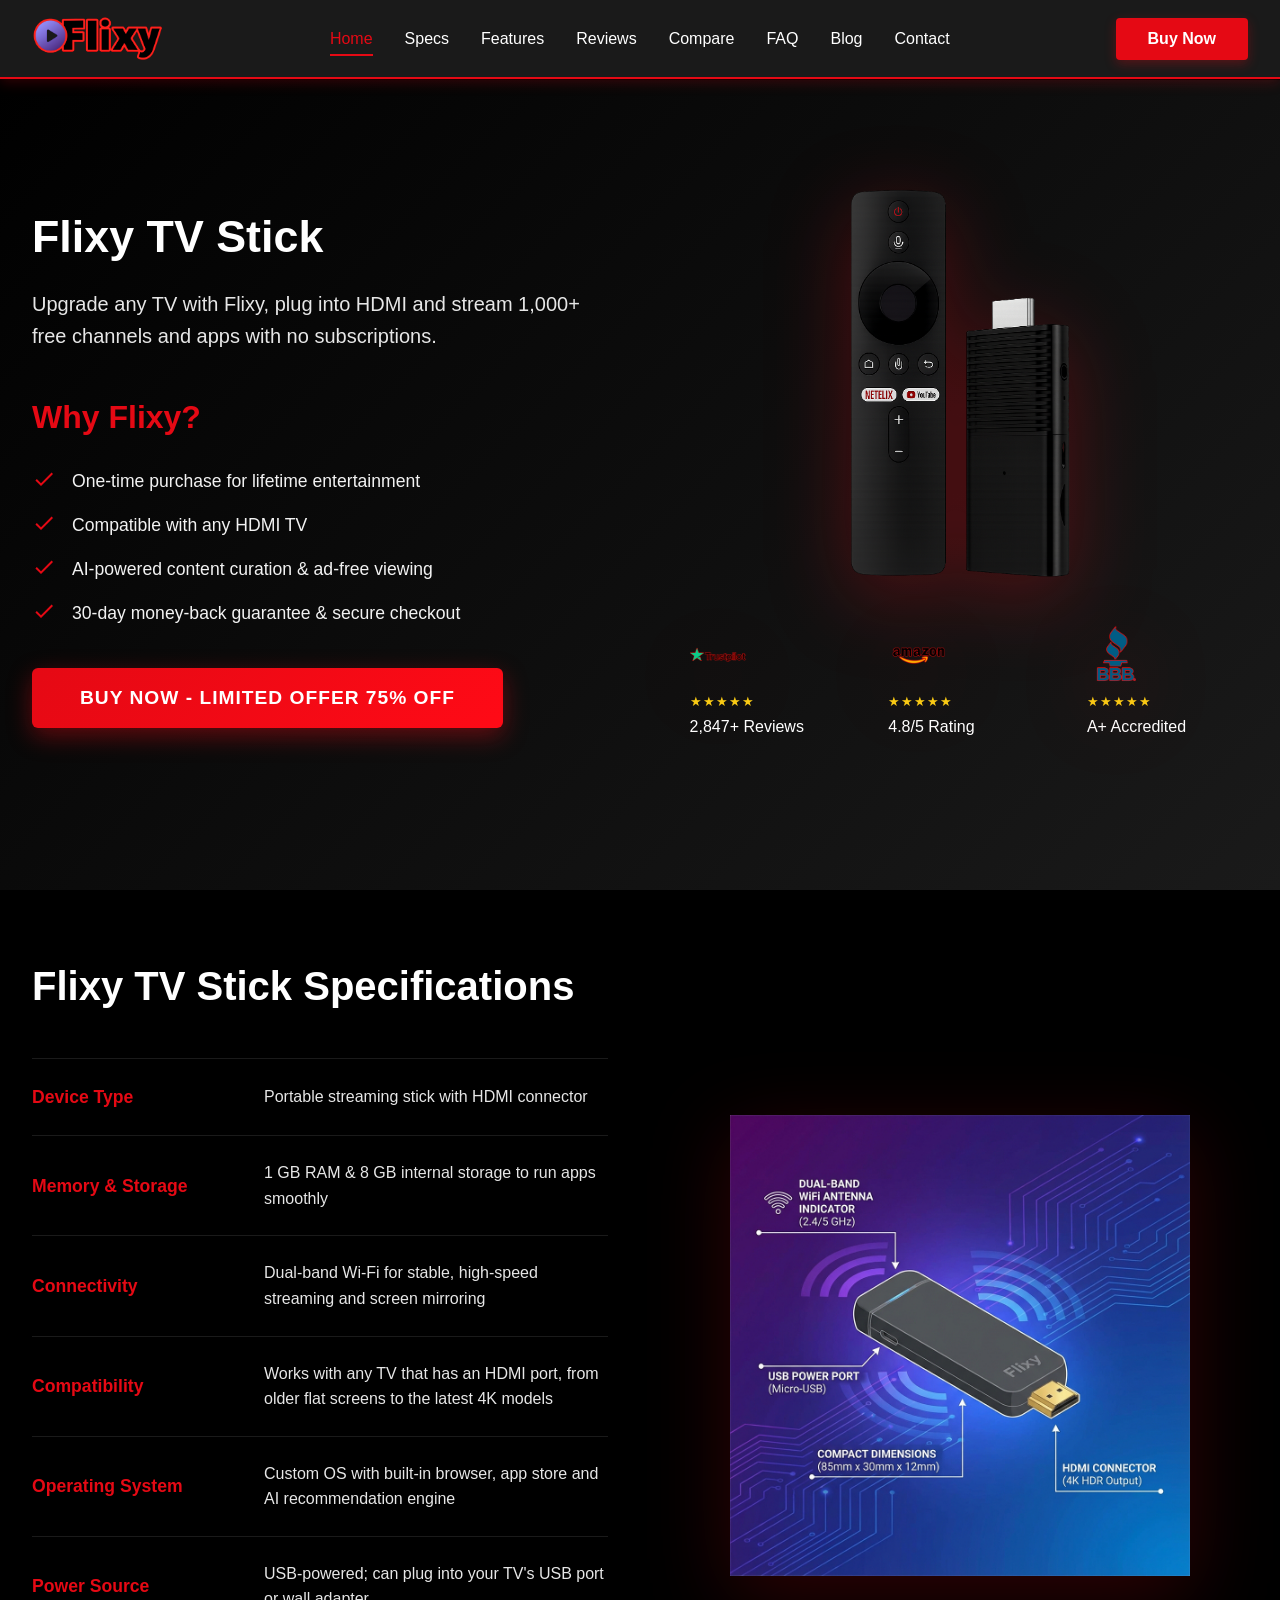
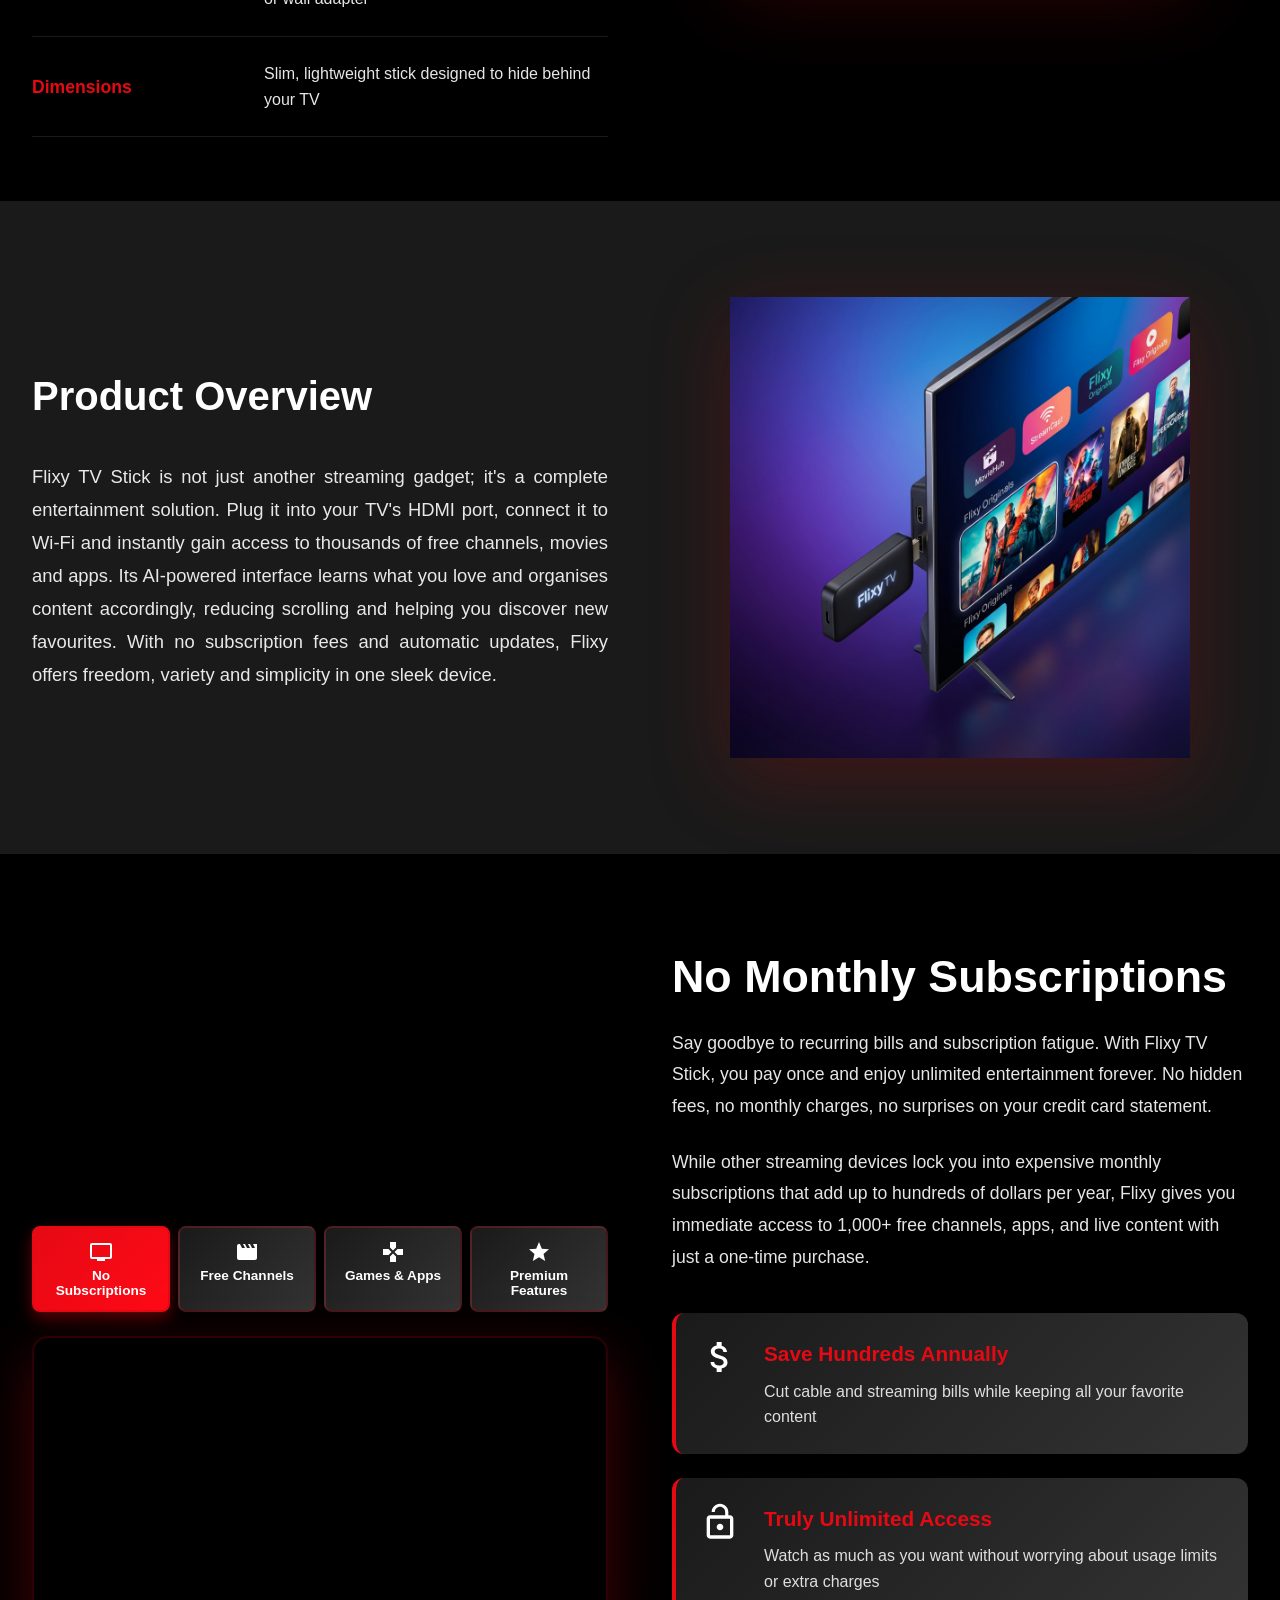
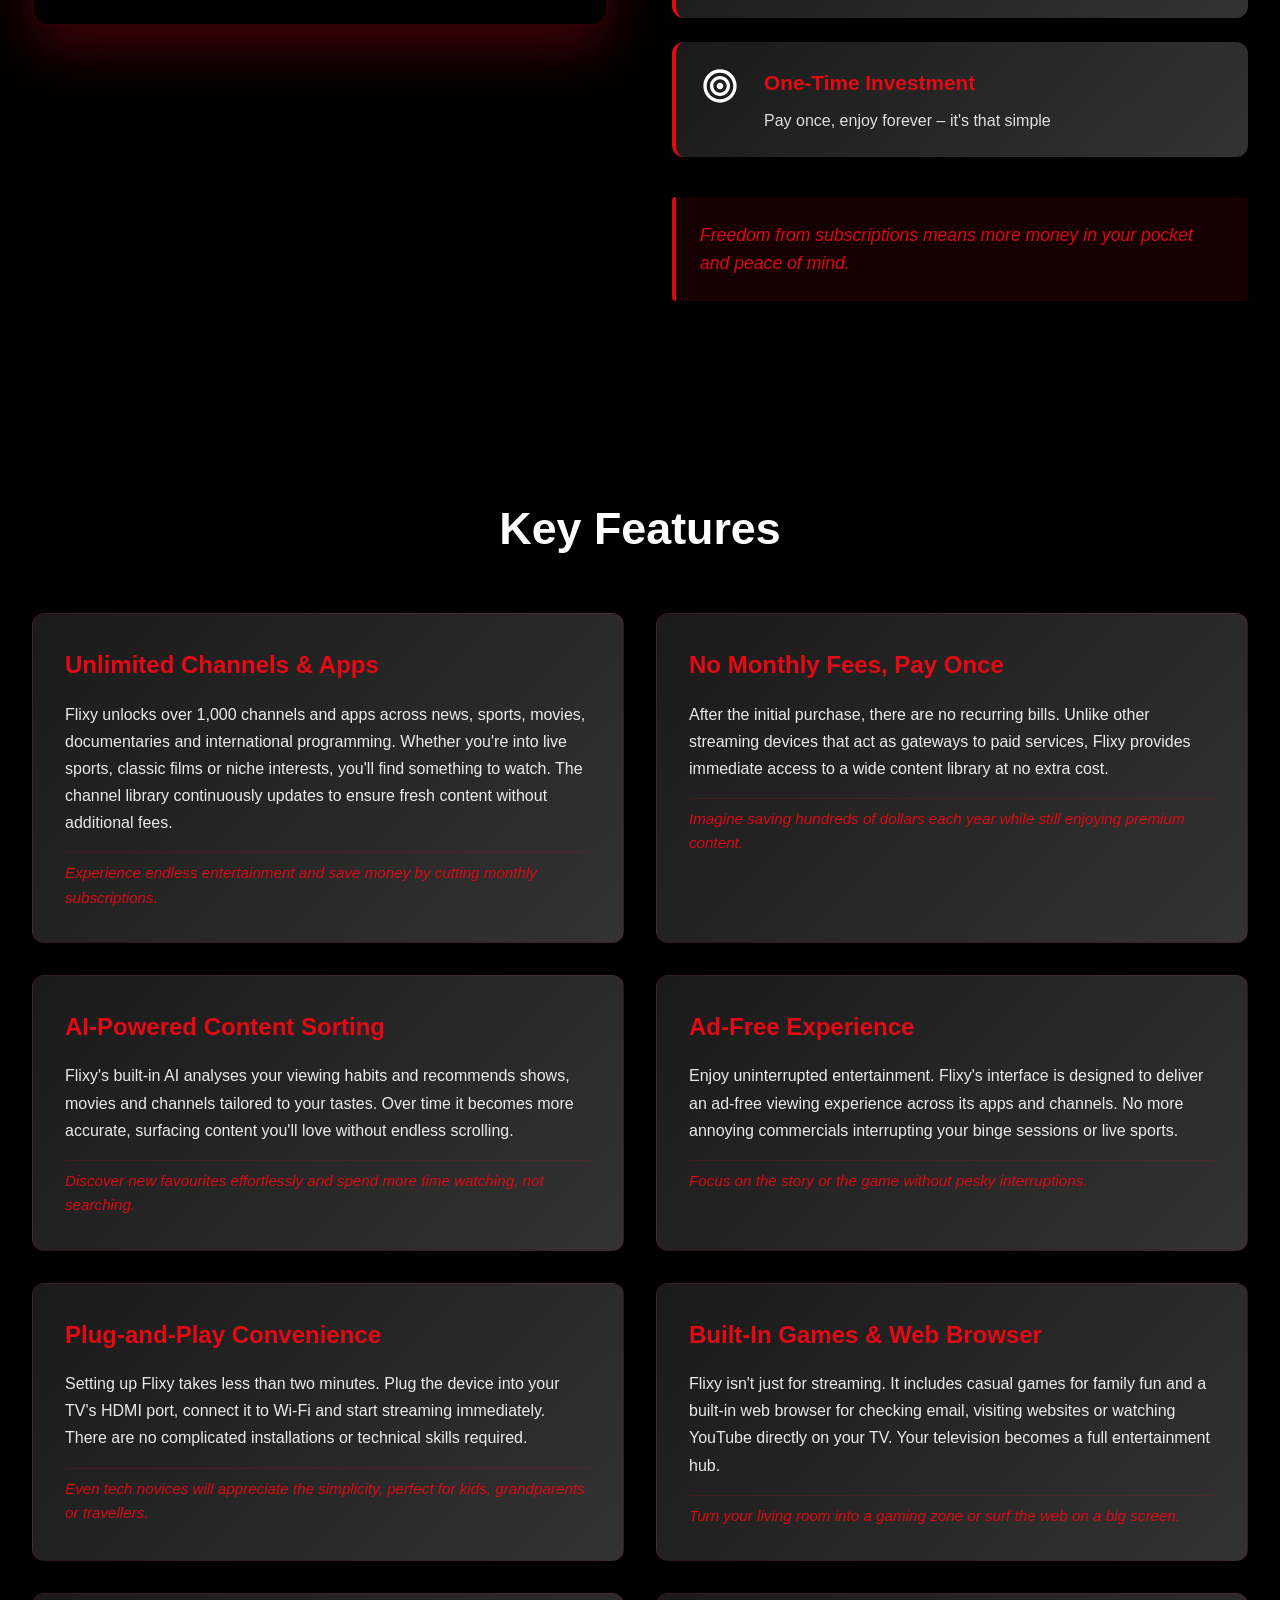
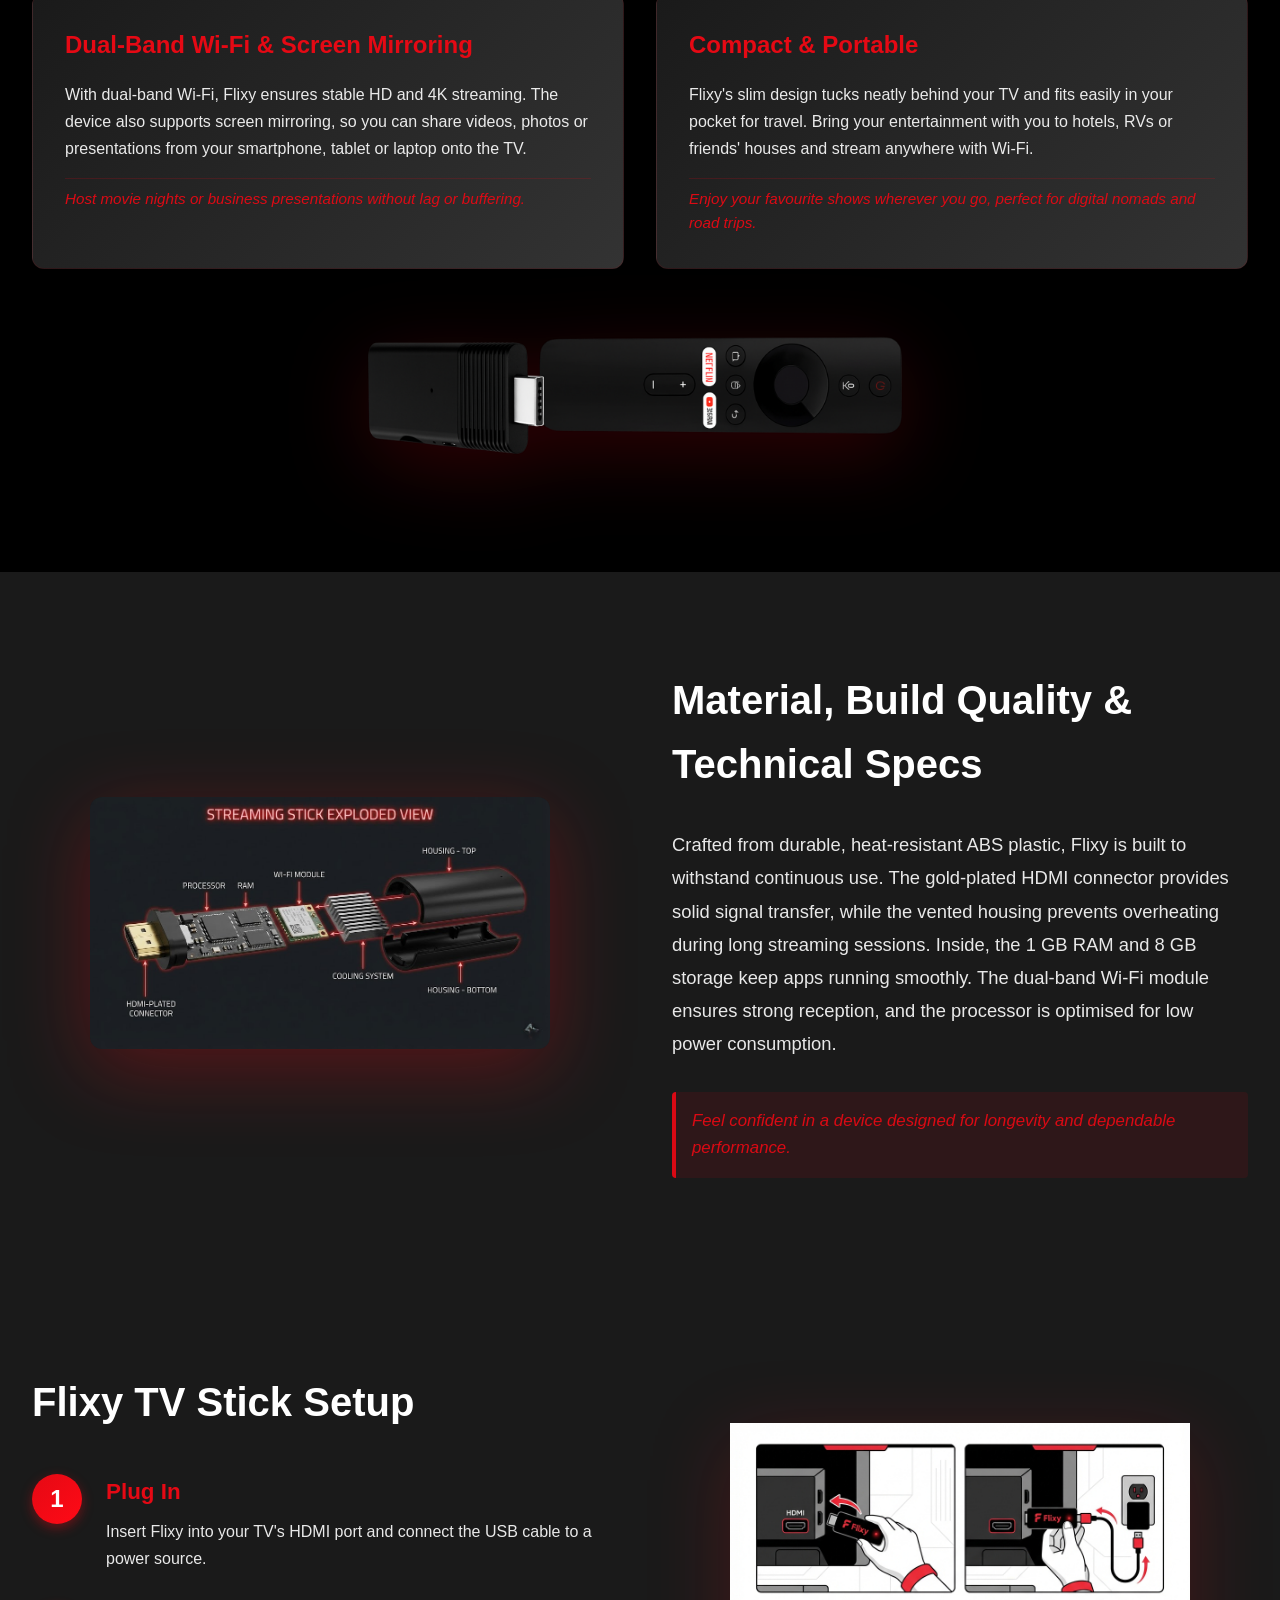
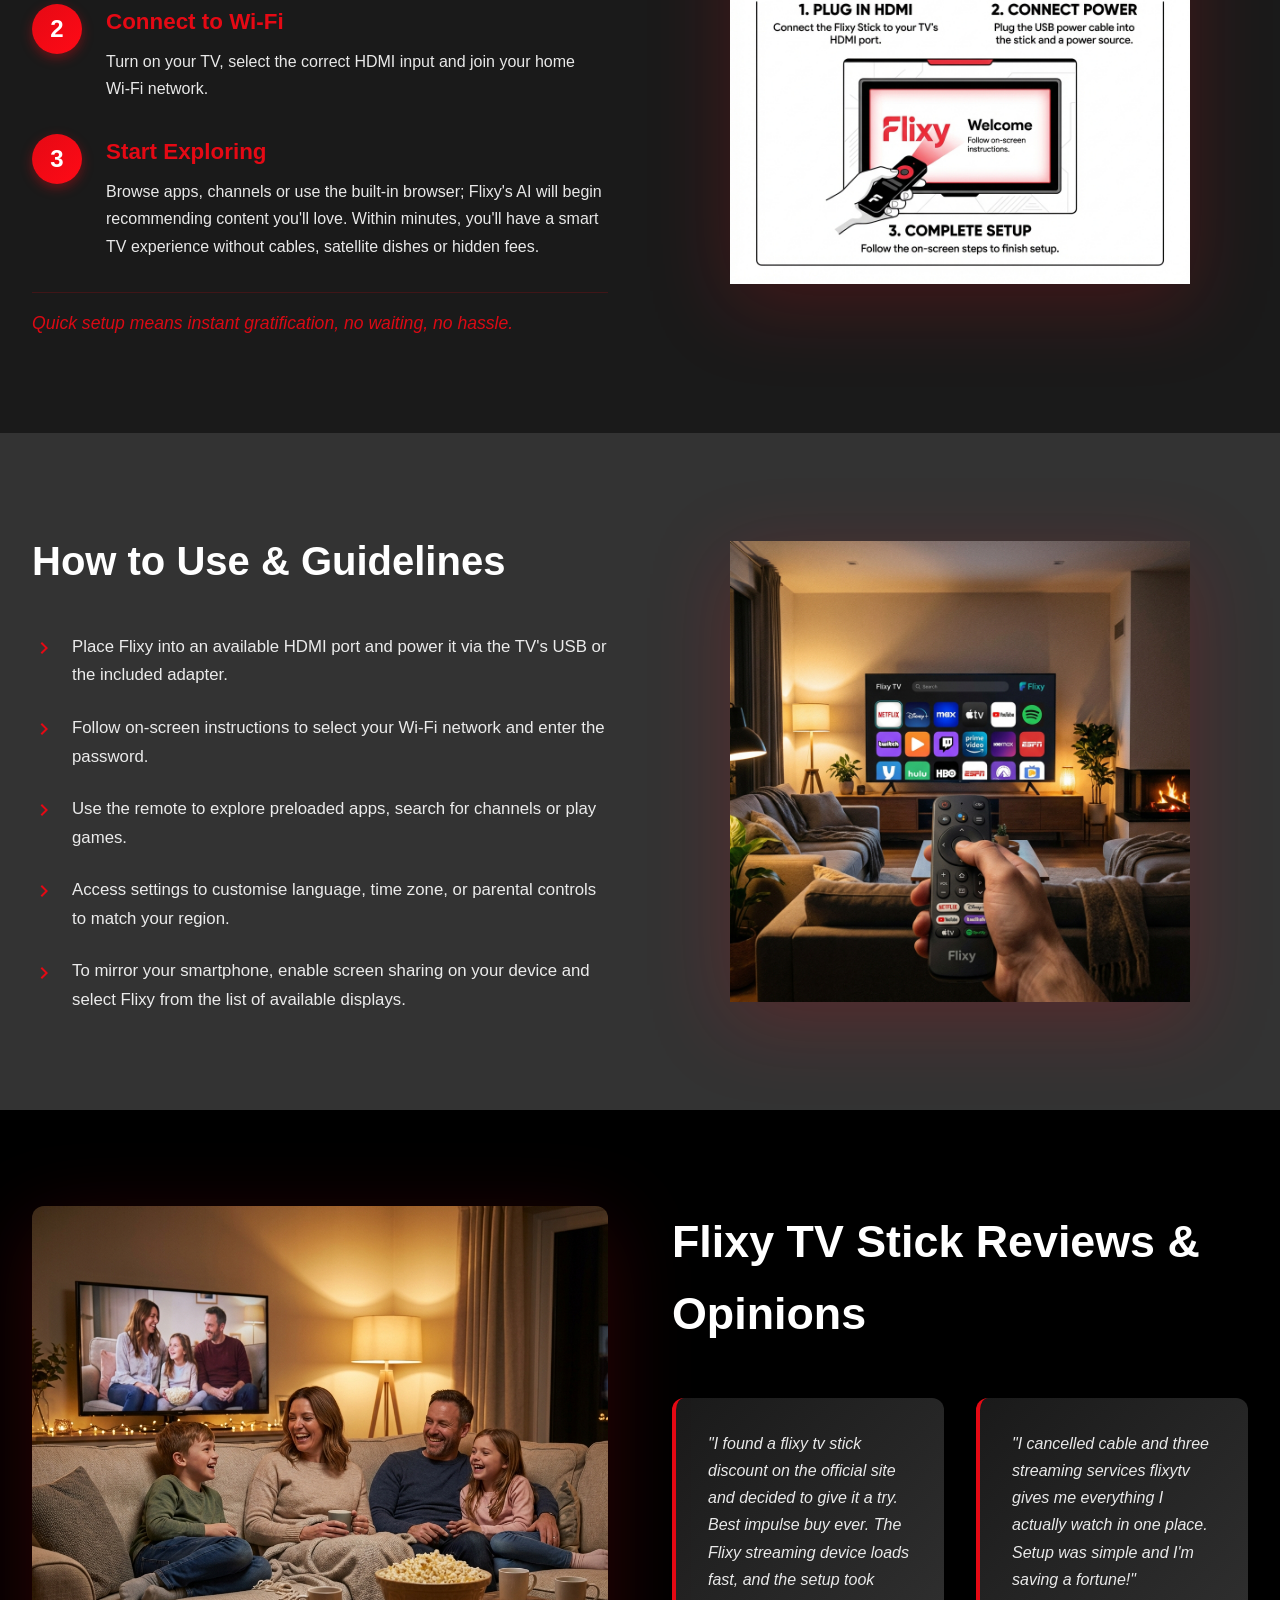
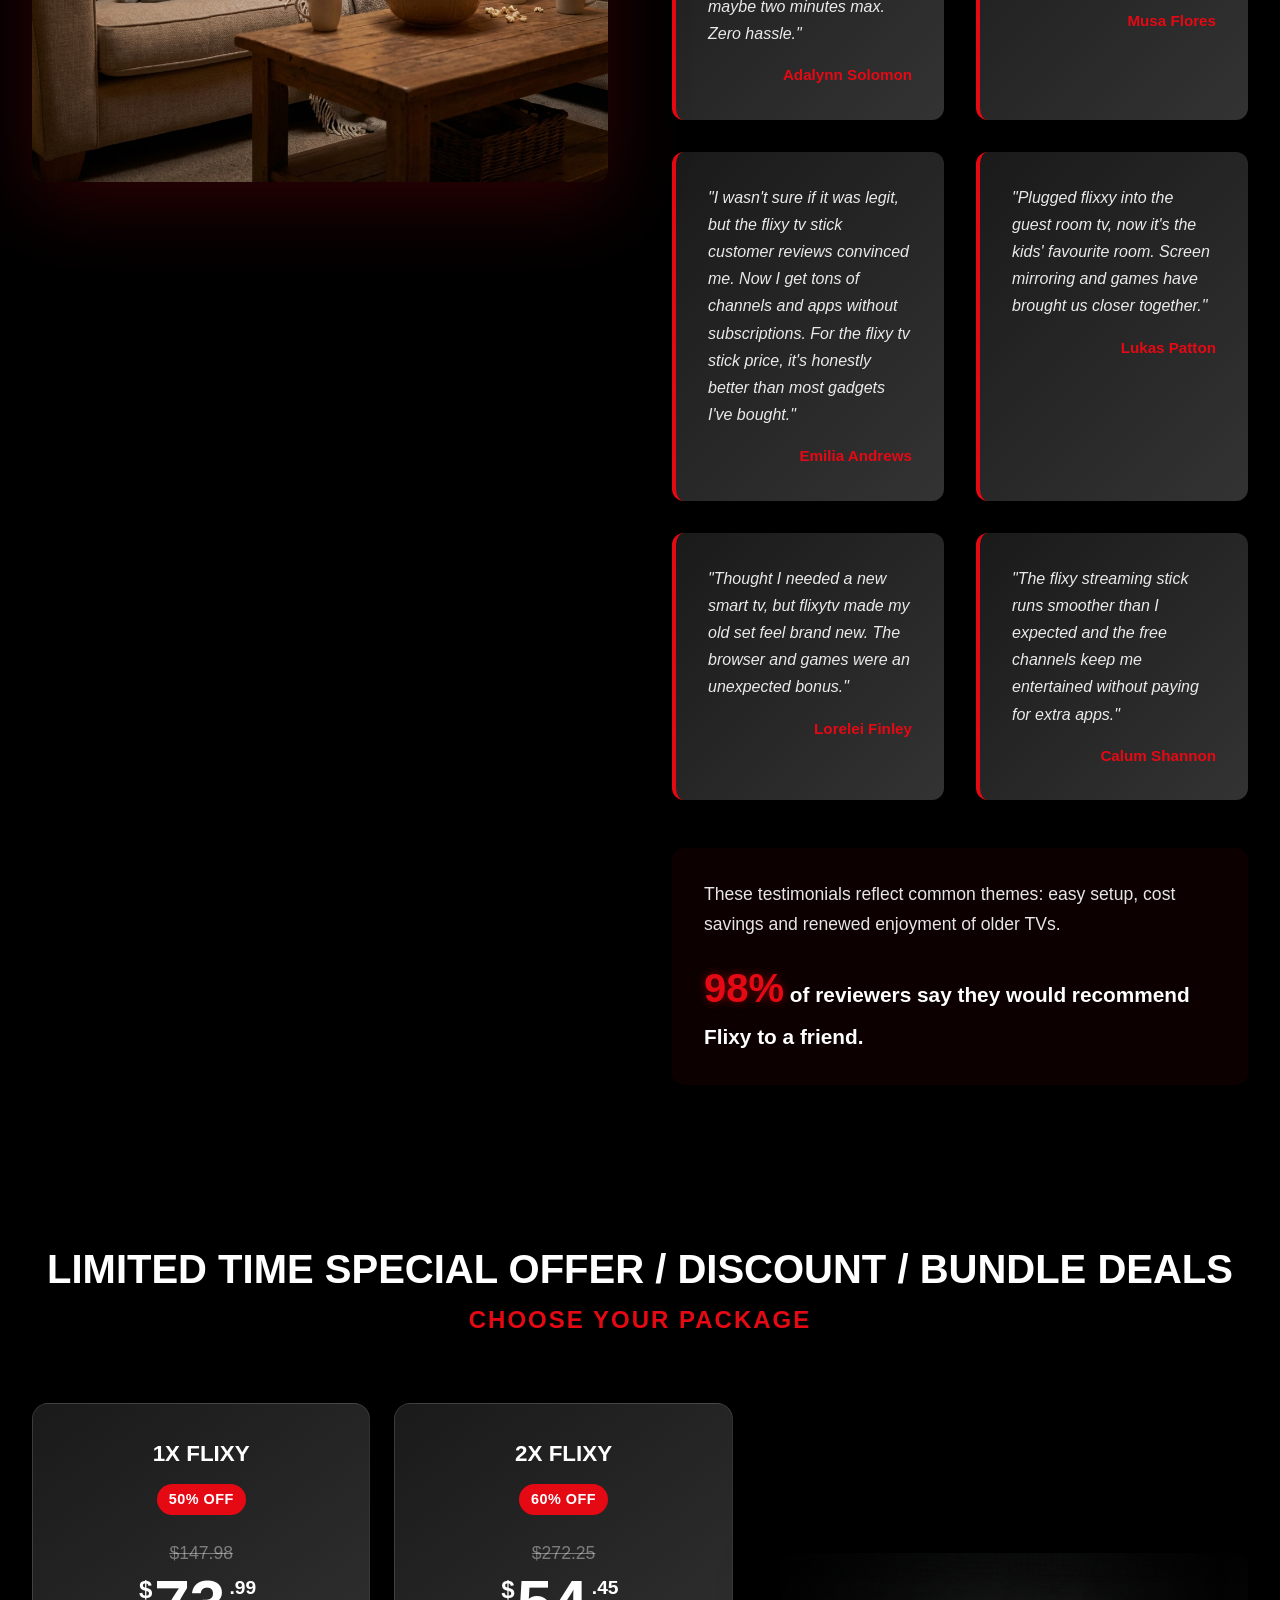
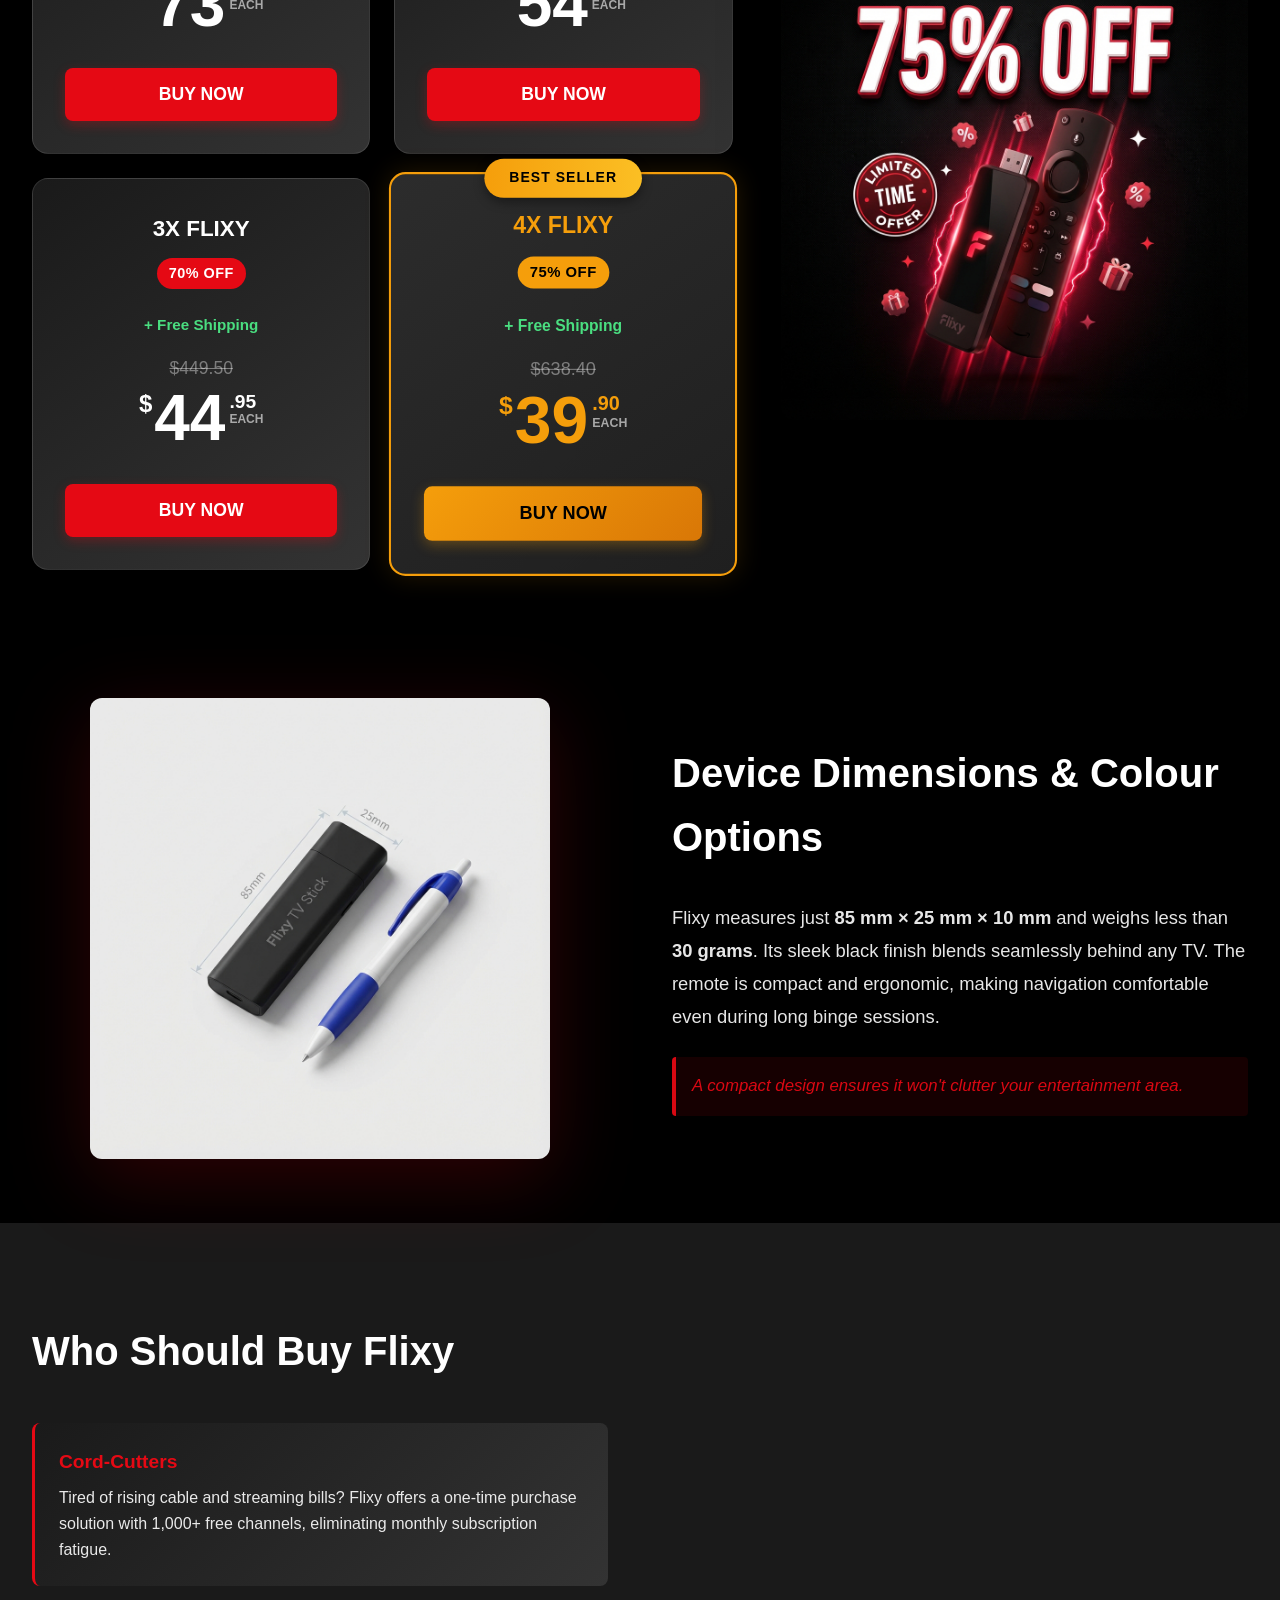
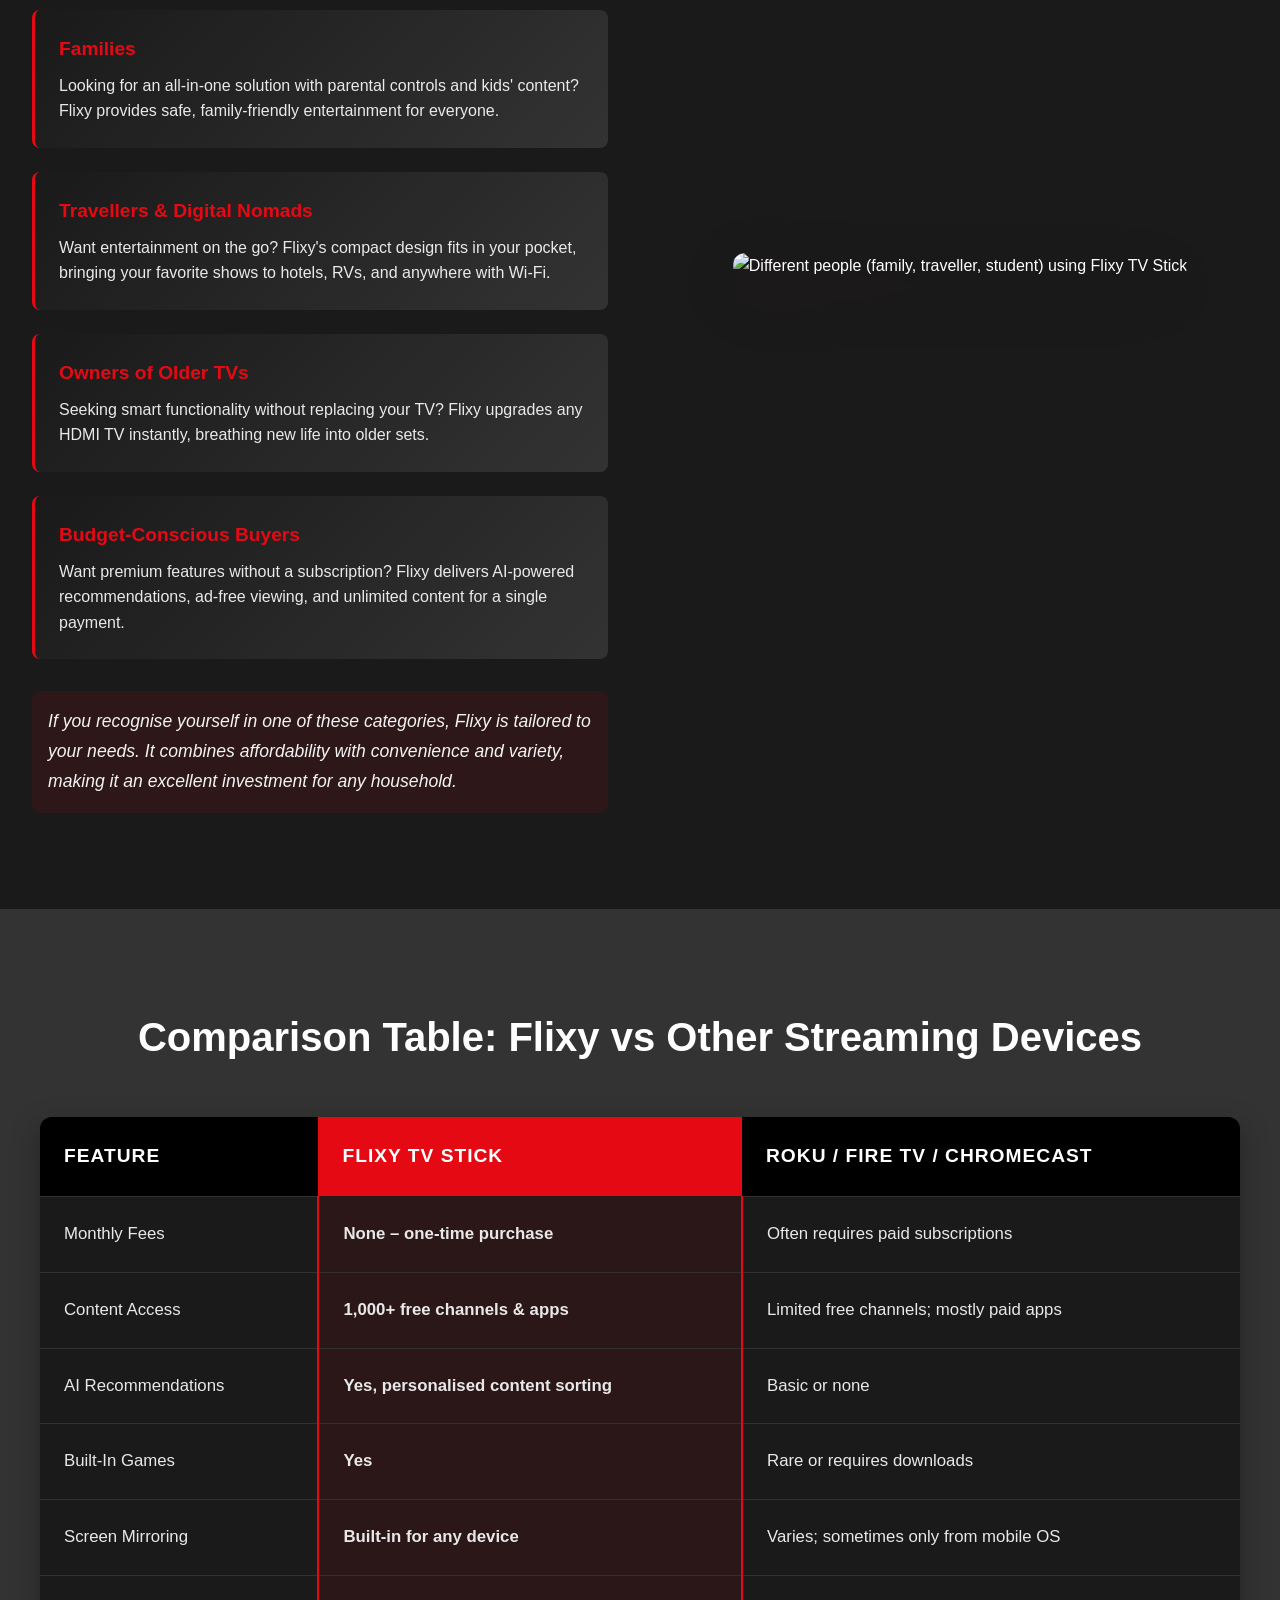
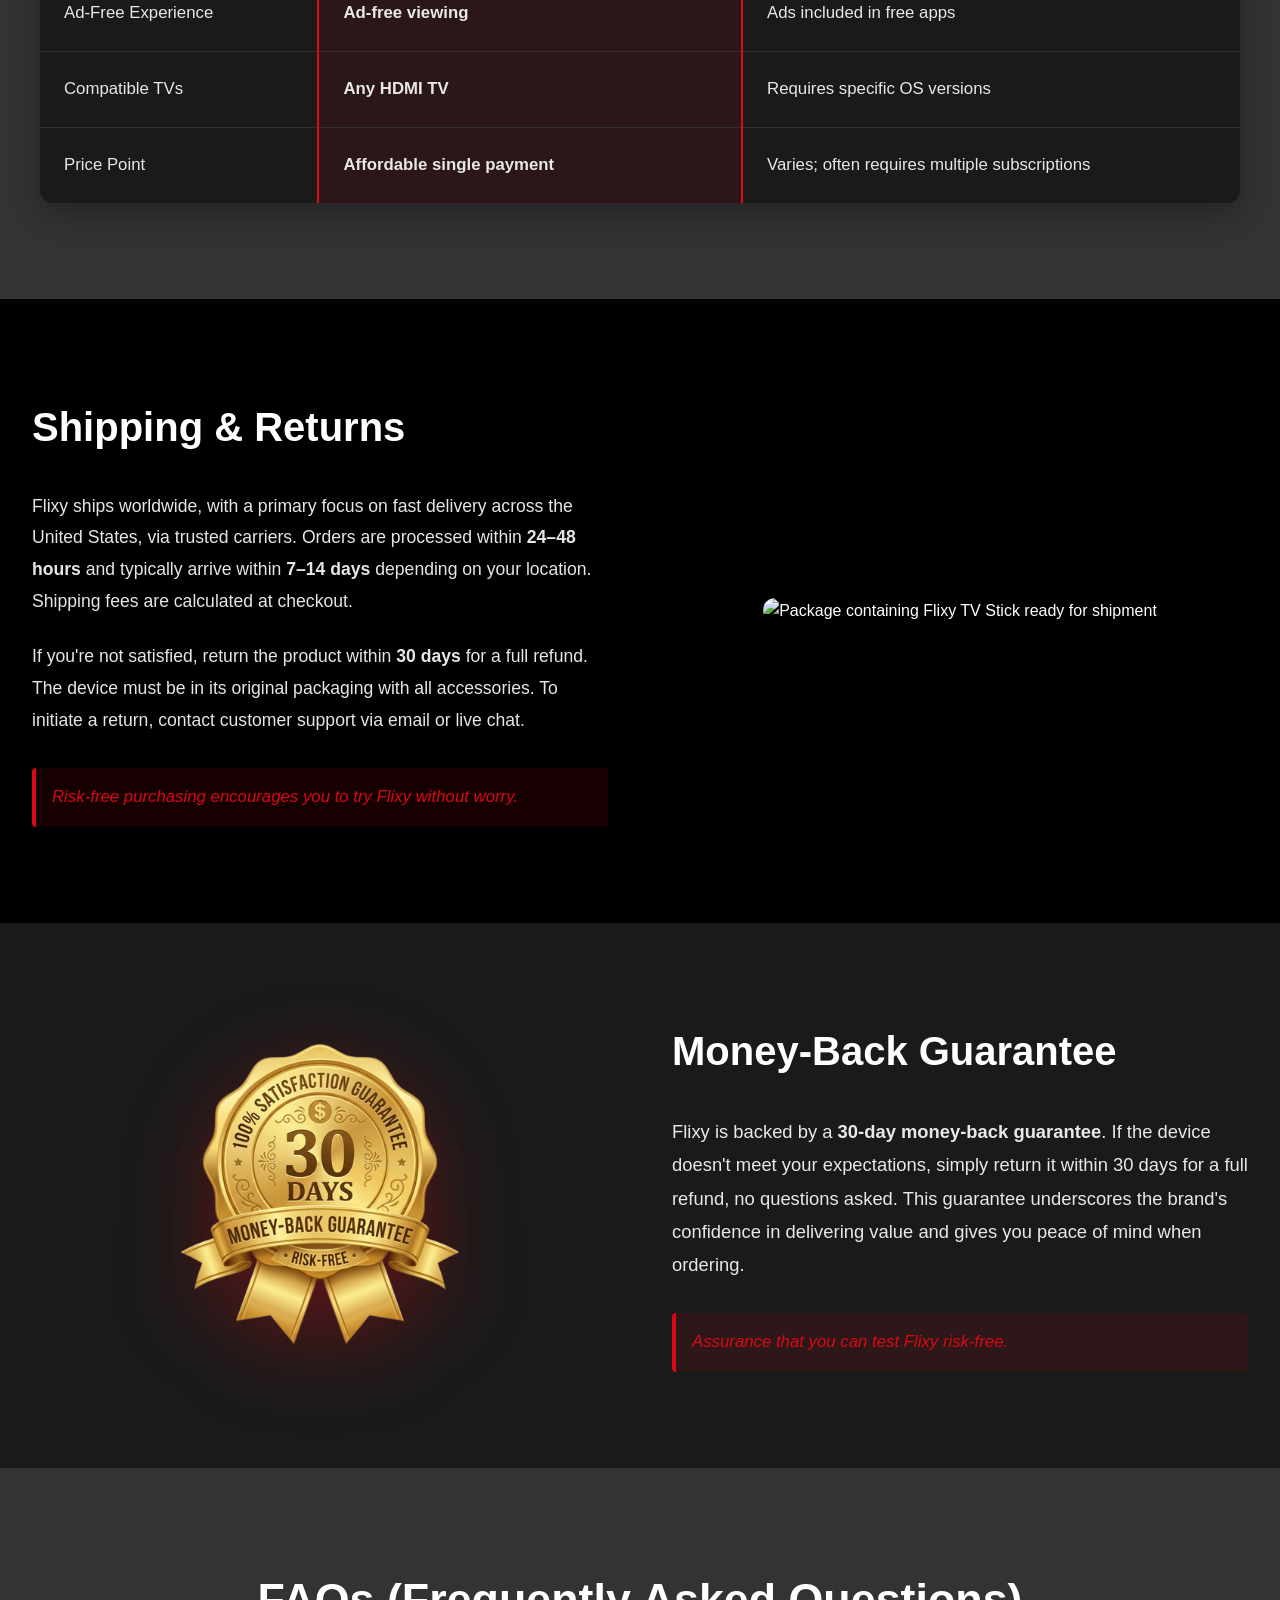
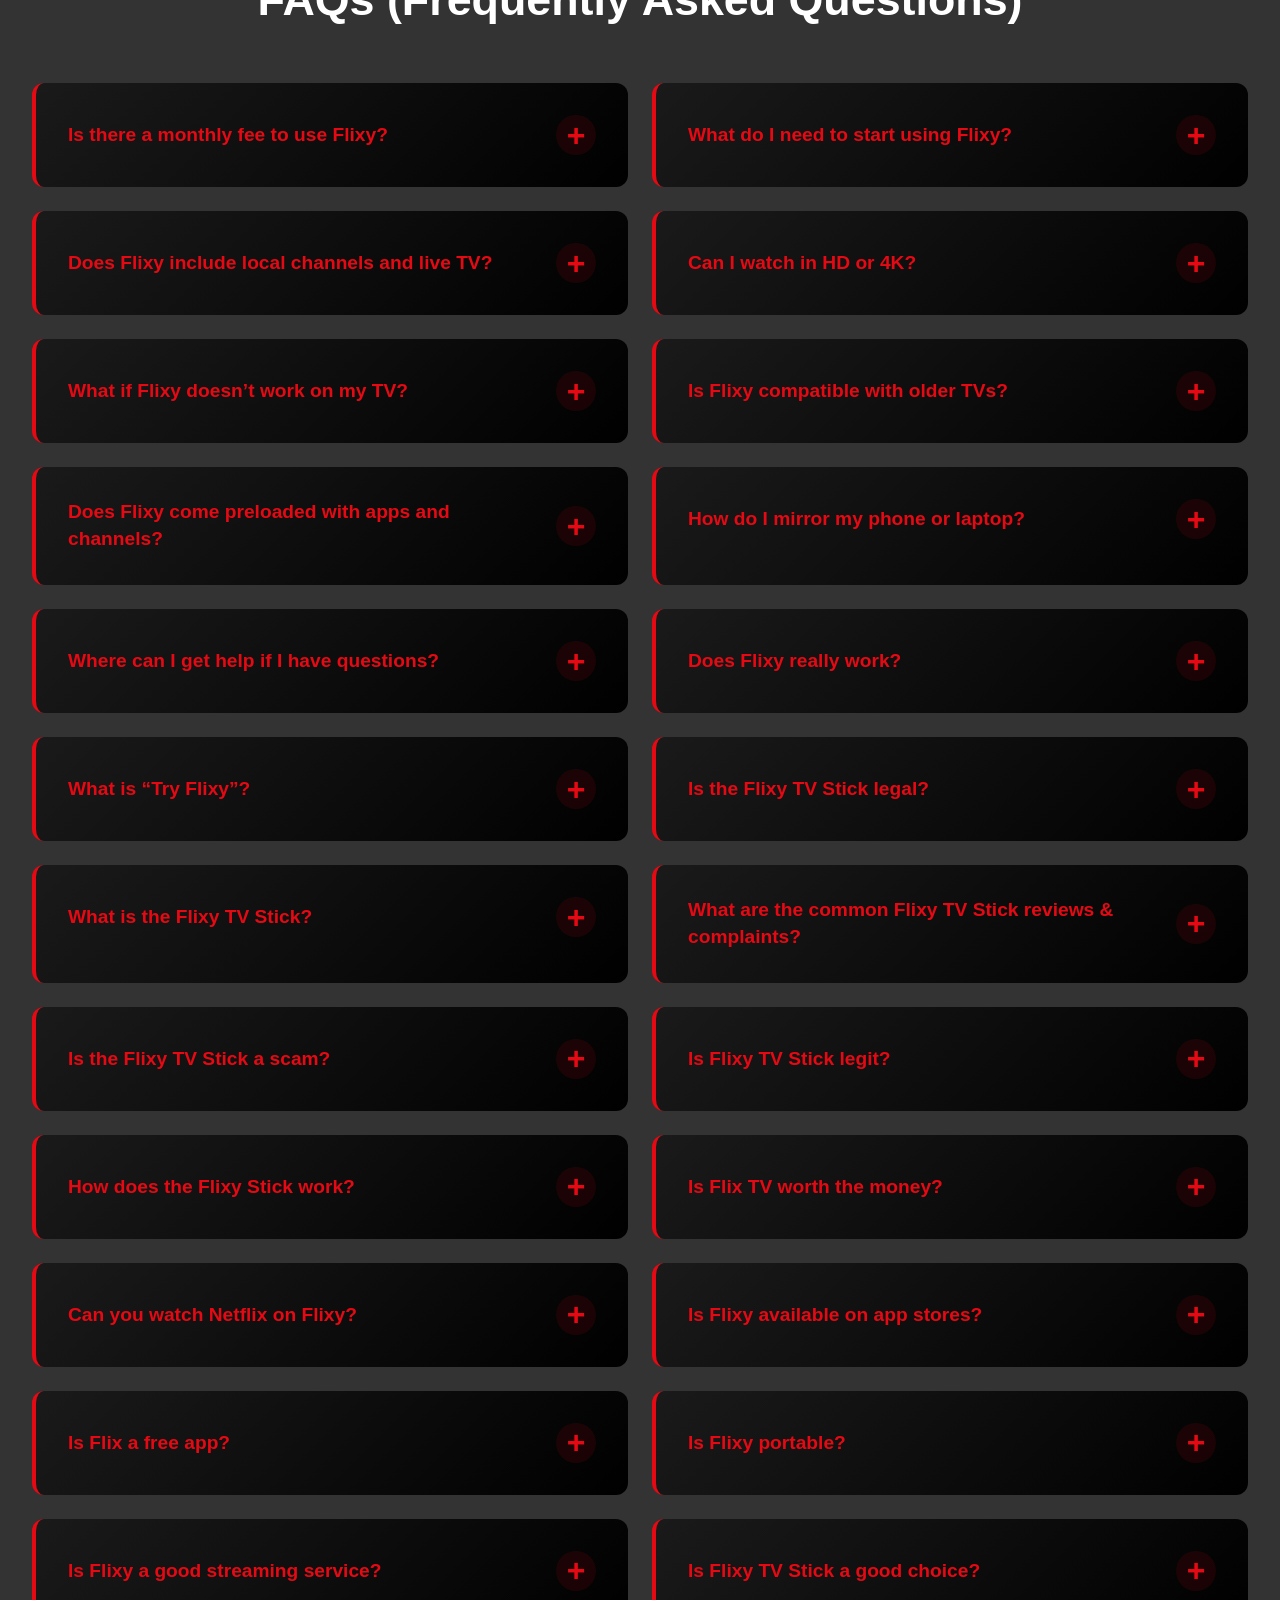
==== index.html @ caa096cf "final push" ====
<!DOCTYPE html>
<html lang="en">

<head>
  <!-- Google tag (gtag.js) -->
  <script async src="https://www.googletagmanager.com/gtag/js?id=G-V2G4K2RZJF"></script>
  <script>
    window.dataLayer = window.dataLayer || [];
    function gtag() { dataLayer.push(arguments); }
    gtag('js', new Date());

    gtag('config', 'G-V2G4K2RZJF');
  </script>
  <!-- ================== BASIC SEO META ================== -->
  <title>Flixy TV Stick | Official website | Get-75% off</title>

  <meta name="description"
    content="Flixy TV Stick turns any HDMI TV into a smart TV with 1,000+ free channels, apps, and AI recommendations. One-time purchase with 30-day guarantee.">

  <meta name="keywords"
    content="Flixy TV Stick, Flixy streaming stick, no subscription TV stick, free TV channels, HDMI streaming device, smart TV upgrade, streaming stick USA, Flixy reviews, Flixy discount, Flixy TV price">

  <meta name="robots" content="index,follow">
  <meta name="viewport" content="width=device-width, initial-scale=1">
  <meta charset="UTF-8">

  <!-- Canonical URL (edit to your live URL) -->
  <link rel="canonical" href="https://www.flixyofficial.com">

  <!-- ================ OPEN GRAPH (FACEBOOK & SOCIAL) ================ -->
  <meta property="og:type" content="product">
  <meta property="og:title" content="Flixy TV Stick | Official website | Get-75% off">
  <meta property="og:description"
    content="Upgrade any HDMI TV with Flixy. Stream 1,000+ free channels and apps, enjoy AI-powered recommendations and ad-free viewing with no subscriptions.">
  <meta property="og:url" content="https://www.flixyofficial.com">
  <meta property="og:image" content="https://www.flixyofficial.com/Images/Hero/productImage.png">
  <meta property="og:site_name" content="Flixy">
  <meta property="og:locale" content="en_US">

  <!-- Article meta (last updated) -->
  <meta property="article:modified_time" content="2025-12-01T00:00:00+05:45">

  <!-- ================== TWITTER CARD ================== -->
  <meta name="twitter:card" content="summary_large_image">
  <meta name="twitter:title" content="Flixy TV Stick – Make Any TV Smart With 1,000+ Free Channels">
  <meta name="twitter:description"
    content="One-time purchase, no monthly fees. Flixy TV Stick adds free channels, games, browser and screen mirroring to any HDMI TV.">
  <meta name="twitter:image" content="https://www.flixyofficial.com/Images/Hero/productImage.png">
  <meta name="twitter:site" content="@yourbrandhandle">

  <!-- ================== LOCAL / BUSINESS (USA) ================== -->
  <meta name="geo.region" content="US">
  <meta name="geo.placename" content="United States">
  <meta name="geo.position" content="39.8283;-98.5795">
  <meta name="ICBM" content="39.8283, -98.5795">





  <link rel="stylesheet" href="styles.css" />


  <script type="text/javascript">
    (function (c, l, a, r, i, t, y) {
      c[a] = c[a] || function () { (c[a].q = c[a].q || []).push(arguments) };
      t = l.createElement(r); t.async = 1; t.src = "https://www.clarity.ms/tag/" + i;
      y = l.getElementsByTagName(r)[0]; y.parentNode.insertBefore(t, y);
    })(window, document, "clarity", "script", "ufszehkqpw");
  </script>
</head>

<body>
  <!-- Sticky Navbar -->
  <nav class="navbar">
    <div class="nav-container">
      <div class="nav-logo">
        <img src="Images/Hero/logo.png" alt="Flixy TV Stick Logo" class="logo-img" />
      </div>
      <button class="nav-toggle" aria-label="Toggle navigation">
        <span></span>
        <span></span>
        <span></span>
      </button>
      <div class="nav-links">
        <a href="#home">Home</a>
        <a href="#specs">Specs</a>
        <a href="#key-features">Features</a>
        <a href="#reviews">Reviews</a>
        <a href="#comparison">Compare</a>
        <a href="#faq">FAQ</a>
        <a href="blog.html">Blog</a>
        <a href="#contact">Contact</a>
      </div>
      <div class="nav-cta">
        <button class="buy-btn">Buy Now</button>
      </div>
    </div>
  </nav>

  <!-- Main Content -->
  <main class="main-content">
    <section id="home" class="hero-section">
      <div class="hero-container">
        <div class="hero-content">
          <h1 class="hero-title">
            Flixy TV Stick
          </h1>
          <p class="hero-subtitle">
            Upgrade any TV with Flixy, plug into HDMI and stream 1,000+ free
            channels and apps with no subscriptions.
          </p>

          <div class="hero-features">
            <h2 class="features-heading">Why Flixy?</h2>
            <ul class="features-list">
              <li>
                <span class="feature-icon">
                  <svg xmlns="http://www.w3.org/2000/svg" viewBox="0 0 24 24" fill="currentColor">
                    <path d="M9 16.17L4.83 12l-1.42 1.41L9 19 21 7l-1.41-1.41z" />
                  </svg>
                </span>
                <span class="feature-text">One-time purchase for lifetime entertainment</span>
              </li>
              <li>
                <span class="feature-icon">
                  <svg xmlns="http://www.w3.org/2000/svg" viewBox="0 0 24 24" fill="currentColor">
                    <path d="M9 16.17L4.83 12l-1.42 1.41L9 19 21 7l-1.41-1.41z" />
                  </svg>
                </span>
                <span class="feature-text">Compatible with any HDMI TV</span>
              </li>
              <li>
                <span class="feature-icon">
                  <svg xmlns="http://www.w3.org/2000/svg" viewBox="0 0 24 24" fill="currentColor">
                    <path d="M9 16.17L4.83 12l-1.42 1.41L9 19 21 7l-1.41-1.41z" />
                  </svg>
                </span>
                <span class="feature-text">AI-powered content curation & ad-free viewing</span>
              </li>
              <li>
                <span class="feature-icon">
                  <svg xmlns="http://www.w3.org/2000/svg" viewBox="0 0 24 24" fill="currentColor">
                    <path d="M9 16.17L4.83 12l-1.42 1.41L9 19 21 7l-1.41-1.41z" />
                  </svg>
                </span>
                <span class="feature-text">30-day money-back guarantee & secure checkout</span>
              </li>
            </ul>
          </div>

          <div class="hero-cta">
            <!-- <p class="discount-text">
                Get Up To <span class="discount-highlight">75% OFF</span> Flixy
                TV Stick today and transform the way you watch.
              </p> -->
            <button class="hero-buy-btn">Buy Now - Limited Offer 75% OFF</button>
          </div>
        </div>

        <div class="hero-image">
          <img src="Images/Hero/productImage.png" alt="Flixy TV Stick - Smart Streaming Device with Remote Control"
            loading="eager" />
          <div class="hero-trust-strip">
            <div class="trust-badge">
              <img src="Images/trusted/trustpilot.png" alt="Trustpilot" loading="lazy" />
              <div class="trust-text">
                <span class="trust-stars">★★★★★</span>
                <span class="trust-count">2,847+ Reviews</span>
              </div>
            </div>
            <div class="trust-badge">
              <img src="Images/trusted/amazon.png" alt="Amazon" loading="lazy" />
              <div class="trust-text">
                <span class="trust-stars">★★★★★</span>
                <span class="trust-count">4.8/5 Rating</span>
              </div>
            </div>
            <div class="trust-badge">
              <img src="Images/trusted/bbb.png" alt="BBB Accredited" loading="lazy" />
              <div class="trust-text">
                <span class="trust-stars">★★★★★</span>
                <span class="trust-count">A+ Accredited</span>
              </div>
            </div>
          </div>
        </div>
      </div>
    </section>

    <section id="specs" class="specs-section">
      <div class="specs-container">
        <div class="specs-content">
          <h2 class="specs-title">Flixy TV Stick Specifications</h2>

          <div class="specs-table">
            <div class="spec-row">
              <div class="spec-feature">Device Type</div>
              <div class="spec-description">
                Portable streaming stick with HDMI connector
              </div>
            </div>

            <div class="spec-row">
              <div class="spec-feature">Memory & Storage</div>
              <div class="spec-description">
                1 GB RAM & 8 GB internal storage to run apps smoothly
              </div>
            </div>

            <div class="spec-row">
              <div class="spec-feature">Connectivity</div>
              <div class="spec-description">
                Dual-band Wi‑Fi for stable, high‑speed streaming and screen
                mirroring
              </div>
            </div>

            <div class="spec-row">
              <div class="spec-feature">Compatibility</div>
              <div class="spec-description">
                Works with any TV that has an HDMI port, from older flat
                screens to the latest 4K models
              </div>
            </div>

            <div class="spec-row">
              <div class="spec-feature">Operating System</div>
              <div class="spec-description">
                Custom OS with built‑in browser, app store and AI
                recommendation engine
              </div>
            </div>

            <div class="spec-row">
              <div class="spec-feature">Power Source</div>
              <div class="spec-description">
                USB-powered; can plug into your TV's USB port or wall adapter
              </div>
            </div>

            <div class="spec-row">
              <div class="spec-feature">Dimensions</div>
              <div class="spec-description">
                Slim, lightweight stick designed to hide behind your TV
              </div>
            </div>
          </div>
        </div>

        <div class="specs-image">
          <img src="Images/Specs/specsImage.png" alt="Flixy TV Stick product dimensions and ports" loading="lazy" />
        </div>
      </div>
    </section>

    <section id="features" class="features-section">
      <div class="features-container">
        <div class="features-content">
          <h2 class="features-title">Product Overview</h2>
          <p class="features-description">
            Flixy TV Stick is not just another streaming gadget; it's a
            complete entertainment solution. Plug it into your TV's HDMI port,
            connect it to Wi‑Fi and instantly gain access to thousands of free
            channels, movies and apps. Its AI‑powered interface learns what
            you love and organises content accordingly, reducing scrolling and
            helping you discover new favourites. With no subscription fees and
            automatic updates, Flixy offers freedom, variety and simplicity in
            one sleek device.
          </p>
        </div>

        <div class="features-image">
          <img src="Images/Features/featuresImage.png" alt="Illustration of Flixy TV Stick plugged into a television"
            loading="lazy" />
        </div>
      </div>
    </section>

    <section id="no-subscription" class="no-subscription-section">
      <div class="no-subscription-container">
        <div class="no-subscription-video">
          <div class="video-tabs">
            <button class="video-tab active" data-video="0">
              <span class="tab-icon">
                <svg xmlns="http://www.w3.org/2000/svg" viewBox="0 0 24 24" fill="currentColor">
                  <path
                    d="M21 3H3c-1.1 0-2 .9-2 2v12c0 1.1.9 2 2 2h5v2h8v-2h5c1.1 0 1.99-.9 1.99-2L23 5c0-1.1-.9-2-2-2zm0 14H3V5h18v12z" />
                </svg>
              </span>
              <span class="tab-label">No Subscriptions</span>
            </button>
            <button class="video-tab" data-video="1">
              <span class="tab-icon">
                <svg xmlns="http://www.w3.org/2000/svg" viewBox="0 0 24 24" fill="currentColor">
                  <path
                    d="M18 4l2 4h-3l-2-4h-2l2 4h-3l-2-4H8l2 4H7L5 4H4c-1.1 0-1.99.9-1.99 2L2 18c0 1.1.9 2 2 2h16c1.1 0 2-.9 2-2V4h-4z" />
                </svg>
              </span>
              <span class="tab-label">Free Channels</span>
            </button>
            <button class="video-tab" data-video="2">
              <span class="tab-icon">
                <svg xmlns="http://www.w3.org/2000/svg" viewBox="0 0 24 24" fill="currentColor">
                  <path
                    d="M15 7.5V2H9v5.5l3 3 3-3zM7.5 9H2v6h5.5l3-3-3-3zM9 16.5V22h6v-5.5l-3-3-3 3zM16.5 9l-3 3 3 3H22V9h-5.5z" />
                </svg>
              </span>
              <span class="tab-label">Games & Apps</span>
            </button>
            <button class="video-tab" data-video="3">
              <span class="tab-icon">
                <svg xmlns="http://www.w3.org/2000/svg" viewBox="0 0 24 24" fill="currentColor">
                  <path d="M12 17.27L18.18 21l-1.64-7.03L22 9.24l-7.19-.61L12 2 9.19 8.63 2 9.24l5.46 4.73L5.82 21z" />
                </svg>
              </span>
              <span class="tab-label">Premium Features</span>
            </button>
          </div>

          <div class="video-player">
            <video class="feature-video active" data-index="0" muted playsinline>
              <source src="Images/video/no-subscriptions.mp4" type="video/mp4">
            </video>
            <video class="feature-video" data-index="1" muted playsinline>
              <source src="Images/video/free-channels.mp4" type="video/mp4">
            </video>
            <video class="feature-video" data-index="2" muted playsinline>
              <source src="Images/video/games-and-apps.mp4" type="video/mp4">
            </video>
            <video class="feature-video" data-index="3" muted playsinline>
              <source src="Images/video/premium-features.mp4" type="video/mp4">
            </video>
          </div>
        </div>

        <div class="no-subscription-content">
          <!-- Content for Tab 1: No Subscriptions -->
          <div class="content-block active" data-content="0">
            <h2 class="no-subscription-title">No Monthly Subscriptions</h2>
            <p class="no-subscription-description">
              Say goodbye to recurring bills and subscription fatigue. With Flixy TV Stick, you pay once and enjoy
              unlimited entertainment forever. No hidden fees, no monthly charges, no surprises on your credit card
              statement.
            </p>
            <p class="no-subscription-description">
              While other streaming devices lock you into expensive monthly subscriptions that add up to hundreds of
              dollars per year, Flixy gives you immediate access to 1,000+ free channels, apps, and live content with
              just a one-time purchase.
            </p>
            <div class="no-subscription-benefits">
              <div class="benefit-item">
                <span class="benefit-icon">
                  <svg xmlns="http://www.w3.org/2000/svg" viewBox="0 0 24 24" fill="currentColor">
                    <path
                      d="M11.8 10.9c-2.27-.59-3-1.2-3-2.15 0-1.09 1.01-1.85 2.7-1.85 1.78 0 2.44.85 2.5 2.1h2.21c-.07-1.72-1.12-3.3-3.21-3.81V3h-3v2.16c-1.94.42-3.5 1.68-3.5 3.61 0 2.31 1.91 3.46 4.7 4.13 2.5.6 3 1.48 3 2.41 0 .69-.49 1.79-2.7 1.79-2.06 0-2.87-.92-2.98-2.1h-2.2c.12 2.19 1.76 3.42 3.68 3.83V21h3v-2.15c1.95-.37 3.5-1.5 3.5-3.55 0-2.84-2.43-3.81-4.7-4.4z" />
                  </svg>
                </span>
                <div class="benefit-text">
                  <h3 class="benefit-title">Save Hundreds Annually</h3>
                  <p class="benefit-description">Cut cable and streaming bills while keeping all your favorite content
                  </p>
                </div>
              </div>
              <div class="benefit-item">
                <span class="benefit-icon">
                  <svg xmlns="http://www.w3.org/2000/svg" viewBox="0 0 24 24" fill="currentColor">
                    <path
                      d="M18 8h-1V6c0-2.76-2.24-5-5-5S7 3.24 7 6h1.9c0-1.71 1.39-3.1 3.1-3.1 1.71 0 3.1 1.39 3.1 3.1v2H6c-1.1 0-2 .9-2 2v10c0 1.1.9 2 2 2h12c1.1 0 2-.9 2-2V10c0-1.1-.9-2-2-2zm0 12H6V10h12v10zm-6-3c1.1 0 2-.9 2-2s-.9-2-2-2-2 .9-2 2 .9 2 2 2z" />
                  </svg>
                </span>
                <div class="benefit-text">
                  <h3 class="benefit-title">Truly Unlimited Access</h3>
                  <p class="benefit-description">Watch as much as you want without worrying about usage limits or extra
                    charges</p>
                </div>
              </div>
              <div class="benefit-item">
                <span class="benefit-icon">
                  <svg xmlns="http://www.w3.org/2000/svg" viewBox="0 0 24 24" fill="currentColor">
                    <path
                      d="M12 2C6.48 2 2 6.48 2 12s4.48 10 10 10 10-4.48 10-10S17.52 2 12 2zm0 18c-4.42 0-8-3.58-8-8s3.58-8 8-8 8 3.58 8 8-3.58 8-8 8zm0-14c-3.31 0-6 2.69-6 6s2.69 6 6 6 6-2.69 6-6-2.69-6-6-6zm0 10c-2.21 0-4-1.79-4-4s1.79-4 4-4 4 1.79 4 4-1.79 4-4 4zm0-6c-1.1 0-2 .9-2 2s.9 2 2 2 2-.9 2-2-.9-2-2-2z" />
                  </svg>
                </span>
                <div class="benefit-text">
                  <h3 class="benefit-title">One-Time Investment</h3>
                  <p class="benefit-description">Pay once, enjoy forever – it's that simple</p>
                </div>
              </div>
            </div>
            <p class="no-subscription-trigger">
              Freedom from subscriptions means more money in your pocket and peace of mind.
            </p>
          </div>

          <!-- Content for Tab 2: Free Channels -->
          <div class="content-block" data-content="1">
            <h2 class="no-subscription-title">1,000+ Free Channels</h2>
            <p class="no-subscription-description">
              Access an incredible library of over 1,000 free channels spanning every genre imaginable. From live news
              and sports to movies, documentaries, and international programming – all without paying a single
              subscription fee.
            </p>
            <p class="no-subscription-description">
              Flixy continuously updates its channel lineup, ensuring you always have fresh content to explore. Enjoy
              live TV, on-demand shows, and exclusive streaming content that rivals premium cable packages.
            </p>
            <div class="no-subscription-benefits">
              <div class="benefit-item">
                <span class="benefit-icon">
                  <svg xmlns="http://www.w3.org/2000/svg" viewBox="0 0 24 24" fill="currentColor">
                    <path
                      d="M21 3H3c-1.1 0-2 .9-2 2v12c0 1.1.9 2 2 2h5v2h8v-2h5c1.1 0 1.99-.9 1.99-2L23 5c0-1.1-.9-2-2-2zm0 14H3V5h18v12z" />
                  </svg>
                </span>
                <div class="benefit-text">
                  <h3 class="benefit-title">Live TV & Sports</h3>
                  <p class="benefit-description">Watch live news, sports events, and breaking coverage in real-time</p>
                </div>
              </div>
              <div class="benefit-item">
                <span class="benefit-icon">
                  <svg xmlns="http://www.w3.org/2000/svg" viewBox="0 0 24 24" fill="currentColor">
                    <path
                      d="M18 4l2 4h-3l-2-4h-2l2 4h-3l-2-4H8l2 4H7L5 4H4c-1.1 0-1.99.9-1.99 2L2 18c0 1.1.9 2 2 2h16c1.1 0 2-.9 2-2V4h-4z" />
                  </svg>
                </span>
                <div class="benefit-text">
                  <h3 class="benefit-title">Movies & Shows</h3>
                  <p class="benefit-description">Thousands of movies and TV series across all genres and languages</p>
                </div>
              </div>
              <div class="benefit-item">
                <span class="benefit-icon">
                  <svg xmlns="http://www.w3.org/2000/svg" viewBox="0 0 24 24" fill="currentColor">
                    <path
                      d="M12 2C6.48 2 2 6.48 2 12s4.48 10 10 10 10-4.48 10-10S17.52 2 12 2zm-1 17.93c-3.95-.49-7-3.85-7-7.93 0-.62.08-1.21.21-1.79L9 15v1c0 1.1.9 2 2 2v1.93zm6.9-2.54c-.26-.81-1-1.39-1.9-1.39h-1v-3c0-.55-.45-1-1-1H8v-2h2c.55 0 1-.45 1-1V7h2c1.1 0 2-.9 2-2v-.41c2.93 1.19 5 4.06 5 7.41 0 2.08-.8 3.97-2.1 5.39z" />
                  </svg>
                </span>
                <div class="benefit-text">
                  <h3 class="benefit-title">International Content</h3>
                  <p class="benefit-description">Access channels from around the world in multiple languages</p>
                </div>
              </div>
            </div>
            <p class="no-subscription-trigger">
              More content than you could ever watch, all completely free.
            </p>
          </div>

          <!-- Content for Tab 3: Games & Apps -->
          <div class="content-block" data-content="2">
            <h2 class="no-subscription-title">Built-In Games & Apps</h2>
            <p class="no-subscription-description">
              Flixy isn't just for streaming – it's a complete entertainment hub. Enjoy built-in casual games perfect
              for family fun, plus access to popular apps like YouTube, social media platforms, and productivity tools.
            </p>
            <p class="no-subscription-description">
              The integrated web browser lets you surf the internet on your TV screen, check emails, or stream content
              from any website. Transform your television into a versatile smart device.
            </p>
            <div class="no-subscription-benefits">
              <div class="benefit-item">
                <span class="benefit-icon">
                  <svg xmlns="http://www.w3.org/2000/svg" viewBox="0 0 24 24" fill="currentColor">
                    <path
                      d="M15 7.5V2H9v5.5l3 3 3-3zM7.5 9H2v6h5.5l3-3-3-3zM9 16.5V22h6v-5.5l-3-3-3 3zM16.5 9l-3 3 3 3H22V9h-5.5z" />
                  </svg>
                </span>
                <div class="benefit-text">
                  <h3 class="benefit-title">Casual Gaming</h3>
                  <p class="benefit-description">Pre-loaded games for entertainment when you're not streaming</p>
                </div>
              </div>
              <div class="benefit-item">
                <span class="benefit-icon">
                  <svg xmlns="http://www.w3.org/2000/svg" viewBox="0 0 24 24" fill="currentColor">
                    <path
                      d="M11.99 2C6.47 2 2 6.48 2 12s4.47 10 9.99 10C17.52 22 22 17.52 22 12S17.52 2 11.99 2zm6.93 6h-2.95c-.32-1.25-.78-2.45-1.38-3.56 1.84.63 3.37 1.91 4.33 3.56zM12 4.04c.83 1.2 1.48 2.53 1.91 3.96h-3.82c.43-1.43 1.08-2.76 1.91-3.96zM4.26 14C4.1 13.36 4 12.69 4 12s.1-1.36.26-2h3.38c-.08.66-.14 1.32-.14 2 0 .68.06 1.34.14 2H4.26zm.82 2h2.95c.32 1.25.78 2.45 1.38 3.56-1.84-.63-3.37-1.9-4.33-3.56zm2.95-8H5.08c.96-1.66 2.49-2.93 4.33-3.56C8.81 5.55 8.35 6.75 8.03 8zM12 19.96c-.83-1.2-1.48-2.53-1.91-3.96h3.82c-.43 1.43-1.08 2.76-1.91 3.96zM14.34 14H9.66c-.09-.66-.16-1.32-.16-2 0-.68.07-1.35.16-2h4.68c.09.65.16 1.32.16 2 0 .68-.07 1.34-.16 2zm.25 5.56c.6-1.11 1.06-2.31 1.38-3.56h2.95c-.96 1.65-2.49 2.93-4.33 3.56zM16.36 14c.08-.66.14-1.32.14-2 0-.68-.06-1.34-.14-2h3.38c.16.64.26 1.31.26 2s-.1 1.36-.26 2h-3.38z" />
                  </svg>
                </span>
                <div class="benefit-text">
                  <h3 class="benefit-title">Web Browser</h3>
                  <p class="benefit-description">Browse the internet, check social media, or watch online videos</p>
                </div>
              </div>
              <div class="benefit-item">
                <span class="benefit-icon">
                  <svg xmlns="http://www.w3.org/2000/svg" viewBox="0 0 24 24" fill="currentColor">
                    <path
                      d="M17 1.01L7 1c-1.1 0-2 .9-2 2v18c0 1.1.9 2 2 2h10c1.1 0 2-.9 2-2V3c0-1.1-.9-1.99-2-1.99zM17 19H7V5h10v14z" />
                  </svg>
                </span>
                <div class="benefit-text">
                  <h3 class="benefit-title">Popular Apps</h3>
                  <p class="benefit-description">Download additional apps from the built-in app store</p>
                </div>
              </div>
            </div>
            <p class="no-subscription-trigger">
              Your TV becomes a complete entertainment and productivity center.
            </p>
          </div>

          <!-- Content for Tab 4: Premium Features -->
          <div class="content-block" data-content="3">
            <h2 class="no-subscription-title">Premium Features Included</h2>
            <p class="no-subscription-description">
              Experience premium features that other devices charge extra for. AI-powered content recommendations learn
              your preferences and suggest shows you'll love. Screen mirroring lets you cast from any device seamlessly.
            </p>
            <p class="no-subscription-description">
              Enjoy ad-free viewing on most channels, 4K streaming support, and dual-band Wi-Fi for buffer-free
              entertainment. All premium features are included at no additional cost.
            </p>
            <div class="no-subscription-benefits">
              <div class="benefit-item">
                <span class="benefit-icon">
                  <svg xmlns="http://www.w3.org/2000/svg" viewBox="0 0 24 24" fill="currentColor">
                    <path
                      d="M20 9V7c0-1.1-.9-2-2-2h-3c0-1.66-1.34-3-3-3S9 3.34 9 5H6c-1.1 0-2 .9-2 2v2c-1.66 0-3 1.34-3 3s1.34 3 3 3v4c0 1.1.9 2 2 2h12c1.1 0 2-.9 2-2v-4c1.66 0 3-1.34 3-3s-1.34-3-3-3zM7.5 11.5c0-.83.67-1.5 1.5-1.5s1.5.67 1.5 1.5S9.83 13 9 13s-1.5-.67-1.5-1.5zM16 17H8v-2h8v2zm-1-4c-.83 0-1.5-.67-1.5-1.5S14.17 10 15 10s1.5.67 1.5 1.5S15.83 13 15 13z" />
                  </svg>
                </span>
                <div class="benefit-text">
                  <h3 class="benefit-title">AI Recommendations</h3>
                  <p class="benefit-description">Smart content curation that learns what you love to watch</p>
                </div>
              </div>
              <div class="benefit-item">
                <span class="benefit-icon">
                  <svg xmlns="http://www.w3.org/2000/svg" viewBox="0 0 24 24" fill="currentColor">
                    <path
                      d="M12 10c-1.1 0-2 .9-2 2s.9 2 2 2 2-.9 2-2-.9-2-2-2zM1 12c0 3.87 2.13 7.24 5.29 9.03l1.53-1.52C5.17 17.95 3 15.19 3 12s2.17-5.95 4.82-7.51L6.29 2.97C3.13 4.76 1 8.13 1 12zm8.47 5.51C7.63 16.53 6 14.42 6 12s1.63-4.53 3.47-5.51l-1.52-1.53C5.55 6.49 4 9.08 4 12s1.55 5.51 3.95 7.04l1.52-1.53zm7.06 1.52C19.87 17.24 22 13.87 22 12s-2.13-7.24-5.29-9.03l-1.53 1.52C17.83 6.05 20 8.81 20 12s-2.17 5.95-4.82 7.51l1.53 1.52zm-1.54-1.53C16.45 16.51 18 13.92 18 12s-1.55-5.51-3.95-7.04l-1.52 1.53C14.37 7.47 16 9.58 16 12s-1.63 4.53-3.47 5.51l1.52 1.53z" />
                  </svg>
                </span>
                <div class="benefit-text">
                  <h3 class="benefit-title">Screen Mirroring</h3>
                  <p class="benefit-description">Cast from your phone, tablet, or laptop to your TV instantly</p>
                </div>
              </div>
              <div class="benefit-item">
                <span class="benefit-icon">
                  <svg xmlns="http://www.w3.org/2000/svg" viewBox="0 0 24 24" fill="currentColor">
                    <path d="M7 2v11h3v9l7-12h-4l4-8z" />
                  </svg>
                </span>
                <div class="benefit-text">
                  <h3 class="benefit-title">4K Streaming</h3>
                  <p class="benefit-description">Crystal-clear picture quality with support for 4K resolution</p>
                </div>
              </div>
            </div>
            <p class="no-subscription-trigger">
              Premium features without the premium price tag.
            </p>
          </div>
        </div>
      </div>
    </section>

    <section id="key-features" class="key-features-section">
      <div class="key-features-container">
        <h2 class="key-features-title">Key Features</h2>

        <div class="features-grid">
          <div class="feature-card">
            <h3 class="feature-card-title">Unlimited Channels & Apps</h3>
            <p class="feature-card-description">
              Flixy unlocks over 1,000 channels and apps across news, sports,
              movies, documentaries and international programming. Whether
              you're into live sports, classic films or niche interests,
              you'll find something to watch. The channel library continuously
              updates to ensure fresh content without additional fees.
            </p>
            <p class="feature-card-trigger">
              Experience endless entertainment and save money by cutting
              monthly subscriptions.
            </p>
          </div>

          <div class="feature-card">
            <h3 class="feature-card-title">No Monthly Fees, Pay Once</h3>
            <p class="feature-card-description">
              After the initial purchase, there are no recurring bills. Unlike
              other streaming devices that act as gateways to paid services,
              Flixy provides immediate access to a wide content library at no
              extra cost.
            </p>
            <p class="feature-card-trigger">
              Imagine saving hundreds of dollars each year while still
              enjoying premium content.
            </p>
          </div>

          <div class="feature-card">
            <h3 class="feature-card-title">AI‑Powered Content Sorting</h3>
            <p class="feature-card-description">
              Flixy's built‑in AI analyses your viewing habits and recommends
              shows, movies and channels tailored to your tastes. Over time it
              becomes more accurate, surfacing content you'll love without
              endless scrolling.
            </p>
            <p class="feature-card-trigger">
              Discover new favourites effortlessly and spend more time
              watching, not searching.
            </p>
          </div>

          <div class="feature-card">
            <h3 class="feature-card-title">Ad‑Free Experience</h3>
            <p class="feature-card-description">
              Enjoy uninterrupted entertainment. Flixy's interface is designed
              to deliver an ad‑free viewing experience across its apps and
              channels. No more annoying commercials interrupting your binge
              sessions or live sports.
            </p>
            <p class="feature-card-trigger">
              Focus on the story or the game without pesky interruptions.
            </p>
          </div>

          <div class="feature-card">
            <h3 class="feature-card-title">Plug‑and‑Play Convenience</h3>
            <p class="feature-card-description">
              Setting up Flixy takes less than two minutes. Plug the device
              into your TV's HDMI port, connect it to Wi‑Fi and start
              streaming immediately. There are no complicated installations or
              technical skills required.
            </p>
            <p class="feature-card-trigger">
              Even tech novices will appreciate the simplicity, perfect for
              kids, grandparents or travellers.
            </p>
          </div>

          <div class="feature-card">
            <h3 class="feature-card-title">Built‑In Games & Web Browser</h3>
            <p class="feature-card-description">
              Flixy isn't just for streaming. It includes casual games for
              family fun and a built‑in web browser for checking email,
              visiting websites or watching YouTube directly on your TV. Your
              television becomes a full entertainment hub.
            </p>
            <p class="feature-card-trigger">
              Turn your living room into a gaming zone or surf the web on a
              big screen.
            </p>
          </div>

          <div class="feature-card">
            <h3 class="feature-card-title">
              Dual‑Band Wi‑Fi & Screen Mirroring
            </h3>
            <p class="feature-card-description">
              With dual‑band Wi‑Fi, Flixy ensures stable HD and 4K streaming.
              The device also supports screen mirroring, so you can share
              videos, photos or presentations from your smartphone, tablet or
              laptop onto the TV.
            </p>
            <p class="feature-card-trigger">
              Host movie nights or business presentations without lag or
              buffering.
            </p>
          </div>

          <div class="feature-card">
            <h3 class="feature-card-title">Compact & Portable</h3>
            <p class="feature-card-description">
              Flixy's slim design tucks neatly behind your TV and fits easily
              in your pocket for travel. Bring your entertainment with you to
              hotels, RVs or friends' houses and stream anywhere with Wi‑Fi.
            </p>
            <p class="feature-card-trigger">
              Enjoy your favourite shows wherever you go, perfect for digital
              nomads and road trips.
            </p>
          </div>
        </div>

        <div class="key-features-image">
          <img src="Images/KeyFeatures/portableImage.png" alt="Compact Flixy streaming stick next to a passport"
            loading="lazy" />
        </div>
      </div>
    </section>

    <section id="build-quality" class="build-quality-section">
      <div class="build-quality-container">
        <div class="build-quality-image">
          <img src="Images/BuildQuality/buildQualityImage.png"
            alt="Exploded view of Flixy TV Stick showing internal components" loading="lazy" />
        </div>

        <div class="build-quality-content">
          <h2 class="build-quality-title">Material, Build Quality & Technical Specs</h2>

          <p class="build-quality-description">
            Crafted from durable, heat‑resistant ABS plastic, Flixy is built to withstand continuous use. The
            gold‑plated HDMI connector provides solid signal transfer, while the vented housing prevents overheating
            during long streaming sessions. Inside, the 1 GB RAM and 8 GB storage keep apps running smoothly. The
            dual‑band Wi‑Fi module ensures strong reception, and the processor is optimised for low power consumption.
          </p>

          <p class="build-quality-trigger">
            Feel confident in a device designed for longevity and dependable performance.
          </p>
        </div>
      </div>
    </section>

    <section id="setup" class="setup-section">
      <div class="setup-container">
        <div class="setup-content">
          <h2 class="setup-title">Flixy TV Stick Setup</h2>

          <div class="setup-steps">
            <div class="setup-step">
              <div class="step-number">1</div>
              <div class="step-content">
                <h3 class="step-title">Plug In</h3>
                <p class="step-description">
                  Insert Flixy into your TV's HDMI port and connect the USB
                  cable to a power source.
                </p>
              </div>
            </div>

            <div class="setup-step">
              <div class="step-number">2</div>
              <div class="step-content">
                <h3 class="step-title">Connect to Wi‑Fi</h3>
                <p class="step-description">
                  Turn on your TV, select the correct HDMI input and join your
                  home Wi‑Fi network.
                </p>
              </div>
            </div>

            <div class="setup-step">
              <div class="step-number">3</div>
              <div class="step-content">
                <h3 class="step-title">Start Exploring</h3>
                <p class="step-description">
                  Browse apps, channels or use the built‑in browser; Flixy's
                  AI will begin recommending content you'll love. Within
                  minutes, you'll have a smart TV experience without cables,
                  satellite dishes or hidden fees.
                </p>
              </div>
            </div>
          </div>

          <p class="setup-trigger">
            Quick setup means instant gratification, no waiting, no hassle.
          </p>
        </div>

        <div class="setup-image">
          <img src="Images/Setup/setupImage.png" alt="Step-by-step illustration of setting up Flixy TV Stick"
            loading="lazy" />
        </div>
      </div>
    </section>

    <section id="guidelines" class="guidelines-section">
      <div class="guidelines-container">
        <div class="guidelines-content">
          <h2 class="guidelines-title">How to Use & Guidelines</h2>

          <ul class="guidelines-list">
            <li class="guideline-item">
              <span class="guideline-icon">
                <svg xmlns="http://www.w3.org/2000/svg" viewBox="0 0 24 24" fill="currentColor">
                  <path d="M10 6L8.59 7.41 13.17 12l-4.58 4.59L10 18l6-6z" />
                </svg>
              </span>
              <span class="guideline-text">Place Flixy into an available HDMI port and power it via the
                TV's USB or the included adapter.</span>
            </li>

            <li class="guideline-item">
              <span class="guideline-icon">
                <svg xmlns="http://www.w3.org/2000/svg" viewBox="0 0 24 24" fill="currentColor">
                  <path d="M10 6L8.59 7.41 13.17 12l-4.58 4.59L10 18l6-6z" />
                </svg>
              </span>
              <span class="guideline-text">Follow on-screen instructions to select your Wi‑Fi network
                and enter the password.</span>
            </li>

            <li class="guideline-item">
              <span class="guideline-icon">
                <svg xmlns="http://www.w3.org/2000/svg" viewBox="0 0 24 24" fill="currentColor">
                  <path d="M10 6L8.59 7.41 13.17 12l-4.58 4.59L10 18l6-6z" />
                </svg>
              </span>
              <span class="guideline-text">Use the remote to explore preloaded apps, search for channels
                or play games.</span>
            </li>

            <li class="guideline-item">
              <span class="guideline-icon">
                <svg xmlns="http://www.w3.org/2000/svg" viewBox="0 0 24 24" fill="currentColor">
                  <path d="M10 6L8.59 7.41 13.17 12l-4.58 4.59L10 18l6-6z" />
                </svg>
              </span>
              <span class="guideline-text">Access settings to customise language, time zone, or parental controls to
                match your region.</span>
            </li>

            <li class="guideline-item">
              <span class="guideline-icon">
                <svg xmlns="http://www.w3.org/2000/svg" viewBox="0 0 24 24" fill="currentColor">
                  <path d="M10 6L8.59 7.41 13.17 12l-4.58 4.59L10 18l6-6z" />
                </svg>
              </span>
              <span class="guideline-text">To mirror your smartphone, enable screen sharing on your
                device and select Flixy from the list of available
                displays.</span>
            </li>
          </ul>
        </div>

        <div class="guidelines-image">
          <img src="Images/Guidelines/guidelinesImage.png"
            alt="User navigating Flixy TV Stick interface on television screen" loading="lazy" />
        </div>
      </div>
    </section>

    <section id="reviews" class="reviews-section">
      <div class="reviews-container">
        <div class="reviews-image">
          <img src="Images/Reviews/reviewsImage.png" alt="Happy family enjoying Flixy streaming together"
            loading="lazy" />
        </div>

        <div class="reviews-content">
          <h2 class="reviews-title">Flixy TV Stick Reviews & Opinions</h2>

          <div class="reviews-grid">
            <div class="review-card">
              <p class="review-text">
                "I found a flixy tv stick discount on the official site and
                decided to give it a try. Best impulse buy ever. The Flixy
                streaming device loads fast, and the setup took maybe two
                minutes max. Zero hassle."
              </p>
              <p class="review-author">Adalynn Solomon</p>
            </div>

            <div class="review-card">
              <p class="review-text">
                "I cancelled cable and three streaming services flixytv gives me
                everything I actually watch in one place. Setup was simple and
                I'm saving a fortune!"
              </p>
              <p class="review-author">Musa Flores</p>
            </div>

            <div class="review-card">
              <p class="review-text">
                "I wasn't sure if it was legit, but the flixy tv stick customer
                reviews convinced me. Now I get tons of channels and apps
                without subscriptions. For the flixy tv stick price, it's
                honestly better than most gadgets I've bought."
              </p>
              <p class="review-author">Emilia Andrews</p>
            </div>

            <div class="review-card">
              <p class="review-text">
                "Plugged flixxy into the guest room tv, now it's the kids'
                favourite room. Screen mirroring and games have brought us
                closer together."
              </p>
              <p class="review-author">Lukas Patton</p>
            </div>

            <div class="review-card">
              <p class="review-text">
                "Thought I needed a new smart tv, but flixytv made my old set
                feel brand new. The browser and games were an unexpected bonus."
              </p>
              <p class="review-author">Lorelei Finley</p>
            </div>

            <div class="review-card">
              <p class="review-text">
                "The flixy streaming stick runs smoother than I expected and the
                free channels keep me entertained without paying for extra
                apps."
              </p>
              <p class="review-author">Calum Shannon</p>
            </div>
          </div>

          <div class="reviews-summary">
            <p class="summary-text">
              These testimonials reflect common themes: easy setup, cost savings
              and renewed enjoyment of older TVs.
            </p>
            <p class="summary-stat">
              <span class="stat-highlight">98%</span> of reviewers say they
              would recommend Flixy to a friend.
            </p>
          </div>
        </div>
      </div>
    </section>

    <section id="offer" class="offer-section">
      <div class="offer-container">
        <div class="pricing-header">
          <h2 class="offer-title">Limited Time Special Offer / Discount / Bundle Deals</h2>
          <p class="offer-subtitle">Choose Your Package</p>
        </div>

        <div class="offer-body">
          <div class="pricing-grid">
            <!-- 1x Flixy -->
            <div class="pricing-card">
              <div class="card-header">
                <h3 class="package-title">1x Flixy</h3>
                <div class="discount-badge">50% OFF</div>
              </div>
              <div class="pricing-details">
                <span class="old-price">$147.98</span>
                <div class="price-wrapper">
                  <span class="currency">$</span>
                  <span class="price-whole">73</span>
                  <div class="price-fraction-unit">
                    <span class="price-fraction">.99</span>
                    <span class="price-unit">each</span>
                  </div>
                </div>
              </div>
              <button class="pricing-buy-btn">Buy Now</button>
            </div>

            <!-- 2x Flixy -->
            <div class="pricing-card">
              <div class="card-header">
                <h3 class="package-title">2x Flixy</h3>
                <div class="discount-badge">60% OFF</div>
              </div>
              <div class="pricing-details">
                <span class="old-price">$272.25</span>
                <div class="price-wrapper">
                  <span class="currency">$</span>
                  <span class="price-whole">54</span>
                  <div class="price-fraction-unit">
                    <span class="price-fraction">.45</span>
                    <span class="price-unit">each</span>
                  </div>
                </div>
              </div>
              <button class="pricing-buy-btn">Buy Now</button>
            </div>

            <!-- 3x Flixy -->
            <div class="pricing-card recommended">
              <div class="card-header">
                <h3 class="package-title">3x Flixy</h3>
                <div class="discount-badge">70% OFF</div>
              </div>
              <div class="shipping-badge">+ Free Shipping</div>
              <div class="pricing-details">
                <span class="old-price">$449.50</span>
                <div class="price-wrapper">
                  <span class="currency">$</span>
                  <span class="price-whole">44</span>
                  <div class="price-fraction-unit">
                    <span class="price-fraction">.95</span>
                    <span class="price-unit">each</span>
                  </div>
                </div>
              </div>
              <button class="pricing-buy-btn">Buy Now</button>
            </div>

            <!-- 4x Flixy -->
            <div class="pricing-card best-seller">
              <div class="best-seller-label">BEST SELLER</div>
              <div class="card-header">
                <h3 class="package-title">4x Flixy</h3>
                <div class="discount-badge">75% OFF</div>
              </div>
              <div class="shipping-badge">+ Free Shipping</div>
              <div class="pricing-details">
                <span class="old-price">$638.40</span>
                <div class="price-wrapper">
                  <span class="currency">$</span>
                  <span class="price-whole">39</span>
                  <div class="price-fraction-unit">
                    <span class="price-fraction">.90</span>
                    <span class="price-unit">each</span>
                  </div>
                </div>
              </div>
              <button class="pricing-buy-btn">Buy Now</button>
            </div>
          </div>

          <div class="offer-side-image">
            <img src="Images/Offer/offerImage.png" alt="Flixy TV Stick Bundle Offer" loading="lazy" />
          </div>
        </div>
      </div>
    </section>

    <section id="dimensions" class="dimensions-section">
      <div class="dimensions-container">
        <div class="dimensions-image">
          <img src="Images/Dimensions/dimensionsImage.png" alt="Dimensions of Flixy TV Stick compared to a pen"
            loading="lazy" />
        </div>

        <div class="dimensions-content">
          <h2 class="dimensions-title">Device Dimensions & Colour Options</h2>

          <p class="dimensions-description">
            Flixy measures just <strong>85 mm × 25 mm × 10 mm</strong> and
            weighs less than <strong>30 grams</strong>. Its sleek black finish
            blends seamlessly behind any TV. The remote is compact and
            ergonomic, making navigation comfortable even during long binge
            sessions.
          </p>

          <p class="dimensions-trigger">
            A compact design ensures it won't clutter your entertainment area.
          </p>
        </div>
      </div>
    </section>

    <section id="who-should-buy" class="who-should-buy-section">
      <div class="who-should-buy-container">
        <div class="who-should-buy-content">
          <h2 class="who-should-buy-title">Who Should Buy Flixy</h2>

          <div class="buyer-personas">
            <div class="persona-card">
              <h3 class="persona-title">Cord‑Cutters</h3>
              <p class="persona-description">
                Tired of rising cable and streaming bills? Flixy offers a one-time purchase solution with 1,000+ free
                channels, eliminating monthly subscription fatigue.
              </p>
            </div>

            <div class="persona-card">
              <h3 class="persona-title">Families</h3>
              <p class="persona-description">
                Looking for an all-in-one solution with parental controls and kids' content? Flixy provides safe,
                family-friendly entertainment for everyone.
              </p>
            </div>

            <div class="persona-card">
              <h3 class="persona-title">Travellers & Digital Nomads</h3>
              <p class="persona-description">
                Want entertainment on the go? Flixy's compact design fits in your pocket, bringing your favorite shows
                to hotels, RVs, and anywhere with Wi‑Fi.
              </p>
            </div>

            <div class="persona-card">
              <h3 class="persona-title">Owners of Older TVs</h3>
              <p class="persona-description">
                Seeking smart functionality without replacing your TV? Flixy upgrades any HDMI TV instantly, breathing
                new life into older sets.
              </p>
            </div>

            <div class="persona-card">
              <h3 class="persona-title">Budget‑Conscious Buyers</h3>
              <p class="persona-description">
                Want premium features without a subscription? Flixy delivers AI-powered recommendations, ad-free
                viewing, and unlimited content for a single payment.
              </p>
            </div>
          </div>

          <p class="who-should-buy-conclusion">
            If you recognise yourself in one of these categories, Flixy is tailored to your needs. It combines
            affordability with convenience and variety, making it an excellent investment for any household.
          </p>
        </div>

        <div class="who-should-buy-image">
          <img src="Images/WhoShouldBuy/whoShouldBuyImage.png"
            alt="Different people (family, traveller, student) using Flixy TV Stick" loading="lazy" />
        </div>
      </div>
    </section>

    <section id="comparison" class="comparison-section">
      <div class="comparison-container">
        <h2 class="comparison-title">
          Comparison Table: Flixy vs Other Streaming Devices
        </h2>

        <div class="comparison-table-wrapper">
          <table class="comparison-table">
            <thead>
              <tr>
                <th>Feature</th>
                <th class="highlight-col">Flixy TV Stick</th>
                <th>Roku / Fire TV / Chromecast</th>
              </tr>
            </thead>
            <tbody>
              <tr>
                <td>Monthly Fees</td>
                <td class="highlight-col">
                  <strong>None – one‑time purchase</strong>
                </td>
                <td>Often requires paid subscriptions</td>
              </tr>
              <tr>
                <td>Content Access</td>
                <td class="highlight-col">
                  <strong>1,000+ free channels & apps</strong>
                </td>
                <td>Limited free channels; mostly paid apps</td>
              </tr>
              <tr>
                <td>AI Recommendations</td>
                <td class="highlight-col">
                  <strong>Yes, personalised content sorting</strong>
                </td>
                <td>Basic or none</td>
              </tr>
              <tr>
                <td>Built‑In Games</td>
                <td class="highlight-col"><strong>Yes</strong></td>
                <td>Rare or requires downloads</td>
              </tr>
              <tr>
                <td>Screen Mirroring</td>
                <td class="highlight-col">
                  <strong>Built‑in for any device</strong>
                </td>
                <td>Varies; sometimes only from mobile OS</td>
              </tr>
              <tr>
                <td>Ad‑Free Experience</td>
                <td class="highlight-col">
                  <strong>Ad-free viewing</strong>
                </td>
                <td>Ads included in free apps</td>
              </tr>
              <tr>
                <td>Compatible TVs</td>
                <td class="highlight-col"><strong>Any HDMI TV</strong></td>
                <td>Requires specific OS versions</td>
              </tr>
              <tr>
                <td>Price Point</td>
                <td class="highlight-col">
                  <strong>Affordable single payment</strong>
                </td>
                <td>Varies; often requires multiple subscriptions</td>
              </tr>
            </tbody>
          </table>
        </div>
      </div>
    </section>



    <section id="shipping" class="shipping-section">
      <div class="shipping-container">
        <div class="shipping-content">
          <h2 class="shipping-title">Shipping & Returns</h2>

          <p class="shipping-description">Flixy ships worldwide, with a primary focus on fast delivery across the United
            States, via trusted carriers. Orders are processed within <strong>24–48 hours</strong> and typically arrive
            within <strong>7–14 days</strong> depending on your location. Shipping fees are calculated at checkout.</p>

          <p class="shipping-description">If you're not satisfied, return the product within <strong>30 days</strong>
            for a full refund. The device must be in its original packaging with all accessories. To initiate a return,
            contact customer support via email or live chat.</p>

          <p class="shipping-trigger">Risk-free purchasing encourages you to try Flixy without worry.</p>
        </div>

        <div class="shipping-image">
          <img src="Images/Shipping & Returns/Shipping & Returns.png"
            alt="Package containing Flixy TV Stick ready for shipment" loading="lazy">
        </div>
      </div>
    </section>

    <section id="guarantee" class="guarantee-section">
      <div class="guarantee-container">
        <div class="guarantee-image">
          <img src="Images/Guarantee/guaranteeImage.png" alt="Certificate of money-back guarantee for Flixy"
            loading="lazy">
        </div>

        <div class="guarantee-content">
          <h2 class="guarantee-title">Money‑Back Guarantee</h2>

          <p class="guarantee-description">Flixy is backed by a <strong>30‑day money‑back guarantee</strong>. If the
            device doesn't meet your expectations, simply return it within 30 days for a full refund, no questions
            asked. This guarantee underscores the brand's confidence in delivering value and gives you peace of mind
            when ordering.</p>

          <p class="guarantee-trigger">Assurance that you can test Flixy risk-free.</p>
        </div>
      </div>
    </section>



    <section id="faq" class="faq-section">
      <div class="faq-container">
        <h2 class="faq-title">FAQs (Frequently Asked Questions)</h2>

        <div class="faq-grid">
          <div class="faq-item">
            <div class="faq-question-header">
              <h3 class="faq-question">Is there a monthly fee to use Flixy?</h3>
              <span class="faq-toggle">+</span>
            </div>
            <p class="faq-answer">No, Flixy TV Stick has no monthly subscription fees. After the one‑time purchase, you
              unlock access to thousands of channels and apps without ongoing costs.</p>
          </div>

          <div class="faq-item">
            <div class="faq-question-header">
              <h3 class="faq-question">What do I need to start using Flixy?</h3>
              <span class="faq-toggle">+</span>
            </div>
            <p class="faq-answer">All you need is a TV with an HDMI port and a Wi‑Fi connection. Plug Flixy in, power it
              via USB, connect to Wi‑Fi and you’re ready to stream.</p>
          </div>

          <div class="faq-item">
            <div class="faq-question-header">
              <h3 class="faq-question">Does Flixy include local channels and live TV?</h3>
              <span class="faq-toggle">+</span>
            </div>
            <p class="faq-answer">Yes. Flixy provides access to live TV channels, including news and sports, through its
              vast library of free content. Channel availability may vary by region.</p>
          </div>

          <div class="faq-item">
            <div class="faq-question-header">
              <h3 class="faq-question">Can I watch in HD or 4K?</h3>
              <span class="faq-toggle">+</span>
            </div>
            <p class="faq-answer">Absolutely. Flixy supports high‑definition streaming and, if your TV supports it, 4K
              resolution for crystal‑clear visuals.</p>
          </div>

          <div class="faq-item">
            <div class="faq-question-header">
              <h3 class="faq-question">What if Flixy doesn’t work on my TV?</h3>
              <span class="faq-toggle">+</span>
            </div>
            <p class="faq-answer">Flixy is compatible with any TV that has an HDMI port. If you encounter issues,
              contact customer support to troubleshoot or arrange a return under the 30‑day guarantee.</p>
          </div>

          <div class="faq-item">
            <div class="faq-question-header">
              <h3 class="faq-question">Is Flixy compatible with older TVs?</h3>
              <span class="faq-toggle">+</span>
            </div>
            <p class="faq-answer">Yes. As long as your TV has an HDMI port (commonly available since 2003), Flixy will
              work. This makes it ideal for updating older sets without buying a new smart TV.</p>
          </div>

          <div class="faq-item">
            <div class="faq-question-header">
              <h3 class="faq-question">Does Flixy come preloaded with apps and channels?</h3>
              <span class="faq-toggle">+</span>
            </div>
            <p class="faq-answer">Flixy arrives with a curated selection of free apps, games and channels, and you can
              download more via the built‑in store. Automatic updates add new options over time.</p>
          </div>

          <div class="faq-item">
            <div class="faq-question-header">
              <h3 class="faq-question">How do I mirror my phone or laptop?</h3>
              <span class="faq-toggle">+</span>
            </div>
            <p class="faq-answer">Enable screen mirroring on your device (e.g., AirPlay or Miracast) and select Flixy
              from the available displays. Your content will appear on the TV in seconds.</p>
          </div>

          <div class="faq-item">
            <div class="faq-question-header">
              <h3 class="faq-question">Where can I get help if I have questions?</h3>
              <span class="faq-toggle">+</span>
            </div>
            <p class="faq-answer">You can contact Flixy’s 24/7 support team via live chat, email or phone. See our
              Contact Support section below.</p>
          </div>

          <div class="faq-item">
            <div class="faq-question-header">
              <h3 class="faq-question">Does Flixy really work?</h3>
              <span class="faq-toggle">+</span>
            </div>
            <p class="faq-answer">Yes. The Flixy TV Stick works as a plug-and-play streaming device that connects to any
              HDMI TV. Once installed, it loads 1,000+ free channels, apps, and live content. Most Flixy TV Stick
              reviews highlight smooth streaming, easy setup, and good performance for the price.</p>
          </div>

          <div class="faq-item">
            <div class="faq-question-header">
              <h3 class="faq-question">What is “Try Flixy”?</h3>
              <span class="faq-toggle">+</span>
            </div>
            <p class="faq-answer">“Try Flixy” refers to the limited-time offer that lets you test the Flixy streaming
              stick with a 30-day money-back guarantee. It’s promoted on the Flixy TV Stick official website for new
              customers.</p>
          </div>

          <div class="faq-item">
            <div class="faq-question-header">
              <h3 class="faq-question">Is the Flixy TV Stick legal?</h3>
              <span class="faq-toggle">+</span>
            </div>
            <p class="faq-answer">Yes. The Flixy TV Stick is legal as a hardware device. It acts like any other
              streaming stick, it simply accesses publicly available channels and apps. Legal use depends on watching
              content available in your region.</p>
          </div>

          <div class="faq-item">
            <div class="faq-question-header">
              <h3 class="faq-question">What is the Flixy TV Stick?</h3>
              <span class="faq-toggle">+</span>
            </div>
            <p class="faq-answer">The Flixy TV Stick is a compact HDMI streaming device that turns any TV into a smart
              TV. It includes free channels, apps, a browser, screen-mirroring features, and automatic updates. It’s
              designed for people looking for an affordable, no-subscription streaming option.</p>
          </div>

          <div class="faq-item">
            <div class="faq-question-header">
              <h3 class="faq-question">What are the common Flixy TV Stick reviews & complaints?</h3>
              <span class="faq-toggle">+</span>
            </div>
            <p class="faq-answer">Most Flixy reviews mention easy setup, good performance, and strong value. Common
              complaints include Wi-Fi-dependent performance and occasional regional channel limitations. Some users
              also note shipping times depending on whether they buy from the official Flixy store or third-party
              sellers.</p>
          </div>

          <div class="faq-item">
            <div class="faq-question-header">
              <h3 class="faq-question">Is the Flixy TV Stick a scam?</h3>
              <span class="faq-toggle">+</span>
            </div>
            <p class="faq-answer">No, the Flixy TV Stick is a real streaming device sold worldwide, including the UK,
              Canada, and Australia. Issues arise only when people buy from unofficial sites. Always purchase from the
              Flixy TV Stick official website for warranty and returns.</p>
          </div>

          <div class="faq-item">
            <div class="faq-question-header">
              <h3 class="faq-question">Is Flixy TV Stick legit?</h3>
              <span class="faq-toggle">+</span>
            </div>
            <p class="faq-answer">Yes. The device is legit and widely sold as a smart TV upgrade. The brand offers a
              30-day return policy and support. Thousands of Flixy stick reviews across multiple regions confirm it is a
              working product.</p>
          </div>

          <div class="faq-item">
            <div class="faq-question-header">
              <h3 class="faq-question">How does the Flixy Stick work?</h3>
              <span class="faq-toggle">+</span>
            </div>
            <p class="faq-answer">The Flixy stick plugs into your TV’s HDMI port. Once powered, it connects to Wi-Fi and
              loads its interface, allowing you to access apps, free channels, a browser, games, and mirroring tools.
              Typical Flixy TV Stick installation time is under 2 minutes.</p>
          </div>

          <div class="faq-item">
            <div class="faq-question-header">
              <h3 class="faq-question">Is Flix TV worth the money?</h3>
              <span class="faq-toggle">+</span>
            </div>
            <p class="faq-answer">For users wanting a low-cost, no-subscription streaming option, Flixy TV is considered
              worth it. It provides wide content access, portable use, and lifetime compatibility for a one-time Flixy
              TV Stick price.</p>
          </div>

          <div class="faq-item">
            <div class="faq-question-header">
              <h3 class="faq-question">Can you watch Netflix on Flixy?</h3>
              <span class="faq-toggle">+</span>
            </div>
            <p class="faq-answer">Yes. The Flixy streaming device supports major apps like Netflix, YouTube, and Prime
              Video, depending on your region. App availability may vary, similar to other third-party streaming sticks.
            </p>
          </div>

          <div class="faq-item">
            <div class="faq-question-header">
              <h3 class="faq-question">Is Flixy available on app stores?</h3>
              <span class="faq-toggle">+</span>
            </div>
            <p class="faq-answer">The Flixy TV smart stick is a physical device, not a downloadable app. You won’t find
              it in app stores, though you can download apps onto the device through its built-in app library.</p>
          </div>

          <div class="faq-item">
            <div class="faq-question-header">
              <h3 class="faq-question">Is Flix a free app?</h3>
              <span class="faq-toggle">+</span>
            </div>
            <p class="faq-answer">Flixy isn’t an app, it’s a hardware streaming stick. However, many of the Flixy TV
              Stick free channels require no subscription.</p>
          </div>

          <div class="faq-item">
            <div class="faq-question-header">
              <h3 class="faq-question">Is Flixy portable?</h3>
              <span class="faq-toggle">+</span>
            </div>
            <p class="faq-answer">Yes. The Flixy TV Stick is lightweight and travel-friendly, making it easy to use in
              hotels, rentals, or anywhere with Wi-Fi. Many customers buy a second Flixy stick for sale specifically for
              travel.</p>
          </div>

          <div class="faq-item">
            <div class="faq-question-header">
              <h3 class="faq-question">Is Flixy a good streaming service?</h3>
              <span class="faq-toggle">+</span>
            </div>
            <p class="faq-answer">Flixy is primarily a streaming device, not a service. But it provides access to a
              large channels list, apps, and global content, making it an appealing alternative to subscription
              platforms.</p>
          </div>

          <div class="faq-item">
            <div class="faq-question-header">
              <h3 class="faq-question">Is Flixy TV Stick a good choice?</h3>
              <span class="faq-toggle">+</span>
            </div>
            <p class="faq-answer">If you want an affordable, plug-and-play streaming option with no monthly fees, the
              Flixy TV Stick is a solid choice. Its key benefits include portability, free channels, AI navigation, and
              universal HDMI compatibility.</p>
          </div>

          <div class="faq-item">
            <div class="faq-question-header">
              <h3 class="faq-question">Does Flixy work with a smart TV?</h3>
              <span class="faq-toggle">+</span>
            </div>
            <p class="faq-answer">Yes. You can plug the Flixy TV Stick into any HDMI port, including newer smart TVs.
              Some users prefer it because it simplifies navigation and adds additional apps not available on stock
              smart TV systems.</p>
          </div>

          <div class="faq-item">
            <div class="faq-question-header">
              <h3 class="faq-question">What is the Flixy TV Stick channels list?</h3>
              <span class="faq-toggle">+</span>
            </div>
            <p class="faq-answer">The Flixy TV Stick channels list includes free live TV, movies, sports, news,
              international content, kids’ shows, lifestyle channels, and app-based streams. Since Flixy works as a
              universal streaming device, the exact lineup varies by region, Wi-Fi quality, and the apps you install.
              Most users say Flixy offers far more free channels than standard smart TVs, with new options added through
              automatic updates.</p>
          </div>
        </div>


        <div class="faq-cta">
          <div class="cta-card">
            <h3 class="cta-title">Ready to Upgrade Your TV?</h3>
            <p class="cta-description">
              Join thousands of happy customers and start streaming for free today.
              Enjoy a <strong>30-day money-back guarantee</strong> with every purchase.
            </p>
            <button class="offer-buy-btn">Get Flixy Now - 75% OFF</button>
          </div>
        </div>
      </div>
    </section>



    <section id="security" class="security-section">
      <div class="security-container">
        <div class="security-content">
          <h2 class="security-title">Security & Checkout Assurance</h2>

          <p class="security-description">Shopping with Flixy is secure. The official checkout uses <strong>SSL
              encryption</strong> to protect your payment details and personal data. Multiple payment methods are
            accepted, including <strong>credit cards and PayPal</strong>. The site adheres to strict privacy policies to
            ensure that your information remains confidential.</p>

          <p class="security-trigger">Assurance of safe shopping builds trust and reduces purchase hesitation.</p>
        </div>

        <div class="security-image">
          <img src="Images/Security/securityImage.png" alt="Illustration of secure checkout with SSL lock icon"
            loading="lazy">
        </div>
      </div>
    </section>

    <section id="support" class="support-section">
      <div class="support-container">
        <div class="support-image">
          <img src="Images/Support/supportImage.png" alt="Customer service representative helping a Flixy customer"
            loading="lazy">
        </div>

        <div id="contact" class="support-content">
          <h2 class="support-title">Contact Support</h2>

          <p class="support-intro">Need assistance? Flixy offers <strong>24/7 customer support</strong> via:</p>

          <div class="support-methods">
            <div class="support-method">
              <div class="method-icon">
                <svg xmlns="http://www.w3.org/2000/svg" viewBox="0 0 24 24" fill="currentColor">
                  <path d="M20 2H4c-1.1 0-2 .9-2 2v18l4-4h14c1.1 0 2-.9 2-2V4c0-1.1-.9-2-2-2z" />
                </svg>
              </div>
              <div class="method-details">
                <h3 class="method-title">Live Chat</h3>
                <p class="method-description">Connect instantly with a representative via the website.</p>
              </div>
            </div>

            <div class="support-method">
              <div class="method-icon">
                <svg xmlns="http://www.w3.org/2000/svg" viewBox="0 0 24 24" fill="currentColor">
                  <path
                    d="M20 4H4c-1.1 0-1.99.9-1.99 2L2 18c0 1.1.9 2 2 2h16c1.1 0 2-.9 2-2V6c0-1.1-.9-2-2-2zm0 4l-8 5-8-5V6l8 5 8-5v2z" />
                </svg>
              </div>
              <div class="method-details">
                <h3 class="method-title">Email</h3>
                <p class="method-description">Send your queries to <a
                    href="mailto:support@flixyofficial.com">support@flixyofficial.com</a> for detailed assistance.</p>
              </div>
            </div>

            <div class="support-method">
              <div class="method-icon">
                <svg xmlns="http://www.w3.org/2000/svg" viewBox="0 0 24 24" fill="currentColor">
                  <path
                    d="M6.62 10.79c1.44 2.83 3.76 5.14 6.59 6.59l2.2-2.2c.27-.27.67-.36 1.02-.24 1.12.37 2.33.57 3.57.57.55 0 1 .45 1 1V20c0 .55-.45 1-1 1-9.39 0-17-7.61-17-17 0-.55.45-1 1-1h3.5c.55 0 1 .45 1 1 0 1.25.2 2.45.57 3.57.11.35.03.74-.25 1.02l-2.2 2.2z" />
                </svg>
              </div>
              <div class="method-details">
                <h3 class="method-title">Phone</h3>
                <p class="method-description">Call <a href="tel:+14027984931">+1 (402) 798‑4931</a> for urgent
                  inquiries.</p>
              </div>
            </div>
          </div>

          <p class="support-footer">Our knowledgeable team can help with setup, troubleshooting, returns and anything
            else you need. You can also visit our <a href="#faq">FAQ page</a> or <a href="#contact">Contact page</a> for
            more information.</p>
        </div>
      </div>
    </section>

    <section class="contact-section">
      <div class="contact-container">
        <h2 class="contact-title">Last Updated</h2>
        <p class="contact-description">This page was last updated on <strong id="last-updated-date">February 11,
            2026</strong>.</p>
      </div>
    </section>

  </main>

  <!-- Footer -->
  <footer class="footer">
    <div class="footer-container">
      <div class="footer-section">
        <img src="Images/Hero/logo.png" alt="Flixy TV Stick Logo" class="footer-logo-img" />
        <p>Your gateway to endless entertainment</p>
      </div>
      <div class="footer-section">
        <h4>Quick Links</h4>
        <ul>
          <li><a href="#home">Home</a></li>
          <li><a href="#specs">Specs</a></li>
          <li><a href="#key-features">Features</a></li>
          <li><a href="#reviews">Reviews</a></li>
          <li><a href="#comparison">Compare</a></li>
          <li><a href="AboutUs.html">About Us</a></li>
          <li><a href="blog.html">Blog</a></li>
          <li><a href="#contact">Contact</a></li>
        </ul>
      </div>
      <div class="footer-section">
        <h4>Support</h4>
        <ul>
          <li><a href="#faq">FAQ</a></li>
          <li><a href="#shipping">Shipping</a></li>
          <li><a href="#guarantee">Guarantee</a></li>
          <li><a href="#support">Support</a></li>
        </ul>
      </div>
      <div class="footer-section">
        <h4>Legal</h4>
        <ul>
          <li><a href="Privacy%20policy.html">Privacy Policy</a></li>
          <li><a href="Terms%20&%20conditions.html">Terms of Use</a></li>
          <li><a href="Disclaimer.html">Disclaimer</a></li>
          <li><a href="Return%20policy.html">Return Policy</a></li>
          <li><a href="Shipping%20policy.html">Shipping Policy</a></li>
          <li><a href="#security">Security & Checkout</a></li>
        </ul>
      </div>
    </div>
    <div class="footer-bottom">
      <div class="footer-payments">
        <img src="Images/payment.png" alt="Accepted payment methods including major cards and wallets" loading="lazy" />
      </div>
      <p>&copy; <span id="copyright-year">2026</span> Flixy TV Stick. All rights reserved.</p>
    </div>
  </footer>

  <!-- Floating Buy Button -->
  <button class="floating-buy-btn" id="floatingBuyBtn">
    <span class="btn-text">Buy Now</span>
    <span class="btn-icon">
      <svg xmlns="http://www.w3.org/2000/svg" viewBox="0 0 24 24" fill="currentColor">
        <path
          d="M7 18c-1.1 0-1.99.9-1.99 2S5.9 22 7 22s2-.9 2-2-.9-2-2-2zM1 2v2h2l3.6 7.59-1.35 2.45c-.16.28-.25.61-.25.96 0 1.1.9 2 2 2h12v-2H7.42c-.14 0-.25-.11-.25-.25l.03-.12.9-1.63h7.45c.75 0 1.41-.41 1.75-1.03l3.58-6.49c.08-.14.12-.31.12-.48 0-.55-.45-1-1-1H5.21l-.94-2H1zm16 16c-1.1 0-1.99.9-1.99 2s.89 2 1.99 2 2-.9 2-2-.9-2-2-2z" />
      </svg>
    </span>
  </button>

  <script src="script.js"></script>

  <script type="application/ld+json">
{
  "@context": "https://schema.org",
  "@graph": [
    {
      "@type": "WebSite",
      "@id": "https://www.flixyofficial.com/#website",
      "url": "https://www.flixyofficial.com/",
      "name": "Flixy",
      "description": "Flixy TV Stick is a portable HDMI streaming device that turns any TV into a smart TV with 1,000+ free channels, apps and games.",
      "inLanguage": "en",
      "publisher": {
        "@type": "Organization",
        "name": "Flixy",
        "url": "https://www.flixyofficial.com/",
        "logo": {
          "@type": "ImageObject",
          "url": "https://www.flixyofficial.com/Images/Hero/logo.png"
        }
      }
    },
    {
      "@type": "WebPage",
      "@id": "https://www.flixyofficial.com/#webpage",
      "url": "https://www.flixyofficial.com/",
      "name": "Flixy TV Stick | Official Website | Get 75% OFF",
      "description": "Flixy TV Stick turns any HDMI TV into a smart TV with 1,000+ free channels, apps, games and AI-powered recommendations. No subscriptions, no hidden fees – just a one-time purchase with a 30-day money-back guarantee and worldwide shipping.",
      "inLanguage": "en",
      "isPartOf": {
        "@id": "https://www.flixyofficial.com/#website"
      },
      "dateModified": "2025-12-02",
      "primaryImageOfPage": {
        "@type": "ImageObject",
        "url": "https://www.flixyofficial.com/Images/Hero/productImage.png",
        "caption": "Flixy TV Stick plugged into a television"
      },
      "breadcrumb": {
        "@type": "BreadcrumbList",
        "itemListElement": [
          {
            "@type": "ListItem",
            "position": 1,
            "name": "Home",
            "item": "https://www.flixyofficial.com/"
          },
          {
            "@type": "ListItem",
            "position": 2,
            "name": "Products",
            "item": "https://www.flixyofficial.com/products"
          },
          {
            "@type": "ListItem",
            "position": 3,
            "name": "Flixy TV Stick",
            "item": "https://www.flixyofficial.com/flixy-tv-stick"
          }
        ]
      }
    },
    {
      "@type": "Product",
      "@id": "https://www.flixyofficial.com/flixy-tv-stick#product",
      "name": "Flixy TV Stick",
      "image": [
        "https://www.flixyofficial.com/Images/Hero/productImage.png",
        "https://www.flixyofficial.com/Images/Dimensions/dimensionsImage.png",
        "https://www.flixyofficial.com/Images/Specs/specsImage.png"
      ],
      "description": "Flixy TV Stick is a portable HDMI streaming device that turns any TV into a smart TV. It delivers 1,000+ free channels and apps, AI-powered content recommendations, ad-free viewing, built-in games, a web browser and screen mirroring – all with no monthly subscription fees.",
      "brand": {
        "@type": "Brand",
        "name": "Flixy"
      },
      "category": "Electronics > Media Streaming Devices",
      "sku": "FLIXY-TV-STICK",
      "material": "ABS plastic",
      "color": "Black",
      "height": "10 mm",
      "width": "25 mm",
      "depth": "85 mm",
      "weight": "0.03 kg",
      "additionalProperty": [
        {
          "@type": "PropertyValue",
          "name": "Device Type",
          "value": "Portable streaming stick with HDMI connector"
        },
        {
          "@type": "PropertyValue",
          "name": "Memory",
          "value": "1 GB RAM"
        },
        {
          "@type": "PropertyValue",
          "name": "Storage",
          "value": "8 GB internal storage"
        },
        {
          "@type": "PropertyValue",
          "name": "Connectivity",
          "value": "Dual-band Wi-Fi, screen mirroring"
        },
        {
          "@type": "PropertyValue",
          "name": "Compatibility",
          "value": "Any TV with an HDMI port, including older flat screens and 4K models"
        },
        {
          "@type": "PropertyValue",
          "name": "Operating System",
          "value": "Custom OS with built-in browser, app store and AI recommendation engine"
        },
        {
          "@type": "PropertyValue",
          "name": "Power Source",
          "value": "USB-powered via TV USB port or wall adapter"
        }
      ],
      "offers": {
        "@type": "Offer",
        "url": "https://www.flixyofficial.com/flixy-tv-stick",
        "priceCurrency": "USD",
        "availability": "https://schema.org/InStock",
        "itemCondition": "https://schema.org/NewCondition",
        "seller": {
          "@type": "Organization",
          "name": "Flixy"
        }
      },
      "review": [
        {
          "@type": "Review",
          "author": {
            "@type": "Person",
            "name": "Adalynn Solomon"
          },
          "publisher": {
            "@type": "Organization",
            "name": "TechReview Hub"
          },
          "reviewBody": "Best impulse buy ever. The Flixy streaming device loads fast, and the setup took maybe two minutes max. Zero hassle.",
          "reviewRating": {
            "@type": "Rating",
            "ratingValue": "5",
            "bestRating": "5"
          }
        },
        {
          "@type": "Review",
          "author": {
            "@type": "Person",
            "name": "Musa Flores"
          },
          "publisher": {
            "@type": "Organization",
            "name": "Streaming Insights"
          },
          "reviewBody": "I cancelled cable and three streaming services. Flixy TV gives me everything I actually watch in one place and I'm saving a fortune.",
          "reviewRating": {
            "@type": "Rating",
            "ratingValue": "5",
            "bestRating": "5"
          }
        },
        {
          "@type": "Review",
          "author": {
            "@type": "Person",
            "name": "Emilia Andrews"
          },
          "publisher": {
            "@type": "Organization",
            "name": "Digital Consumer Reports"
          },
          "reviewBody": "I wasn't sure if it was legit, but the Flixy TV Stick customer reviews convinced me. Now I get tons of channels and apps without subscriptions.",
          "reviewRating": {
            "@type": "Rating",
            "ratingValue": "4",
            "bestRating": "5"
          }
        },
        {
          "@type": "Review",
          "author": {
            "@type": "Person",
            "name": "Lukas Patton"
          },
          "publisher": {
            "@type": "Organization",
            "name": "Family Tech Reviews"
          },
          "reviewBody": "Plugged Flixy into the guest room TV, now it's the kids' favourite room. Screen mirroring and games have brought us closer together.",
          "reviewRating": {
            "@type": "Rating",
            "ratingValue": "5",
            "bestRating": "5"
          }
        },
        {
          "@type": "Review",
          "author": {
            "@type": "Person",
            "name": "Lorelei Finley"
          },
          "publisher": {
            "@type": "Organization",
            "name": "Home Entertainment Guide"
          },
          "reviewBody": "Thought I needed a new smart TV, but Flixy made my old set feel brand new. The browser and games were an unexpected bonus.",
          "reviewRating": {
            "@type": "Rating",
            "ratingValue": "5",
            "bestRating": "5"
          }
        },
        {
          "@type": "Review",
          "author": {
            "@type": "Person",
            "name": "Calum Shannon"
          },
          "publisher": {
            "@type": "Organization",
            "name": "Gadget Review Network"
          },
          "reviewBody": "The Flixy streaming stick runs smoother than I expected and the free channels keep me entertained without paying for extra apps.",
          "reviewRating": {
            "@type": "Rating",
            "ratingValue": "4",
            "bestRating": "5"
          }
        }
      ]
    },
    {
      "@type": "FAQPage",
      "@id": "https://www.flixyofficial.com/#faq",
      "mainEntity": [
        {
          "@type": "Question",
          "name": "Is there a monthly fee to use Flixy?",
          "acceptedAnswer": {
            "@type": "Answer",
            "text": "No, Flixy TV Stick has no monthly subscription fees. After the one-time purchase, you unlock access to thousands of channels and apps without ongoing costs."
          }
        },
        {
          "@type": "Question",
          "name": "What do I need to start using Flixy?",
          "acceptedAnswer": {
            "@type": "Answer",
            "text": "All you need is a TV with an HDMI port and a Wi-Fi connection. Plug Flixy in, power it via USB, connect to Wi-Fi and you’re ready to stream."
          }
        },
        {
          "@type": "Question",
          "name": "Does Flixy include local channels and live TV?",
          "acceptedAnswer": {
            "@type": "Answer",
            "text": "Yes. Flixy provides access to live TV channels, including news and sports, through its vast library of free content. Channel availability may vary by region."
          }
        },
        {
          "@type": "Question",
          "name": "Can I watch in HD or 4K?",
          "acceptedAnswer": {
            "@type": "Answer",
            "text": "Yes. Flixy supports high-definition streaming and, if your TV supports it, 4K resolution for crystal-clear visuals."
          }
        },
        {
          "@type": "Question",
          "name": "What if Flixy doesn’t work on my TV?",
          "acceptedAnswer": {
            "@type": "Answer",
            "text": "Flixy is compatible with any TV that has an HDMI port. If you encounter issues, contact customer support to troubleshoot or arrange a return under the 30-day guarantee."
          }
        },
        {
          "@type": "Question",
          "name": "Is Flixy compatible with older TVs?",
          "acceptedAnswer": {
            "@type": "Answer",
            "text": "Yes. As long as your TV has an HDMI port, Flixy will work. This makes it ideal for updating older sets without buying a new smart TV."
          }
        },
        {
          "@type": "Question",
          "name": "Does Flixy come preloaded with apps and channels?",
          "acceptedAnswer": {
            "@type": "Answer",
            "text": "Flixy arrives with a curated selection of free apps, games and channels, and you can download more via the built-in store. Automatic updates add new options over time."
          }
        },
        {
          "@type": "Question",
          "name": "How do I mirror my phone or laptop?",
          "acceptedAnswer": {
            "@type": "Answer",
            "text": "Enable screen mirroring on your device (for example, AirPlay or Miracast) and select Flixy from the available displays. Your content will appear on the TV in seconds."
          }
        },
        {
          "@type": "Question",
          "name": "Is the Flixy TV Stick legal?",
          "acceptedAnswer": {
            "@type": "Answer",
            "text": "Yes. The Flixy TV Stick is legal as a hardware device. It acts like any other streaming stick, simply accessing publicly available channels and apps. Legal use depends on watching content available in your region."
          }
        },
        {
          "@type": "Question",
          "name": "Is Flixy TV Stick a good choice?",
          "acceptedAnswer": {
            "@type": "Answer",
            "text": "If you want an affordable, plug-and-play streaming option with no monthly fees, the Flixy TV Stick is a strong choice. It offers portability, free channels, AI navigation and universal HDMI compatibility."
          }
        },
        {
          "@type": "Question",
          "name": "Can you watch Netflix on Flixy?",
          "acceptedAnswer": {
            "@type": "Answer",
            "text": "Yes. The Flixy streaming device supports major apps like Netflix, YouTube and Prime Video, depending on your region. App availability may vary, similar to other third-party streaming sticks."
          }
        },
        {
          "@type": "Question",
          "name": "Does Flixy really work?",
          "acceptedAnswer": {
            "@type": "Answer",
            "text": "Yes. The Flixy TV Stick works as a plug-and-play streaming device that connects to any HDMI TV. Once installed, it loads 1,000+ free channels, apps and live content."
          }
        },
        {
          "@type": "Question",
          "name": "What is “Try Flixy”?",
          "acceptedAnswer": {
            "@type": "Answer",
            "text": "“Try Flixy” refers to the limited-time offer that lets you test the Flixy streaming stick with a 30-day money-back guarantee. It’s promoted on the Flixy TV Stick official website for new customers."
          }
        },
        {
          "@type": "Question",
          "name": "What is the Flixy TV Stick?",
          "acceptedAnswer": {
            "@type": "Answer",
            "text": "The Flixy TV Stick is a compact HDMI streaming device that turns any TV into a smart TV. It includes free channels, apps, a browser, screen-mirroring features, and automatic updates. It’s designed for people looking for an affordable, no-subscription streaming option."
          }
        },
        {
          "@type": "Question",
          "name": "What are the common Flixy TV Stick reviews & complaints?",
          "acceptedAnswer": {
            "@type": "Answer",
            "text": "Most Flixy reviews mention easy setup, good performance, and strong value. Common complaints include Wi-Fi-dependent performance and occasional regional channel limitations. Some users also note shipping times depending on whether they buy from the official Flixy store or third-party sellers."
          }
        },
        {
          "@type": "Question",
          "name": "Is the Flixy TV Stick a scam?",
          "acceptedAnswer": {
            "@type": "Answer",
            "text": "No, the Flixy TV Stick is a real streaming device sold worldwide, including the UK, Canada, and Australia. Issues arise only when people buy from unofficial sites. Always purchase from the Flixy TV Stick official website for warranty and returns."
          }
        },
        {
          "@type": "Question",
          "name": "Is Flixy TV Stick legit?",
          "acceptedAnswer": {
            "@type": "Answer",
            "text": "Yes. The device is legit and widely sold as a smart TV upgrade. The brand offers a 30-day return policy and support. Thousands of Flixy stick reviews across multiple regions confirm it is a working product."
          }
        },
        {
          "@type": "Question",
          "name": "How does the Flixy Stick work?",
          "acceptedAnswer": {
            "@type": "Answer",
            "text": "The Flixy stick plugs into your TV’s HDMI port. Once powered, it connects to Wi-Fi and loads its interface, allowing you to access apps, free channels, a browser, games, and mirroring tools. Typical Flixy TV Stick installation time is under 2 minutes."
          }
        },
        {
          "@type": "Question",
          "name": "Is Flix TV worth the money?",
          "acceptedAnswer": {
            "@type": "Answer",
            "text": "For users wanting a low-cost, no-subscription streaming option, Flixy TV is considered worth it. It provides wide content access, portable use, and lifetime compatibility for a one-time Flixy TV Stick price."
          }
        },
        {
          "@type": "Question",
          "name": "Is Flixy available on app stores?",
          "acceptedAnswer": {
            "@type": "Answer",
            "text": "The Flixy TV smart stick is a physical device, not a downloadable app. You won’t find it in app stores, though you can download apps onto the device through its built-in app library."
          }
        },
        {
          "@type": "Question",
          "name": "Is Flix a free app?",
          "acceptedAnswer": {
            "@type": "Answer",
            "text": "Flixy isn’t an app, it’s a hardware streaming stick. However, many of the Flixy TV Stick free channels require no subscription."
          }
        },
        {
          "@type": "Question",
          "name": "Is Flixy portable?",
          "acceptedAnswer": {
            "@type": "Answer",
            "text": "Yes. The Flixy TV Stick is lightweight and travel-friendly, making it easy to use in hotels, rentals, or anywhere with Wi-Fi. Many customers buy a second Flixy stick specifically for travel."
          }
        },
        {
          "@type": "Question",
          "name": "Is Flixy a good streaming service?",
          "acceptedAnswer": {
            "@type": "Answer",
            "text": "Flixy is primarily a streaming device, not a service. But it provides access to a large channels list, apps, and global content, making it an appealing alternative to subscription platforms."
          }
        },
        {
          "@type": "Question",
          "name": "Does Flixy work with a smart TV?",
          "acceptedAnswer": {
            "@type": "Answer",
            "text": "Yes. You can plug the Flixy TV Stick into any HDMI port, including newer smart TVs. Some users prefer it because it simplifies navigation and adds additional apps not available on stock smart TV systems."
          }
        },
        {
          "@type": "Question",
          "name": "What is the Flixy TV Stick channels list?",
          "acceptedAnswer": {
            "@type": "Answer",
            "text": "The Flixy TV Stick channels list includes free live TV, movies, sports, news, international content, kids’ shows, lifestyle channels, and app-based streams. Since Flixy works as a universal streaming device, the exact lineup varies by region, Wi-Fi quality, and the apps you install. Most users say Flixy offers far more free channels than standard smart TVs, with new options added through automatic updates."
          }
        }
      ]
    },
    {
      "@type": "Organization",
      "@id": "https://www.flixyofficial.com/#organization",
      "name": "Flixy",
      "url": "https://www.flixyofficial.com/",
      "logo": {
        "@type": "ImageObject",
        "url": "https://www.flixyofficial.com/Images/Hero/logo.png"
      },
      "contactPoint": [
        {
          "@type": "ContactPoint",
          "telephone": "+1-402-798-4931",
          "contactType": "customer support",
          "areaServed": "Worldwide",
          "availableLanguage": [
            "en"
          ]
        }
      ],
      "email": "support@flixyofficial.com"
    }
  ]
}
</script>
</body>

</html>
---- styles.css ----
/* CSS Reset */
* {
  margin: 0;
  padding: 0;
  box-sizing: border-box;
}

/* Root Variables */
:root {
  --primary-black: #000000;
  --deep-charcoal: #1a1a1a;
  --soft-graphite: #333333;
  --netflix-red: #e50914;
  --clean-white: #ffffff;
  --transition-speed: 0.3s;
}

/* Body Styling */
body {
  font-family: "Segoe UI", Tahoma, Geneva, Verdana, sans-serif;
  background-color: var(--primary-black);
  color: var(--clean-white);
  line-height: 1.6;
  overflow-x: hidden;
}

/* Sticky Navbar */
.navbar {
  position: fixed;
  top: 0;
  left: 0;
  width: 100%;
  background-color: var(--deep-charcoal);
  border-bottom: 2px solid var(--netflix-red);
  z-index: 1000;
  box-shadow: 0 4px 12px rgba(229, 9, 20, 0.2);
}

.nav-container {
  max-width: 1400px;
  margin: 0 auto;
  display: flex;
  justify-content: space-between;
  align-items: center;
  padding: 1rem 2rem;
}

.nav-toggle {
  display: none;
  flex-direction: column;
  justify-content: center;
  align-items: center;
  gap: 5px;
  width: 40px;
  height: 40px;
  background: transparent;
  border: 2px solid var(--netflix-red);
  border-radius: 4px;
  cursor: pointer;
  padding: 0;
}

.nav-toggle span {
  display: block;
  width: 20px;
  height: 2px;
  background-color: var(--clean-white);
  transition:
    transform var(--transition-speed),
    opacity var(--transition-speed);
}

.navbar.nav-open .nav-toggle span:nth-child(1) {
  transform: translateY(7px) rotate(45deg);
}

.navbar.nav-open .nav-toggle span:nth-child(2) {
  opacity: 0;
}

.navbar.nav-open .nav-toggle span:nth-child(3) {
  transform: translateY(-7px) rotate(-45deg);
}

.nav-logo {
  display: flex;
  align-items: center;
  gap: 0.75rem;
}

.nav-logo .logo-img {
  height: 45px;
  width: auto;
  object-fit: contain;
}

.nav-logo h1 {
  font-size: 1.8rem;
  font-weight: 700;
  color: var(--clean-white);
  letter-spacing: 1px;
  margin: 0;
}

.nav-links {
  display: flex;
  gap: 2rem;
}

.nav-links a {
  color: var(--clean-white);
  text-decoration: none;
  font-size: 1rem;
  font-weight: 500;
  transition: color var(--transition-speed);
  position: relative;
}

.nav-links a::after {
  content: "";
  position: absolute;
  bottom: -5px;
  left: 0;
  width: 0;
  height: 2px;
  background-color: var(--netflix-red);
  transition: width var(--transition-speed);
}

.nav-links a:hover,
.nav-links a.active {
  color: var(--netflix-red);
}

.nav-links a:hover::after,
.nav-links a.active::after {
  width: 100%;
}

.nav-cta .buy-btn {
  background-color: var(--netflix-red);
  color: var(--clean-white);
  border: none;
  padding: 0.75rem 2rem;
  font-size: 1rem;
  font-weight: 600;
  border-radius: 4px;
  cursor: pointer;
  transition: all var(--transition-speed);
  box-shadow: 0 4px 12px rgba(229, 9, 20, 0.3);
}

.nav-cta .buy-btn:hover {
  background-color: #ff0a16;
  transform: translateY(-2px);
  box-shadow: 0 6px 16px rgba(229, 9, 20, 0.5);
}

.nav-cta .buy-btn:active {
  transform: translateY(0);
}

/* Main Content */
.main-content {
  margin-top: 80px;
  min-height: calc(100vh - 80px);
  padding-bottom: 40px;
}

/* Hero Section */
.hero-section {
  min-height: 90vh;
  display: flex;
  align-items: center;
  justify-content: center;
  background: linear-gradient(
    135deg,
    var(--primary-black) 0%,
    var(--deep-charcoal) 100%
  );
  padding: 2rem 2rem 4rem;
}

.hero-container {
  max-width: 1400px;
  width: 100%;
  display: grid;
  grid-template-columns: 1fr 1fr;
  gap: 4rem;
  align-items: center;
}

.hero-content {
  text-align: left;
}

.hero-title {
  font-size: 2.8rem;
  line-height: 1.2;
  margin-bottom: 1.5rem;
  color: var(--clean-white);
  font-weight: 700;
}

.hero-subtitle {
  font-size: 1.25rem;
  color: var(--clean-white);
  opacity: 0.9;
  line-height: 1.6;
  margin-bottom: 2.5rem;
}

.hero-features {
  margin-bottom: 2.5rem;
}

.features-heading {
  font-size: 2rem;
  color: var(--netflix-red);
  margin-bottom: 1.5rem;
  font-weight: 600;
}

.features-list {
  list-style: none;
  padding: 0;
}

.features-list li {
  display: flex;
  align-items: flex-start;
  margin-bottom: 1rem;
  font-size: 1.1rem;
  line-height: 1.6;
}

.feature-icon {
  color: var(--netflix-red);
  font-size: 1.5rem;
  font-weight: bold;
  margin-right: 1rem;
  flex-shrink: 0;
  display: flex;
  align-items: center;
  justify-content: center;
}

.feature-icon svg {
  width: 1.5rem;
  height: 1.5rem;
}

.feature-text {
  color: var(--clean-white);
  opacity: 0.95;
}

.hero-cta {
  margin-top: 2rem;
}

.discount-text {
  font-size: 1.3rem;
  color: var(--clean-white);
  margin-bottom: 1.5rem;
  font-weight: 500;
}

.discount-highlight {
  color: var(--netflix-red);
  font-size: 1.5rem;
  font-weight: 700;
  text-shadow: 0 0 10px rgba(229, 9, 20, 0.5);
}

.hero-buy-btn {
  background: linear-gradient(135deg, var(--netflix-red) 0%, #ff0a16 100%);
  color: var(--clean-white);
  border: none;
  padding: 1.2rem 3rem;
  font-size: 1.2rem;
  font-weight: 700;
  border-radius: 6px;
  cursor: pointer;
  transition: all var(--transition-speed);
  box-shadow: 0 8px 24px rgba(229, 9, 20, 0.4);
  text-transform: uppercase;
  letter-spacing: 1px;
}

.hero-buy-btn:hover {
  transform: translateY(-3px);
  box-shadow: 0 12px 32px rgba(229, 9, 20, 0.6);
  background: linear-gradient(135deg, #ff0a16 0%, var(--netflix-red) 100%);
}

.hero-buy-btn:active {
  transform: translateY(-1px);
}

.hero-image {
  display: flex;
  flex-direction: column;
  align-items: center;
  justify-content: center;
}

.hero-image img {
  max-width: 40%;
  height: auto;
  filter: drop-shadow(0 20px 40px rgba(229, 9, 20, 0.3));
  animation: float 3s ease-in-out infinite;
}

.hero-trust-strip {
  width: 100%;
  margin-top: 1.75rem;
  display: flex;
  justify-content: space-between;
  gap: 1.25rem;
  flex-wrap: wrap;
}

.trust-badge {
  flex: 1;
  min-width: 0;
  display: flex;
  flex-direction: column;
  align-items: flex-start;
  padding: 1rem 1.1rem;
  border-radius: 10px;
}

.trust-badge img {
  width: 110px;
  height: 60px;
  object-fit: contain;
  flex-shrink: 0;
}

.trust-text {
  margin-top: 0.4rem;
  display: flex;
  flex-direction: column;
  gap: 2px;
}

.trust-platform {
  font-size: 0.85rem;
  font-weight: 600;
  color: #f9fafb;
}

.trust-stars {
  font-size: 0.8rem;
  color: #facc15;
  letter-spacing: 0.08em;
}

/* .trust-count {
  font-size: 0.75rem;
  color: #9ca3af;
} */

/* @keyframes float {
  0%,
  100% {
    transform: translateY(0px);
  }

  50% {
    transform: translateY(-20px);
  }
} */

/* Sections */
section {
  padding: 4rem 2rem;
  max-width: 1520px;
  margin: 0 auto;
}

section h2 {
  font-size: 2.5rem;
  margin-bottom: 1rem;
  color: var(--clean-white);
}

.features-section {
  background-color: var(--deep-charcoal);
  padding: 6rem 2rem;
}

.features-container {
  max-width: 1400px;
  margin: 0 auto;
  display: grid;
  grid-template-columns: 1fr 1fr;
  gap: 4rem;
  align-items: center;
}

.features-content {
  text-align: left;
}

.features-title {
  font-size: 2.5rem;
  color: var(--clean-white);
  margin-bottom: 2rem;
  font-weight: 700;
}

.features-description {
  font-size: 1.15rem;
  color: var(--clean-white);
  opacity: 0.9;
  line-height: 1.8;
  text-align: justify;
}

.features-image {
  display: flex;
  align-items: center;
  justify-content: center;
}

.features-image img {
  max-width: 80%;
  height: auto;
  filter: drop-shadow(0 20px 40px rgba(229, 9, 20, 0.2));
}

/* Key Features Section */
.key-features-section {
  background-color: var(--primary-black);
  padding: 6rem 2rem;
}

.key-features-container {
  max-width: 1400px;
  margin: 0 auto;
}

.key-features-title {
  font-size: 2.8rem;
  color: var(--clean-white);
  text-align: center;
  margin-bottom: 3rem;
  font-weight: 700;
}

.features-grid {
  display: grid;
  grid-template-columns: repeat(2, 1fr);
  gap: 2rem;
  margin-bottom: 3rem;
}

.feature-card {
  background: linear-gradient(
    135deg,
    var(--deep-charcoal) 0%,
    var(--soft-graphite) 100%
  );
  padding: 2rem;
  border-radius: 12px;
  border: 1px solid rgba(229, 9, 20, 0.1);
  transition: all var(--transition-speed);
  position: relative;
  overflow: hidden;
}

.feature-card::before {
  content: "";
  position: absolute;
  top: 0;
  left: 0;
  width: 4px;
  height: 0;
  background: var(--netflix-red);
  transition: height var(--transition-speed);
}

.feature-card:hover {
  transform: translateY(-5px);
  border-color: var(--netflix-red);
  box-shadow: 0 12px 32px rgba(229, 9, 20, 0.3);
}

.feature-card:hover::before {
  height: 100%;
}

.feature-card-title {
  font-size: 1.5rem;
  color: var(--netflix-red);
  margin-bottom: 1rem;
  font-weight: 700;
}

.feature-card-description {
  font-size: 1rem;
  color: var(--clean-white);
  opacity: 0.9;
  line-height: 1.7;
  margin-bottom: 1rem;
}

.feature-card-trigger {
  font-size: 0.95rem;
  color: var(--netflix-red);
  font-style: italic;
  opacity: 0.95;
  line-height: 1.6;
  padding-top: 0.5rem;
  border-top: 1px solid rgba(229, 9, 20, 0.2);
}

.key-features-image {
  display: flex;
  justify-content: center;
}

.key-features-image img {
  max-width: 550px;
  width: 100%;
  height: auto;
  filter: drop-shadow(0 20px 40px rgba(229, 9, 20, 0.2));
}

/* Build Quality Section */
.build-quality-section {
  background-color: var(--deep-charcoal);
  padding: 6rem 2rem;
}

.build-quality-container {
  max-width: 1400px;
  margin: 0 auto;
  display: grid;
  grid-template-columns: 1fr 1fr;
  gap: 4rem;
  align-items: center;
}

.build-quality-content {
  text-align: left;
}

.build-quality-title {
  font-size: 2.5rem;
  color: var(--clean-white);
  margin-bottom: 2rem;
  font-weight: 700;
}

.build-quality-description {
  font-size: 1.15rem;
  color: var(--clean-white);
  opacity: 0.9;
  line-height: 1.8;
  margin-bottom: 1.5rem;
}

.build-quality-trigger {
  font-size: 1.05rem;
  color: var(--netflix-red);
  font-style: italic;
  opacity: 0.95;
  line-height: 1.6;
  padding: 1rem;
  background: rgba(229, 9, 20, 0.1);
  border-left: 4px solid var(--netflix-red);
  border-radius: 4px;
  margin-top: 2rem;
}

.build-quality-image {
  display: flex;
  align-items: center;
  justify-content: center;
}

.build-quality-image img {
  max-width: 80%;
  height: auto;
  filter: drop-shadow(0 20px 40px rgba(229, 9, 20, 0.3));
  border-radius: 12px;
}

/* Specs Section */
.specs-container {
  max-width: 1400px;
  margin: 0 auto;
  display: grid;
  grid-template-columns: 1fr 1fr;
  gap: 4rem;
  align-items: center;
}

.specs-content {
  text-align: left;
}

.specs-title {
  font-size: 2.5rem;
  color: var(--clean-white);
  margin-bottom: 2.5rem;
  font-weight: 700;
}

.specs-table {
  display: flex;
  flex-direction: column;
  gap: 0;
}

.spec-row {
  display: grid;
  grid-template-columns: 200px 1fr;
  gap: 2rem;
  padding: 1.5rem 0;
  border-bottom: 1px solid rgba(255, 255, 255, 0.1);
  transition: all var(--transition-speed);
}

.spec-row:hover {
  background-color: rgba(229, 9, 20, 0.05);
  padding-left: 1rem;
  border-left: 3px solid var(--netflix-red);
}

.spec-row:first-child {
  border-top: 1px solid rgba(255, 255, 255, 0.1);
}

.spec-feature {
  font-weight: 700;
  color: var(--netflix-red);
  font-size: 1.1rem;
  display: flex;
  align-items: center;
}

.spec-description {
  color: var(--clean-white);
  opacity: 0.9;
  line-height: 1.6;
  font-size: 1rem;
  display: flex;
  align-items: center;
}

.specs-image {
  display: flex;
  align-items: center;
  justify-content: center;
}

.specs-image img {
  max-width: 80%;
  height: auto;
  filter: drop-shadow(0 20px 40px rgba(229, 9, 20, 0.2));
}

/* No Subscription Section */
.no-subscription-section {
  background-color: var(--primary-black);
  padding: 6rem 2rem;
}

.no-subscription-container {
  max-width: 1400px;
  margin: 0 auto;
  display: flex;
  gap: 4rem;
  align-items: center;
}

.no-subscription-video {
  flex: 1;
  max-width: 50%;
}

.video-tabs {
  display: flex;
  gap: 0.5rem;
  margin-bottom: 1.5rem;
  flex-wrap: wrap;
}

.video-tab {
  flex: 1;
  min-width: 120px;
  padding: 0.75rem 1rem;
  background: linear-gradient(
    135deg,
    var(--deep-charcoal) 0%,
    var(--soft-graphite) 100%
  );
  border: 2px solid rgba(229, 9, 20, 0.2);
  border-radius: 8px;
  color: var(--clean-white);
  cursor: pointer;
  transition: all var(--transition-speed);
  display: flex;
  flex-direction: column;
  align-items: center;
  gap: 0.25rem;
}

.video-tab:hover {
  border-color: var(--netflix-red);
  transform: translateY(-2px);
  box-shadow: 0 4px 12px rgba(229, 9, 20, 0.3);
}

.video-tab.active {
  background: linear-gradient(135deg, var(--netflix-red) 0%, #ff0a16 100%);
  border-color: var(--netflix-red);
  box-shadow: 0 6px 16px rgba(229, 9, 20, 0.4);
}

.tab-icon {
  font-size: 1.5rem;
  line-height: 1;
  display: flex;
  align-items: center;
  justify-content: center;
}

.tab-icon svg {
  width: 1.5rem;
  height: 1.5rem;
}

.tab-label {
  font-size: 0.85rem;
  font-weight: 600;
  text-align: center;
}

.video-player {
  position: relative;
  width: 100%;
  border-radius: 16px;
  overflow: hidden;
  box-shadow: 0 20px 60px rgba(229, 9, 20, 0.3);
  border: 2px solid rgba(229, 9, 20, 0.2);
  background: var(--primary-black);
}

.feature-video {
  width: 100%;
  height: auto;
  display: none;
  opacity: 0;
  transition: opacity 0.5s ease;
}

.feature-video.active {
  display: block;
  opacity: 1;
}

.no-subscription-content {
  flex: 1;
  max-width: 50%;
  position: relative;
}

.content-block {
  display: none;
  opacity: 0;
  transition: opacity 0.5s ease;
}

.content-block.active {
  display: block;
  opacity: 1;
}

.no-subscription-title {
  font-size: 2.8rem;
  color: var(--clean-white);
  margin-bottom: 1.5rem;
  font-weight: 700;
  line-height: 1.2;
}

.no-subscription-description {
  font-size: 1.1rem;
  color: var(--clean-white);
  opacity: 0.9;
  line-height: 1.8;
  margin-bottom: 1.5rem;
}

.no-subscription-benefits {
  display: flex;
  flex-direction: column;
  gap: 1.5rem;
  margin: 2.5rem 0;
}

.benefit-item {
  display: flex;
  gap: 1.5rem;
  align-items: flex-start;
  padding: 1.5rem;
  background: linear-gradient(
    135deg,
    var(--deep-charcoal) 0%,
    var(--soft-graphite) 100%
  );
  border-radius: 12px;
  border-left: 4px solid var(--netflix-red);
  transition: all var(--transition-speed);
}

.benefit-item:hover {
  transform: translateX(10px);
  box-shadow: 0 8px 24px rgba(229, 9, 20, 0.3);
  border-left-width: 6px;
}

.benefit-icon {
  font-size: 2.5rem;
  flex-shrink: 0;
  line-height: 1;
  display: flex;
  align-items: center;
  justify-content: center;
}

.benefit-icon svg {
  width: 2.5rem;
  height: 2.5rem;
}

.benefit-text {
  flex: 1;
}

.benefit-title {
  font-size: 1.3rem;
  color: var(--netflix-red);
  margin-bottom: 0.5rem;
  font-weight: 700;
}

.benefit-description {
  font-size: 1rem;
  color: var(--clean-white);
  opacity: 0.85;
  line-height: 1.6;
  margin: 0;
}

.no-subscription-trigger {
  font-size: 1.1rem;
  color: var(--netflix-red);
  font-style: italic;
  opacity: 0.95;
  line-height: 1.6;
  padding: 1.5rem;
  background: rgba(229, 9, 20, 0.1);
  border-left: 4px solid var(--netflix-red);
  border-radius: 4px;
  margin-top: 2rem;
}

/* Setup Section */
.setup-section {
  background-color: var(--deep-charcoal);
  padding: 6rem 2rem;
}

.setup-container {
  max-width: 1400px;
  margin: 0 auto;
  display: grid;
  grid-template-columns: 1fr 1fr;
  gap: 4rem;
  align-items: center;
}

.setup-content {
  text-align: left;
}

.setup-title {
  font-size: 2.5rem;
  color: var(--clean-white);
  margin-bottom: 2.5rem;
  font-weight: 700;
}

.setup-steps {
  display: flex;
  flex-direction: column;
  gap: 2rem;
  margin-bottom: 2rem;
}

.setup-step {
  display: flex;
  gap: 1.5rem;
  align-items: flex-start;
}

.step-number {
  width: 50px;
  height: 50px;
  background: linear-gradient(135deg, var(--netflix-red) 0%, #ff0a16 100%);
  border-radius: 50%;
  display: flex;
  align-items: center;
  justify-content: center;
  font-size: 1.5rem;
  font-weight: 700;
  color: var(--clean-white);
  flex-shrink: 0;
  box-shadow: 0 4px 12px rgba(229, 9, 20, 0.4);
}

.step-content {
  flex: 1;
}

.step-title {
  font-size: 1.4rem;
  color: var(--netflix-red);
  margin-bottom: 0.5rem;
  font-weight: 700;
}

.step-description {
  font-size: 1rem;
  color: var(--clean-white);
  opacity: 0.9;
  line-height: 1.7;
}

.setup-trigger {
  font-size: 1.1rem;
  color: var(--netflix-red);
  font-style: italic;
  opacity: 0.95;
  line-height: 1.6;
  padding-top: 1rem;
  border-top: 1px solid rgba(229, 9, 20, 0.2);
  margin-top: 1rem;
}

.setup-image {
  display: flex;
  align-items: center;
  justify-content: center;
}

.setup-image img {
  max-width: 80%;
  height: auto;
  filter: drop-shadow(0 20px 40px rgba(229, 9, 20, 0.2));
}

/* Guidelines Section */
.guidelines-section {
  background-color: var(--soft-graphite);
  padding: 6rem 2rem;
}

.guidelines-container {
  max-width: 1400px;
  margin: 0 auto;
  display: grid;
  grid-template-columns: 1fr 1fr;
  gap: 4rem;
  align-items: center;
}

.guidelines-content {
  text-align: left;
}

.guidelines-title {
  font-size: 2.5rem;
  color: var(--clean-white);
  margin-bottom: 2.5rem;
  font-weight: 700;
}

.guidelines-list {
  list-style: none;
  padding: 0;
  display: flex;
  flex-direction: column;
  gap: 1.5rem;
}

.guideline-item {
  display: flex;
  align-items: flex-start;
  gap: 1rem;
}

.guideline-icon {
  color: var(--netflix-red);
  font-size: 1.5rem;
  font-weight: bold;
  flex-shrink: 0;
  margin-top: 0.2rem;
  display: flex;
  align-items: center;
  justify-content: center;
}

.guideline-icon svg {
  width: 1.5rem;
  height: 1.5rem;
}

.guideline-text {
  font-size: 1.05rem;
  color: var(--clean-white);
  opacity: 0.9;
  line-height: 1.7;
}

.guidelines-image {
  display: flex;
  align-items: center;
  justify-content: center;
}

.guidelines-image img {
  max-width: 80%;
  height: auto;
  filter: drop-shadow(0 20px 40px rgba(229, 9, 20, 0.2));
}

/* Reviews Section */
.reviews-section {
  background-color: var(--primary-black);
  padding: 6rem 2rem;
}

.reviews-container {
  max-width: 1400px;
  margin: 0 auto;
  display: grid;
  grid-template-columns: 1fr 1fr;
  gap: 4rem;
  align-items: start;
}

.reviews-image {
  display: flex;
  align-items: center;
  justify-content: center;
  position: sticky;
  top: 100px;
}

.reviews-image img {
  max-width: 100%;
  width: 100%;
  height: auto;
  border-radius: 12px;
  filter: drop-shadow(0 20px 40px rgba(229, 9, 20, 0.2));
}

.reviews-content {
  text-align: left;
}

.reviews-title {
  font-size: 2.8rem;
  color: var(--clean-white);
  text-align: left;
  margin-bottom: 3rem;
  font-weight: 700;
}

.reviews-grid {
  display: grid;
  grid-template-columns: repeat(2, 1fr);
  gap: 2rem;
  margin-bottom: 3rem;
}

.review-card {
  background: linear-gradient(
    135deg,
    var(--deep-charcoal) 0%,
    var(--soft-graphite) 100%
  );
  padding: 2rem;
  border-radius: 12px;
  border-left: 4px solid var(--netflix-red);
  transition: all var(--transition-speed);
}

.review-card:hover {
  transform: translateY(-3px);
  box-shadow: 0 12px 32px rgba(229, 9, 20, 0.3);
}

.review-text {
  font-size: 1rem;
  color: var(--clean-white);
  opacity: 0.9;
  line-height: 1.7;
  margin-bottom: 1rem;
  font-style: italic;
}

.review-author {
  font-size: 0.95rem;
  color: var(--netflix-red);
  font-weight: 700;
  text-align: right;
}

.reviews-summary {
  text-align: left;
  margin-top: 2rem;
  padding: 2rem;
  background: rgba(229, 9, 20, 0.05);
  border-radius: 12px;
}

.summary-text {
  font-size: 1.1rem;
  color: var(--clean-white);
  opacity: 0.9;
  margin-bottom: 1rem;
  line-height: 1.7;
}

.summary-stat {
  font-size: 1.3rem;
  color: var(--clean-white);
  font-weight: 600;
}

.stat-highlight {
  font-size: 2.5rem;
  color: var(--netflix-red);
  font-weight: 700;
  text-shadow: 0 0 10px rgba(229, 9, 20, 0.5);
}

.offer-container {
  max-width: 1400px;
  margin: 0 auto;
  display: flex;
  flex-direction: column;
  gap: 3rem;
}

.pricing-header {
  text-align: center;
  margin-bottom: 1rem;
}

.offer-title {
  font-size: 2.5rem;
  color: var(--clean-white);
  margin-bottom: 0.5rem;
  font-weight: 700;
  text-transform: uppercase;
  line-height: 1.2;
}

.offer-subtitle {
  font-size: 1.5rem;
  color: var(--netflix-red);
  font-weight: 600;
  text-transform: uppercase;
  letter-spacing: 2px;
}

.offer-body {
  display: grid;
  grid-template-columns: 1.2fr 0.8fr;
  gap: 3rem;
  align-items: center;
}

.pricing-grid {
  display: grid;
  grid-template-columns: repeat(2, 1fr);
  gap: 1.5rem;
  align-items: stretch;
}

.offer-side-image {
  display: flex;
  justify-content: center;
  align-items: center;
  height: 100%;
}

.offer-side-image img {
  width: 100%;
  height: auto;
  max-height: 100%;
  object-fit: contain;
  border-radius: 12px;
  filter: drop-shadow(0 10px 30px rgba(0, 0, 0, 0.3));
}

.pricing-card {
  background: linear-gradient(
    145deg,
    var(--deep-charcoal) 0%,
    var(--soft-graphite) 100%
  );
  border: 1px solid rgba(255, 255, 255, 0.1);
  border-radius: 16px;
  padding: 2rem;
  display: flex;
  flex-direction: column;
  align-items: center;
  text-align: center;
  position: relative;
  transition: all var(--transition-speed);
}

.pricing-card:hover {
  transform: translateY(-5px);
  box-shadow: 0 10px 30px rgba(0, 0, 0, 0.5);
  border-color: var(--netflix-red);
}

.pricing-card.best-seller {
  border: 2px solid #f59e0b; /* Amber/Gold for contrast or Red */
  box-shadow: 0 0 25px rgba(245, 158, 11, 0.15);
  transform: scale(1.03); /* Slight prominence */
  z-index: 10;
  background: linear-gradient(145deg, #2c2c2c 0%, #1f1f1f 100%);
}

.pricing-card.best-seller:hover {
  transform: scale(1.03) translateY(-5px);
}

.best-seller-label {
  position: absolute;
  top: -15px;
  left: 50%;
  transform: translateX(-50%);
  background: linear-gradient(90deg, #f59e0b, #fbbf24);
  color: #000;
  padding: 0.5rem 1.5rem;
  border-radius: 20px;
  font-weight: 800;
  font-size: 0.85rem;
  text-transform: uppercase;
  letter-spacing: 1px;
  box-shadow: 0 4px 10px rgba(0, 0, 0, 0.4);
  white-space: nowrap;
}

.card-header {
  margin-bottom: 1.5rem;
  width: 100%;
  display: flex;
  flex-direction: column;
  align-items: center;
  gap: 0.75rem;
}

.package-title {
  font-size: 1.4rem;
  font-weight: 700;
  color: var(--clean-white);
  margin: 0;
  text-transform: uppercase;
}

.discount-badge {
  background-color: var(--netflix-red);
  color: var(--clean-white);
  padding: 0.25rem 0.75rem;
  border-radius: 50px;
  font-weight: 700;
  font-size: 0.9rem;
  letter-spacing: 0.5px;
}

.pricing-card.best-seller .discount-badge {
  background-color: #f59e0b;
  color: #000;
}

.pricing-card.best-seller .package-title {
  color: #f59e0b;
}

.shipping-badge {
  color: #4ade80; /* Green */
  font-weight: 600;
  margin-bottom: 1rem;
  font-size: 0.95rem;
  display: flex;
  align-items: center;
  gap: 0.25rem;
}

.pricing-details {
  margin-bottom: 2rem;
  display: flex;
  flex-direction: column;
  align-items: center;
  justify-content: center;
}

.old-price {
  font-size: 1.1rem;
  text-decoration: line-through;
  color: rgba(255, 255, 255, 0.4);
  margin-bottom: 0.25rem;
  font-weight: 500;
}

.price-wrapper {
  display: flex;
  align-items: flex-start;
  color: var(--clean-white);
  line-height: 1;
}

.pricing-card.best-seller .price-wrapper {
  color: #f59e0b;
}

.currency {
  font-size: 1.5rem;
  font-weight: 600;
  margin-top: 6px;
  margin-right: 2px;
}

.price-whole {
  font-size: 4rem;
  font-weight: 800;
}

.price-fraction-unit {
  display: flex;
  flex-direction: column;
  align-items: flex-start;
  margin-left: 4px;
  margin-top: 6px;
}

.price-fraction {
  font-weight: 700;
  font-size: 1.2rem;
}

.price-unit {
  font-size: 0.75rem;
  text-transform: uppercase;
  color: rgba(255, 255, 255, 0.6);
  font-weight: 600;
  margin-top: 2px;
}

.pricing-buy-btn {
  background-color: var(--netflix-red);
  color: var(--clean-white);
  border: none;
  width: 100%;
  padding: 1rem;
  font-size: 1.1rem;
  font-weight: 700;
  border-radius: 8px;
  cursor: pointer;
  text-transform: uppercase;
  transition: all 0.3s;
  margin-top: auto;
  box-shadow: 0 4px 12px rgba(229, 9, 20, 0.3);
}

.pricing-buy-btn:hover {
  background-color: #ff0a16;
  transform: translateY(-2px);
  box-shadow: 0 8px 20px rgba(229, 9, 20, 0.5);
}

.pricing-card.best-seller .pricing-buy-btn {
  background: linear-gradient(135deg, #f59e0b 0%, #d97706 100%);
  box-shadow: 0 4px 12px rgba(245, 158, 11, 0.3);
  color: #000;
}

.pricing-card.best-seller .pricing-buy-btn:hover {
  background: linear-gradient(135deg, #fbbf24 0%, #f59e0b 100%);
  box-shadow: 0 8px 20px rgba(245, 158, 11, 0.5);
}

/* Maintain responsiveness */
@media (max-width: 1024px) {
  .offer-body {
    grid-template-columns: 1fr;
    gap: 3rem;
  }

  .offer-side-image {
    order: -1;
    width: 60%;
    margin: 0 auto;
  }
}

@media (max-width: 768px) {
  .pricing-header {
    margin-bottom: 2rem;
  }

  .offer-title {
    font-size: 2rem;
  }

  .offer-subtitle {
    font-size: 1.2rem;
  }

  .pricing-card {
    padding: 1.5rem;
  }

  .price-whole {
    font-size: 3rem;
  }

  .currency {
    font-size: 1.2rem;
  }

  .price-fraction {
    font-size: 1rem;
  }

  .offer-side-image {
    width: 80%;
  }

  /* Make Best Seller card pop even on mobile */
  .pricing-card.best-seller {
    transform: scale(1.02);
    margin: 0;
  }

  .pricing-card.best-seller:hover {
    transform: scale(1.02);
  }
}

@media (max-width: 600px) {
  .pricing-grid {
    grid-template-columns: 1fr; /* Stack cards on very small screens */
    width: 100%;
    max-width: 400px;
    margin: 0 auto;
  }

  .offer-side-image {
    width: 100%;
  }

  .pricing-card {
    max-width: 100%;
  }

  .offer-title {
    font-size: 1.8rem;
  }

  .best-seller-label {
    font-size: 0.75rem;
    padding: 0.4rem 1rem;
  }
}

.dimensions-container {
  max-width: 1400px;
  margin: 0 auto;
  display: grid;
  grid-template-columns: 1fr 1fr;
  gap: 4rem;
  align-items: center;
}

.dimensions-content {
  text-align: left;
}

.dimensions-title {
  font-size: 2.5rem;
  color: var(--clean-white);
  margin-bottom: 2rem;
  font-weight: 700;
}

.dimensions-description {
  font-size: 1.15rem;
  color: var(--clean-white);
  opacity: 0.9;
  line-height: 1.8;
  margin-bottom: 1.5rem;
}

.dimensions-trigger {
  font-size: 1.05rem;
  color: var(--netflix-red);
  font-style: italic;
  opacity: 0.95;
  line-height: 1.6;
  padding: 1rem;
  background: rgba(229, 9, 20, 0.1);
  border-left: 4px solid var(--netflix-red);
  border-radius: 4px;
}

.dimensions-image {
  display: flex;
  align-items: center;
  justify-content: center;
}

.dimensions-image img {
  max-width: 80%;
  height: auto;
  filter: drop-shadow(0 20px 40px rgba(229, 9, 20, 0.2));
  border-radius: 12px;
}

/* Who Should Buy Section */
.who-should-buy-section {
  background-color: var(--deep-charcoal);
  padding: 6rem 2rem;
}

.who-should-buy-container {
  max-width: 1400px;
  margin: 0 auto;
  display: grid;
  grid-template-columns: 1fr 1fr;
  gap: 4rem;
  align-items: center;
}

.who-should-buy-content {
  text-align: left;
}

.who-should-buy-title {
  font-size: 2.5rem;
  color: var(--clean-white);
  margin-bottom: 2.5rem;
  font-weight: 700;
}

.buyer-personas {
  display: flex;
  flex-direction: column;
  gap: 1.5rem;
  margin-bottom: 2rem;
}

.persona-card {
  background: linear-gradient(
    135deg,
    var(--deep-charcoal) 0%,
    var(--soft-graphite) 100%
  );
  padding: 1.5rem;
  border-radius: 8px;
  border-left: 3px solid var(--netflix-red);
  transition: transform var(--transition-speed);
}

.persona-card:hover {
  transform: translateX(10px);
  background: linear-gradient(
    135deg,
    var(--soft-graphite) 0%,
    var(--deep-charcoal) 100%
  );
}

.persona-title {
  font-size: 1.2rem;
  color: var(--netflix-red);
  margin-bottom: 0.5rem;
  font-weight: 700;
}

.persona-description {
  font-size: 1rem;
  color: var(--clean-white);
  opacity: 0.9;
  line-height: 1.6;
}

.who-should-buy-conclusion {
  font-size: 1.1rem;
  color: var(--clean-white);
  opacity: 0.95;
  line-height: 1.7;
  margin-top: 2rem;
  font-style: italic;
  padding: 1rem;
  background: rgba(229, 9, 20, 0.1);
  border-radius: 8px;
}

.who-should-buy-image {
  display: flex;
  align-items: center;
  justify-content: center;
}

.who-should-buy-image img {
  max-width: 90%;
  height: auto;
  border-radius: 12px;
  filter: drop-shadow(0 20px 40px rgba(229, 9, 20, 0.2));
}

/* Comparison Section */
.comparison-section {
  background-color: var(--soft-graphite);
  padding: 6rem 2rem;
}

.comparison-container {
  max-width: 1200px;
  margin: 0 auto;
  text-align: center;
}

.comparison-title {
  font-size: 2.5rem;
  color: var(--clean-white);
  margin-bottom: 3rem;
  font-weight: 700;
}

.comparison-table-wrapper {
  overflow-x: auto;
  border-radius: 12px;
  box-shadow: 0 10px 30px rgba(0, 0, 0, 0.3);
}

.comparison-table {
  width: 100%;
  border-collapse: collapse;
  background-color: var(--deep-charcoal);
  min-width: 600px;
}

.comparison-table th,
.comparison-table td {
  padding: 1.5rem;
  text-align: left;
  border-bottom: 1px solid rgba(255, 255, 255, 0.1);
  color: var(--clean-white);
}

.comparison-table th {
  background-color: var(--primary-black);
  font-size: 1.2rem;
  font-weight: 700;
  text-transform: uppercase;
  letter-spacing: 1px;
}

.comparison-table td {
  font-size: 1.05rem;
  opacity: 0.9;
}

.comparison-table .highlight-col {
  background-color: rgba(229, 9, 20, 0.1);
  border-left: 2px solid var(--netflix-red);
  border-right: 2px solid var(--netflix-red);
  font-weight: 600;
  color: var(--clean-white);
}

.comparison-table th.highlight-col {
  background-color: var(--netflix-red);
  color: var(--clean-white);
  border: none;
}

.comparison-table tr:last-child td {
  border-bottom: none;
}

.comparison-table tr:hover td {
  background-color: rgba(255, 255, 255, 0.05);
}

.comparison-table tr:hover .highlight-col {
  background-color: rgba(229, 9, 20, 0.15);
}

/* Shipping Section */
.shipping-section {
  background-color: var(--primary-black);
  padding: 6rem 2rem;
}

.shipping-container {
  max-width: 1400px;
  margin: 0 auto;
  display: grid;
  grid-template-columns: 1fr 1fr;
  gap: 4rem;
  align-items: center;
}

.shipping-content {
  text-align: left;
}

.shipping-title {
  font-size: 2.5rem;
  color: var(--clean-white);
  margin-bottom: 2rem;
  font-weight: 700;
}

.shipping-description {
  font-size: 1.1rem;
  color: var(--clean-white);
  opacity: 0.9;
  line-height: 1.8;
  margin-bottom: 1.5rem;
}

.shipping-trigger {
  font-size: 1.05rem;
  color: var(--netflix-red);
  font-style: italic;
  opacity: 0.95;
  line-height: 1.6;
  padding: 1rem;
  background: rgba(229, 9, 20, 0.1);
  border-left: 4px solid var(--netflix-red);
  border-radius: 4px;
  margin-top: 2rem;
}

.shipping-image {
  display: flex;
  align-items: center;
  justify-content: center;
}

.shipping-image img {
  max-width: 80%;
  height: auto;
  filter: drop-shadow(0 20px 40px rgba(229, 9, 20, 0.2));
  border-radius: 12px;
}

/* Guarantee Section */
.guarantee-section {
  background-color: var(--deep-charcoal);
  padding: 6rem 2rem;
}

.guarantee-container {
  max-width: 1400px;
  margin: 0 auto;
  display: grid;
  grid-template-columns: 1fr 1fr;
  gap: 4rem;
  align-items: center;
}

.guarantee-content {
  text-align: left;
}

.guarantee-title {
  font-size: 2.5rem;
  color: var(--clean-white);
  margin-bottom: 2rem;
  font-weight: 700;
}

.guarantee-description {
  font-size: 1.15rem;
  color: var(--clean-white);
  opacity: 0.9;
  line-height: 1.8;
  margin-bottom: 1.5rem;
}

.guarantee-trigger {
  font-size: 1.05rem;
  color: var(--netflix-red);
  font-style: italic;
  opacity: 0.95;
  line-height: 1.6;
  padding: 1rem;
  background: rgba(229, 9, 20, 0.1);
  border-left: 4px solid var(--netflix-red);
  border-radius: 4px;
  margin-top: 2rem;
}

.guarantee-image {
  display: flex;
  align-items: center;
  justify-content: center;
}

.guarantee-image img {
  max-width: 80%;
  height: auto;
  filter: drop-shadow(0 20px 40px rgba(229, 9, 20, 0.3));
  border-radius: 12px;
}

/* FAQ Section */
.faq-section {
  background-color: var(--soft-graphite);
  padding: 6rem 2rem;
}

.faq-container {
  max-width: 1400px;
  margin: 0 auto;
}

.faq-title {
  font-size: 2.8rem;
  color: var(--clean-white);
  text-align: center;
  margin-bottom: 3rem;
  font-weight: 700;
}

.faq-grid {
  display: grid;
  grid-template-columns: repeat(2, 1fr);
  gap: 1.5rem;
  margin-bottom: 3rem;
}

.faq-item {
  background: linear-gradient(
    135deg,
    var(--deep-charcoal) 0%,
    var(--primary-black) 100%
  );
  padding: 0;
  border-radius: 12px;
  border-left: 4px solid var(--netflix-red);
  transition: all var(--transition-speed);
  overflow: hidden;
  min-height: 80px;
}

.faq-item:hover {
  transform: translateY(-3px);
  box-shadow: 0 12px 32px rgba(229, 9, 20, 0.3);
  border-left-width: 6px;
}

.faq-question-header {
  display: flex;
  justify-content: space-between;
  align-items: center;
  padding: 2rem;
  cursor: pointer;
  user-select: none;
}

.faq-question {
  font-size: 1.2rem;
  color: var(--netflix-red);
  margin: 0;
  font-weight: 700;
  line-height: 1.4;
  flex: 1;
  padding-right: 1rem;
}

.faq-toggle {
  font-size: 2rem;
  color: var(--netflix-red);
  font-weight: 700;
  min-width: 40px;
  height: 40px;
  display: flex;
  align-items: center;
  justify-content: center;
  background: rgba(229, 9, 20, 0.1);
  border-radius: 50%;
  transition: all 0.3s ease;
}

.faq-item.active .faq-toggle {
  transform: rotate(45deg);
  background: var(--netflix-red);
  color: var(--clean-white);
}

.faq-answer {
  font-size: 1rem;
  color: var(--clean-white);
  opacity: 0.9;
  line-height: 1.7;
  margin: 0;
  padding: 0 2rem;
  max-height: 0;
  overflow: hidden;
  transition:
    max-height 0.4s ease,
    padding 0.4s ease,
    opacity 0.3s ease;
  opacity: 0;
}

.faq-item.active .faq-answer {
  max-height: 600px;
  padding: 0 2rem 1.5rem 2rem;
  opacity: 1;
}

/* FAQ CTA */
.faq-cta {
  display: flex;
  justify-content: center;
  align-items: center;
  margin-top: 4rem;
}

.cta-card {
  background: linear-gradient(
    135deg,
    var(--deep-charcoal) 0%,
    var(--soft-graphite) 100%
  );
  padding: 3rem;
  border-radius: 16px;
  border: 1px solid rgba(229, 9, 20, 0.3);
  text-align: center;
  box-shadow: 0 20px 50px rgba(0, 0, 0, 0.4);
  max-width: 800px;
  width: 100%;
  position: relative;
  overflow: hidden;
}

.cta-card::before {
  content: "";
  position: absolute;
  top: 0;
  left: 0;
  width: 100%;
  height: 4px;
  background: var(--netflix-red);
}

.cta-title {
  font-size: 2rem;
  color: var(--clean-white);
  margin-bottom: 1rem;
  font-weight: 700;
}

.cta-description {
  font-size: 1.2rem;
  color: var(--clean-white);
  opacity: 0.9;
  line-height: 1.6;
  margin-bottom: 2.5rem;
}

.cta-card .offer-buy-btn {
  background: linear-gradient(135deg, var(--netflix-red) 0%, #ff0a16 100%);
  color: var(--clean-white);
  border: none;
  padding: 1.2rem 3rem;
  font-size: 1.2rem;
  font-weight: 700;
  border-radius: 6px;
  cursor: pointer;
  transition: all var(--transition-speed);
  box-shadow: 0 8px 24px rgba(229, 9, 20, 0.4);
  text-transform: uppercase;
  letter-spacing: 1px;
  width: 100%;
  max-width: 400px;
  margin: 0 auto;
  display: block;
}

.cta-card .offer-buy-btn:hover {
  transform: translateY(-3px);
  box-shadow: 0 12px 32px rgba(229, 9, 20, 0.6);
  background: linear-gradient(135deg, #ff0a16 0%, var(--netflix-red) 100%);
}

.cta-card .offer-buy-btn:active {
  transform: translateY(-1px);
}

/* Security Section */
.security-section {
  background-color: var(--primary-black);
  padding: 6rem 2rem;
}

.security-container {
  max-width: 1400px;
  margin: 0 auto;
  display: grid;
  grid-template-columns: 1fr 1fr;
  gap: 4rem;
  align-items: center;
}

.security-content {
  text-align: left;
}

.security-title {
  font-size: 2.5rem;
  color: var(--clean-white);
  margin-bottom: 2rem;
  font-weight: 700;
}

.security-description {
  font-size: 1.1rem;
  color: var(--clean-white);
  opacity: 0.9;
  line-height: 1.8;
  margin-bottom: 1.5rem;
}

.security-trigger {
  font-size: 1.05rem;
  color: var(--netflix-red);
  font-style: italic;
  opacity: 0.95;
  line-height: 1.6;
  padding: 1rem;
  background: rgba(229, 9, 20, 0.1);
  border-left: 4px solid var(--netflix-red);
  border-radius: 4px;
  margin-top: 2rem;
}

.security-image {
  display: flex;
  align-items: center;
  justify-content: center;
}

.security-image img {
  max-width: 80%;
  height: auto;
  filter: drop-shadow(0 20px 40px rgba(229, 9, 20, 0.2));
  border-radius: 12px;
}

/* Support Section */
.support-section {
  background-color: var(--deep-charcoal);
  padding: 6rem 2rem;
}

.support-container {
  max-width: 1400px;
  margin: 0 auto;
  display: grid;
  grid-template-columns: 1fr 1fr;
  gap: 4rem;
  align-items: center;
}

.support-content {
  text-align: left;
}

.support-title {
  font-size: 2.5rem;
  color: var(--clean-white);
  margin-bottom: 1.5rem;
  font-weight: 700;
}

.support-intro {
  font-size: 1.15rem;
  color: var(--clean-white);
  opacity: 0.9;
  line-height: 1.8;
  margin-bottom: 2rem;
}

.support-methods {
  display: flex;
  flex-direction: column;
  gap: 1.5rem;
  margin-bottom: 2rem;
}

.support-method {
  display: flex;
  gap: 1.5rem;
  padding: 1.5rem;
  background: rgba(229, 9, 20, 0.05);
  border-radius: 8px;
  border-left: 4px solid var(--netflix-red);
  transition: all var(--transition-speed);
}

.support-method:hover {
  background: rgba(229, 9, 20, 0.1);
  transform: translateX(5px);
}

.method-icon {
  font-size: 2.5rem;
  flex-shrink: 0;
}

.method-details {
  flex: 1;
}

.method-title {
  font-size: 1.3rem;
  color: var(--netflix-red);
  margin-bottom: 0.5rem;
  font-weight: 700;
}

.method-description {
  font-size: 1rem;
  color: var(--clean-white);
  opacity: 0.9;
  line-height: 1.6;
  margin: 0;
}

.method-description a {
  color: var(--netflix-red);
  text-decoration: none;
  font-weight: 600;
  transition: all var(--transition-speed);
}

.method-description a:hover {
  text-decoration: underline;
  opacity: 0.8;
}

.support-footer {
  font-size: 1rem;
  color: var(--clean-white);
  opacity: 0.9;
  line-height: 1.7;
  padding-top: 1.5rem;
  border-top: 1px solid rgba(255, 255, 255, 0.1);
}

.support-footer a {
  color: var(--netflix-red);
  text-decoration: none;
  font-weight: 600;
  transition: all var(--transition-speed);
}

.support-footer a:hover {
  text-decoration: underline;
}

.support-image {
  display: flex;
  align-items: center;
  justify-content: center;
}

.support-image img {
  max-width: 80%;
  height: auto;
  filter: drop-shadow(0 20px 40px rgba(229, 9, 20, 0.3));
  border-radius: 12px;
}

/* Contact Section */
.contact-section {
  background-color: var(--soft-graphite);
  padding: 4rem 2rem;
  text-align: center;
}

.contact-container {
  max-width: 800px;
  margin: 0 auto;
}

.contact-title {
  font-size: 2.5rem;
  color: var(--clean-white);
  margin-bottom: 1rem;
  font-weight: 700;
}

.contact-description {
  font-size: 1.15rem;
  color: var(--clean-white);
  opacity: 0.9;
  line-height: 1.7;
  margin-bottom: 2rem;
}

.last-updated {
  font-size: 1rem;
  color: var(--clean-white);
  opacity: 0.7;
  font-style: italic;
}

.footer-container {
  max-width: 1400px;
  margin: 0 auto;
  display: grid;
  grid-template-columns: repeat(auto-fit, minmax(250px, 1fr));
  gap: 2rem;
  margin-bottom: 2rem;
}

.footer-section .footer-logo-img {
  height: 50px;
  width: auto;
  object-fit: contain;
  margin-bottom: 1rem;
  display: block;
}

.footer-section h3 {
  color: var(--netflix-red);
  font-size: 1.5rem;
  margin-bottom: 1rem;
}

.footer-section h4 {
  color: var(--clean-white);
  font-size: 1.2rem;
  margin-bottom: 1rem;
}

.footer-section p {
  color: var(--clean-white);
  opacity: 0.8;
  line-height: 1.6;
}

.footer-section ul {
  list-style: none;
}

.footer-section ul li {
  margin-bottom: 0.5rem;
}

.footer-section ul li a {
  color: var(--clean-white);
  text-decoration: none;
  opacity: 0.8;
  transition: all var(--transition-speed);
}

.footer-section ul li a:hover {
  color: var(--netflix-red);
  opacity: 1;
  padding-left: 5px;
}

.footer-payments {
  margin-bottom: 0.75rem;
  display: flex;
  justify-content: center;
  align-items: center;
}

.footer-payments img {
  max-width: 260px;
  width: 100%;
  height: auto;
  object-fit: contain;
  opacity: 0.9;
  filter: drop-shadow(0 4px 10px rgba(0, 0, 0, 0.4));
}

.footer-bottom {
  text-align: center;
  padding-top: 2rem;
  border-top: 1px solid var(--soft-graphite);
}

.footer-bottom p {
  color: var(--clean-white);
  opacity: 0.6;
}

/* Floating Buy Button */
.floating-buy-btn {
  position: fixed;
  bottom: 30px;
  right: 30px;
  background: linear-gradient(135deg, var(--netflix-red) 0%, #ff0a16 100%);
  color: var(--clean-white);
  border: none;
  padding: 1rem 1.5rem;
  font-size: 1.1rem;
  font-weight: 600;
  border-radius: 50px;
  cursor: pointer;
  box-shadow: 0 8px 24px rgba(229, 9, 20, 0.4);
  display: flex;
  align-items: center;
  gap: 0.5rem;
  z-index: 999;
  transition: all var(--transition-speed);
  animation: pulse 2s infinite;
}

.floating-buy-btn:hover {
  transform: translateY(-5px) scale(1.05);
  box-shadow: 0 12px 32px rgba(229, 9, 20, 0.6);
  animation: none;
}

.floating-buy-btn:active {
  transform: translateY(-2px) scale(1.02);
}

.btn-icon {
  font-size: 1.3rem;
  display: flex;
  align-items: center;
  justify-content: center;
}

.btn-icon svg {
  width: 1.3rem;
  height: 1.3rem;
}

/* Pulse Animation */
@keyframes pulse {
  0%,
  100% {
    box-shadow: 0 8px 24px rgba(229, 9, 20, 0.4);
  }

  50% {
    box-shadow: 0 12px 32px rgba(229, 9, 20, 0.6);
  }
}

/* ==================== RESPONSIVE DESIGN ==================== */

/* Tablet Landscape (1024px and below) */
@media (max-width: 1024px) {
  .hero-container,
  .features-container,
  .specs-container,
  .setup-container,
  .guidelines-container,
  .offer-container,
  .dimensions-container,
  .shipping-container,
  .guarantee-container,
  .security-container,
  .support-container,
  .reviews-container,
  .who-should-buy-container {
    gap: 3rem;
  }

  .hero-title {
    font-size: 2.3rem;
  }

  .hero-subtitle {
    font-size: 1.1rem;
  }

  .features-title,
  .specs-title,
  .setup-title,
  .guidelines-title,
  .offer-title,
  .dimensions-title,
  .shipping-title,
  .guarantee-title,
  .security-title,
  .support-title {
    font-size: 2.2rem;
  }

  .key-features-title,
  .reviews-title,
  .faq-title,
  .comparison-title {
    font-size: 2.4rem;
  }

  .features-description {
    font-size: 1.05rem;
  }

  .spec-row {
    grid-template-columns: 180px 1fr;
    gap: 1.5rem;
  }

  .comparison-table th,
  .comparison-table td {
    padding: 1.2rem;
  }
}

/* Tablet Portrait (768px and below) */
@media (max-width: 768px) {
  /* Navigation */
  .nav-container {
    flex-direction: row;
    gap: 1rem;
    padding: 0.75rem 1rem;
  }

  .nav-toggle {
    display: flex;
  }

  .nav-logo .logo-img {
    height: 35px;
  }

  .nav-logo h1 {
    font-size: 1.6rem;
  }

  .nav-links,
  .nav-cta {
    display: none;
  }

  .navbar.nav-open .nav-links,
  .navbar.nav-open .nav-cta {
    display: flex;
  }

  .navbar.nav-open .nav-container {
    flex-direction: column;
    align-items: flex-start;
    gap: 0.75rem;
  }

  .navbar.nav-open .nav-links {
    flex-direction: column;
    width: 100%;
    gap: 0.5rem;
  }

  .navbar.nav-open .nav-links a {
    font-size: 0.95rem;
  }

  .nav-links a {
    font-size: 0.95rem;
  }

  .nav-cta .buy-btn {
    padding: 0.6rem 1.5rem;
    font-size: 0.95rem;
    width: 100%;
    justify-content: center;
  }

  /* Hero Section */
  .hero-section {
    min-height: auto;
    padding: 4rem 1.5rem 3rem;
  }

  .hero-container {
    grid-template-columns: 1fr;
    gap: 2rem;
    display: flex;
    flex-direction: column;
  }

  .hero-content {
    text-align: center;
  }

  .hero-image {
    order: -1;
  }

  .hero-title {
    font-size: 2rem;
  }

  .hero-subtitle {
    font-size: 1rem;
  }

  .hero-features {
    text-align: left;
  }

  .features-heading {
    font-size: 1.6rem;
    text-align: left;
  }

  .features-list li {
    font-size: 1rem;
    justify-content: flex-start;
  }

  .discount-text {
    font-size: 1.1rem;
  }

  .hero-buy-btn {
    padding: 1rem 2rem;
    font-size: 1rem;
  }

  /* Specs Section */
  .specs-section,
  .features-section,
  .no-subscription-section,
  .key-features-section,
  .build-quality-section,
  .setup-section,
  .guidelines-section,
  .reviews-section,
  .offer-section,
  .dimensions-section,
  .comparison-section,
  .shipping-section,
  .guarantee-section,
  .faq-section,
  .security-section,
  .support-section,
  .contact-section {
    padding: 4rem 1.5rem;
  }

  .specs-container,
  .features-container,
  .no-subscription-container,
  .build-quality-container,
  .setup-container,
  .guidelines-container,
  .offer-container,
  .dimensions-container,
  .shipping-container,
  .guarantee-container,
  .security-container,
  .support-container,
  .reviews-container,
  .who-should-buy-container {
    display: flex;
    flex-direction: column;
    gap: 2rem;
  }

  .specs-content,
  .features-content,
  .no-subscription-content,
  .build-quality-content,
  .setup-content,
  .guidelines-content,
  .offer-content,
  .dimensions-content,
  .shipping-content,
  .guarantee-content,
  .security-content,
  .support-content,
  .reviews-content,
  .who-should-buy-content {
    text-align: center;
  }

  /* Show section images on top in mobile/tablet */
  .specs-image,
  .features-image,
  .no-subscription-video,
  .build-quality-image,
  .setup-image,
  .guidelines-image,
  .offer-image,
  .dimensions-image,
  .shipping-image,
  .guarantee-image,
  .security-image,
  .support-image,
  .reviews-image {
    order: -1;
    position: static;
  }

  .reviews-content {
    text-align: center;
  }

  .reviews-title {
    text-align: center;
  }

  .reviews-summary {
    text-align: center;
  }

  .specs-title,
  .features-title,
  .no-subscription-title,
  .build-quality-title,
  .setup-title,
  .guidelines-title,
  .offer-title,
  .dimensions-title,
  .shipping-title,
  .guarantee-title,
  .security-title,
  .support-title,
  .contact-title {
    font-size: 2rem;
  }

  .key-features-title,
  .reviews-title,
  .faq-title,
  .comparison-title,
  .who-should-buy-title {
    font-size: 2rem;
  }

  .features-description,
  .no-subscription-description,
  .build-quality-description,
  .shipping-description,
  .guarantee-description,
  .security-description,
  .support-intro,
  .contact-description {
    font-size: 1rem;
    text-align: center;
  }

  /* No Subscription Mobile Styles */
  .no-subscription-video,
  .no-subscription-content {
    max-width: 100%;
  }

  .video-tabs {
    gap: 0.5rem;
    margin-bottom: 1rem;
  }

  .video-tab {
    min-width: 100px;
    padding: 0.6rem 0.75rem;
  }

  .tab-icon {
    font-size: 1.25rem;
  }

  .tab-icon svg {
    width: 1.25rem;
    height: 1.25rem;
  }

  .tab-label {
    font-size: 0.75rem;
  }

  .benefit-item {
    flex-direction: column;
    align-items: center;
    text-align: center;
    padding: 1.25rem;
  }

  .benefit-item:hover {
    transform: translateX(0) translateY(-3px);
  }

  .benefit-icon {
    font-size: 2rem;
  }

  .benefit-icon svg {
    width: 2rem;
    height: 2rem;
  }

  .benefit-title {
    font-size: 1.1rem;
  }

  .benefit-description {
    font-size: 0.95rem;
  }

  /* Spec Rows */
  .spec-row {
    grid-template-columns: 1fr;
    gap: 0.5rem;
    text-align: center;
  }

  .spec-feature {
    justify-content: center;
    font-size: 1rem;
    font-weight: 700;
  }

  .spec-description {
    justify-content: center;
    font-size: 0.95rem;
  }

  /* Features Grid */
  .features-grid {
    grid-template-columns: 1fr;
    gap: 1.5rem;
  }

  .feature-card {
    padding: 1.5rem;
  }

  .feature-card-title {
    font-size: 1.2rem;
  }

  .feature-card-description {
    font-size: 0.95rem;
  }

  .feature-card-trigger {
    font-size: 0.9rem;
  }

  /* Setup Steps */
  .setup-steps {
    gap: 1.5rem;
  }

  .setup-step {
    flex-direction: column;
    align-items: center;
    text-align: center;
  }

  .step-number {
    width: 60px;
    height: 60px;
    font-size: 1.8rem;
    margin-bottom: 1rem;
  }

  .step-title {
    font-size: 1.3rem;
  }

  .step-description {
    font-size: 0.95rem;
  }

  /* Guidelines */
  .guidelines-list {
    gap: 1rem;
  }

  .guideline-item {
    font-size: 0.95rem;
    text-align: left;
  }

  /* Reviews */
  .reviews-grid {
    grid-template-columns: 1fr;
    gap: 1.5rem;
  }

  .review-card {
    padding: 1.5rem;
  }

  .review-text {
    font-size: 0.95rem;
  }

  .review-author {
    font-size: 0.9rem;
  }

  /* Offer Section */
  .offer-intro,
  .offer-description {
    font-size: 1rem;
  }

  .offer-buy-btn {
    padding: 1rem 2rem;
    font-size: 1rem;
  }

  /* Dimensions */
  .dimensions-description {
    font-size: 1rem;
  }

  /* Comparison Table */
  .comparison-table th,
  .comparison-table td {
    padding: 1rem;
    font-size: 0.9rem;
  }

  .comparison-table th {
    font-size: 1rem;
  }

  /* Keep comparison table full-width without horizontal scroll */
  .comparison-table-wrapper {
    overflow-x: visible;
  }

  .comparison-table {
    min-width: 0;
    table-layout: fixed;
  }

  .comparison-table th,
  .comparison-table td {
    white-space: normal;
    word-wrap: break-word;
  }

  /* FAQ */
  .faq-grid {
    grid-template-columns: 1fr;
    gap: 1rem;
    margin-bottom: 2rem;
  }

  .faq-question {
    font-size: 1.05rem;
  }

  .faq-answer {
    font-size: 0.95rem;
  }

  .faq-question-header {
    padding: 1.5rem;
  }

  /* Support Methods */
  .support-methods {
    gap: 1rem;
  }

  .support-method {
    padding: 1.2rem;
  }

  .method-icon {
    font-size: 2rem;
    display: flex;
    align-items: center;
    justify-content: center;
  }

  .method-icon svg {
    width: 2rem;
    height: 2rem;
  }

  .method-title {
    font-size: 1.1rem;
  }

  .method-description {
    font-size: 0.95rem;
  }

  /* Images */
  .specs-image img,
  .features-image img,
  .key-features-image img,
  .build-quality-image img,
  .setup-image img,
  .guidelines-image img,
  .reviews-image img,
  .offer-image img,
  .dimensions-image img,
  .shipping-image img,
  .guarantee-image img,
  .faq-image img,
  .security-image img,
  .support-image img {
    max-width: 100%;
  }

  .hero-image img {
    max-width: 65%;
  }

  /* Floating Button */
  .floating-buy-btn {
    bottom: 20px;
    right: 20px;
    padding: 0.8rem 1.2rem;
    font-size: 1rem;
  }

  /* Footer */
  .footer {
    padding: 3rem 1.5rem 2rem;
  }

  .footer-container {
    grid-template-columns: 1fr;
    gap: 2rem;
  }

  .footer-section h3 {
    font-size: 1.3rem;
  }

  .footer-section h4 {
    font-size: 1.1rem;
  }

  .footer-section p,
  .footer-section ul li a {
    font-size: 0.95rem;
  }
}

/* Mobile (480px and below) */
@media (max-width: 480px) {
  /* Navigation */
  .nav-logo h1 {
    font-size: 1.4rem;
  }

  .navbar.nav-open .nav-links a {
    font-size: 0.85rem;
  }

  .nav-cta .buy-btn {
    padding: 0.5rem 1.2rem;
    font-size: 0.85rem;
  }

  /* Hero Section */
  .hero-section {
    padding: 3rem 1rem 2rem;
  }

  .hero-title {
    font-size: 1.6rem;
  }

  .hero-subtitle {
    font-size: 0.95rem;
  }

  .hero-features {
    text-align: left;
  }

  .features-heading {
    font-size: 1.4rem;
    text-align: left;
  }

  .features-list li {
    font-size: 0.95rem;
    justify-content: flex-start;
  }

  .discount-text {
    font-size: 1rem;
  }

  .discount-highlight {
    font-size: 1.2rem;
  }

  .hero-buy-btn {
    padding: 0.9rem 1.8rem;
    font-size: 0.95rem;
  }

  /* All Sections */
  .specs-section,
  .features-section,
  .key-features-section,
  .build-quality-section,
  .setup-section,
  .guidelines-section,
  .reviews-section,
  .offer-section,
  .dimensions-section,
  .comparison-section,
  .shipping-section,
  .guarantee-section,
  .faq-section,
  .security-section,
  .support-section,
  .contact-section {
    padding: 3rem 1rem;
  }

  /* Titles */
  .specs-title,
  .features-title,
  .build-quality-title,
  .setup-title,
  .guidelines-title,
  .offer-title,
  .dimensions-title,
  .shipping-title,
  .guarantee-title,
  .security-title,
  .support-title,
  .contact-title,
  .key-features-title,
  .reviews-title,
  .faq-title,
  .comparison-title {
    font-size: 1.6rem;
  }

  /* Feature Cards */
  .feature-card {
    padding: 1.2rem;
  }

  .feature-card-title {
    font-size: 1.1rem;
  }

  .feature-card-description {
    font-size: 0.9rem;
  }

  .feature-card-trigger {
    font-size: 0.85rem;
  }

  /* Setup Steps */
  .step-number {
    width: 50px;
    height: 50px;
    font-size: 1.5rem;
  }

  .step-title {
    font-size: 1.1rem;
  }

  .step-description {
    font-size: 0.9rem;
  }

  /* Reviews */
  .review-card {
    padding: 1.2rem;
  }

  .review-text {
    font-size: 0.9rem;
  }

  .review-author {
    font-size: 0.85rem;
  }

  .summary-text,
  .summary-stat {
    font-size: 0.95rem;
  }

  /* Offer */
  .offer-buy-btn {
    padding: 0.9rem 1.5rem;
    font-size: 0.95rem;
  }

  /* Comparison Table */
  .comparison-table th,
  .comparison-table td {
    padding: 0.8rem;
    font-size: 0.85rem;
  }

  .comparison-table th {
    font-size: 0.9rem;
  }

  /* FAQ */
  .faq-question {
    font-size: 1rem;
  }

  .faq-answer {
    font-size: 0.9rem;
  }

  .faq-question-header {
    padding: 1.2rem;
  }

  .faq-toggle {
    font-size: 1.5rem;
    min-width: 35px;
    height: 35px;
  }

  /* FAQ CTA Mobile */
  .cta-card {
    padding: 1.5rem;
  }

  .cta-title {
    font-size: 1.4rem;
  }

  .cta-description {
    font-size: 1rem;
    margin-bottom: 1.5rem;
  }

  .cta-card .offer-buy-btn {
    padding: 1rem 2rem;
    font-size: 1rem;
    max-width: 100%;
  }

  /* Support */
  .support-method {
    padding: 1rem;
    flex-direction: column;
    text-align: center;
  }

  .method-icon {
    font-size: 2.5rem;
  }

  .method-icon svg {
    width: 2.5rem;
    height: 2.5rem;
  }

  .method-title {
    font-size: 1rem;
  }

  .method-description {
    font-size: 0.9rem;
  }

  /* Floating Button */
  .floating-buy-btn {
    bottom: 15px;
    right: 15px;
    padding: 0.7rem 1rem;
    font-size: 0.9rem;
  }

  .btn-icon {
    font-size: 1.1rem;
  }

  .btn-icon svg {
    width: 1.1rem;
    height: 1.1rem;
  }

  /* Footer */
  .footer {
    padding: 2.5rem 1rem 1.5rem;
  }

  .footer-section .footer-logo-img {
    height: 40px;
  }

  .footer-section h3 {
    font-size: 1.2rem;
  }

  .footer-section h4 {
    font-size: 1rem;
  }

  .footer-section p,
  .footer-section ul li a {
    font-size: 0.9rem;
  }

  .footer-bottom p {
    font-size: 0.85rem;
  }
}

/* Extra Small Mobile (360px and below) */
@media (max-width: 360px) {
  .nav-logo h1 {
    font-size: 1.2rem;
  }

  .hero-title {
    font-size: 1.4rem;
  }

  .hero-subtitle {
    font-size: 0.9rem;
  }

  .hero-features {
    text-align: left;
  }

  .features-heading {
    font-size: 1.2rem;
    text-align: left;
  }

  .features-list li {
    justify-content: flex-start;
  }

  .specs-title,
  .features-title,
  .key-features-title,
  .reviews-title,
  .faq-title {
    font-size: 1.4rem;
  }

  .floating-buy-btn {
    bottom: 10px;
    right: 10px;
    padding: 0.6rem 0.9rem;
    font-size: 0.85rem;
  }
}

/* ==================== 404 ERROR PAGE ==================== */

.error-section {
  min-height: calc(100vh - 80px);
  display: flex;
  align-items: center;
  justify-content: center;
  padding: 6rem 2rem;
  background: linear-gradient(
    135deg,
    var(--primary-black) 0%,
    var(--deep-charcoal) 100%
  );
}

.error-container {
  max-width: 1200px;
  width: 100%;
  display: grid;
  grid-template-columns: 1fr 1fr;
  gap: 4rem;
  align-items: center;
}

.error-content {
  text-align: left;
}

.error-code {
  font-size: 8rem;
  font-weight: 900;
  color: var(--netflix-red);
  line-height: 1;
  margin-bottom: 1rem;
  text-shadow: 0 0 30px rgba(229, 9, 20, 0.5);
  animation: pulse 2s ease-in-out infinite;
}

.error-title {
  font-size: 2.5rem;
  color: var(--clean-white);
  margin-bottom: 1.5rem;
  font-weight: 700;
}

.error-description {
  font-size: 1.15rem;
  color: var(--clean-white);
  opacity: 0.9;
  line-height: 1.8;
  margin-bottom: 1rem;
}

.error-suggestion {
  font-size: 1rem;
  color: var(--clean-white);
  opacity: 0.8;
  line-height: 1.7;
  margin-bottom: 2.5rem;
}

.error-actions {
  display: flex;
  gap: 1.5rem;
  flex-wrap: wrap;
}

.error-home-btn {
  background: linear-gradient(135deg, var(--netflix-red) 0%, #ff0a16 100%);
  color: var(--clean-white);
  border: none;
  padding: 1.2rem 3rem;
  font-size: 1.2rem;
  font-weight: 700;
  border-radius: 8px;
  cursor: pointer;
  transition: all var(--transition-speed);
  box-shadow: 0 8px 24px rgba(229, 9, 20, 0.4);
  text-transform: uppercase;
  letter-spacing: 1px;
  text-decoration: none;
  display: inline-flex;
  align-items: center;
  gap: 0.75rem;
}

.error-home-btn:hover {
  transform: translateY(-3px);
  box-shadow: 0 12px 32px rgba(229, 9, 20, 0.6);
  background: linear-gradient(135deg, #ff0a16 0%, var(--netflix-red) 100%);
}

.error-home-btn:active {
  transform: translateY(-1px);
}

.error-home-btn .btn-icon {
  font-size: 1.5rem;
}

.error-secondary-btn {
  background: transparent;
  color: var(--clean-white);
  border: 2px solid var(--netflix-red);
  padding: 1.2rem 3rem;
  font-size: 1.2rem;
  font-weight: 600;
  border-radius: 8px;
  cursor: pointer;
  transition: all var(--transition-speed);
  text-decoration: none;
  display: inline-flex;
  align-items: center;
}

.error-secondary-btn:hover {
  background: var(--netflix-red);
  transform: translateY(-3px);
  box-shadow: 0 8px 24px rgba(229, 9, 20, 0.4);
}

.error-image {
  display: flex;
  align-items: center;
  justify-content: center;
}

.error-illustration {
  width: 400px;
  height: 400px;
  background: linear-gradient(
    135deg,
    rgba(229, 9, 20, 0.1) 0%,
    rgba(229, 9, 20, 0.05) 100%
  );
  border-radius: 50%;
  display: flex;
  align-items: center;
  justify-content: center;
  border: 3px solid var(--netflix-red);
  animation: float 3s ease-in-out infinite;
}

.error-icon {
  font-size: 8rem;
  opacity: 0.8;
}

/* 404 Page Responsive */
@media (max-width: 768px) {
  .error-section {
    padding: 4rem 1.5rem;
    min-height: calc(100vh - 60px);
  }

  .error-container {
    grid-template-columns: 1fr;
    gap: 3rem;
    text-align: center;
  }

  .error-content {
    text-align: center;
  }

  .error-code {
    font-size: 6rem;
  }

  .error-title {
    font-size: 2rem;
  }

  .error-description,
  .error-suggestion {
    font-size: 1rem;
  }

  .error-actions {
    justify-content: center;
    flex-direction: column;
    align-items: center;
  }

  .error-home-btn,
  .error-secondary-btn {
    width: 100%;
    max-width: 300px;
    justify-content: center;
  }

  .error-illustration {
    width: 250px;
    height: 250px;
  }

  .error-icon {
    font-size: 5rem;
  }
}

@media (max-width: 480px) {
  .error-code {
    font-size: 5rem;
  }

  .error-title {
    font-size: 1.6rem;
  }

  .error-home-btn,
  .error-secondary-btn {
    padding: 1rem 2rem;
    font-size: 1rem;
  }

  .error-illustration {
    width: 200px;
    height: 200px;
  }

  .error-icon {
    font-size: 4rem;
  }
}
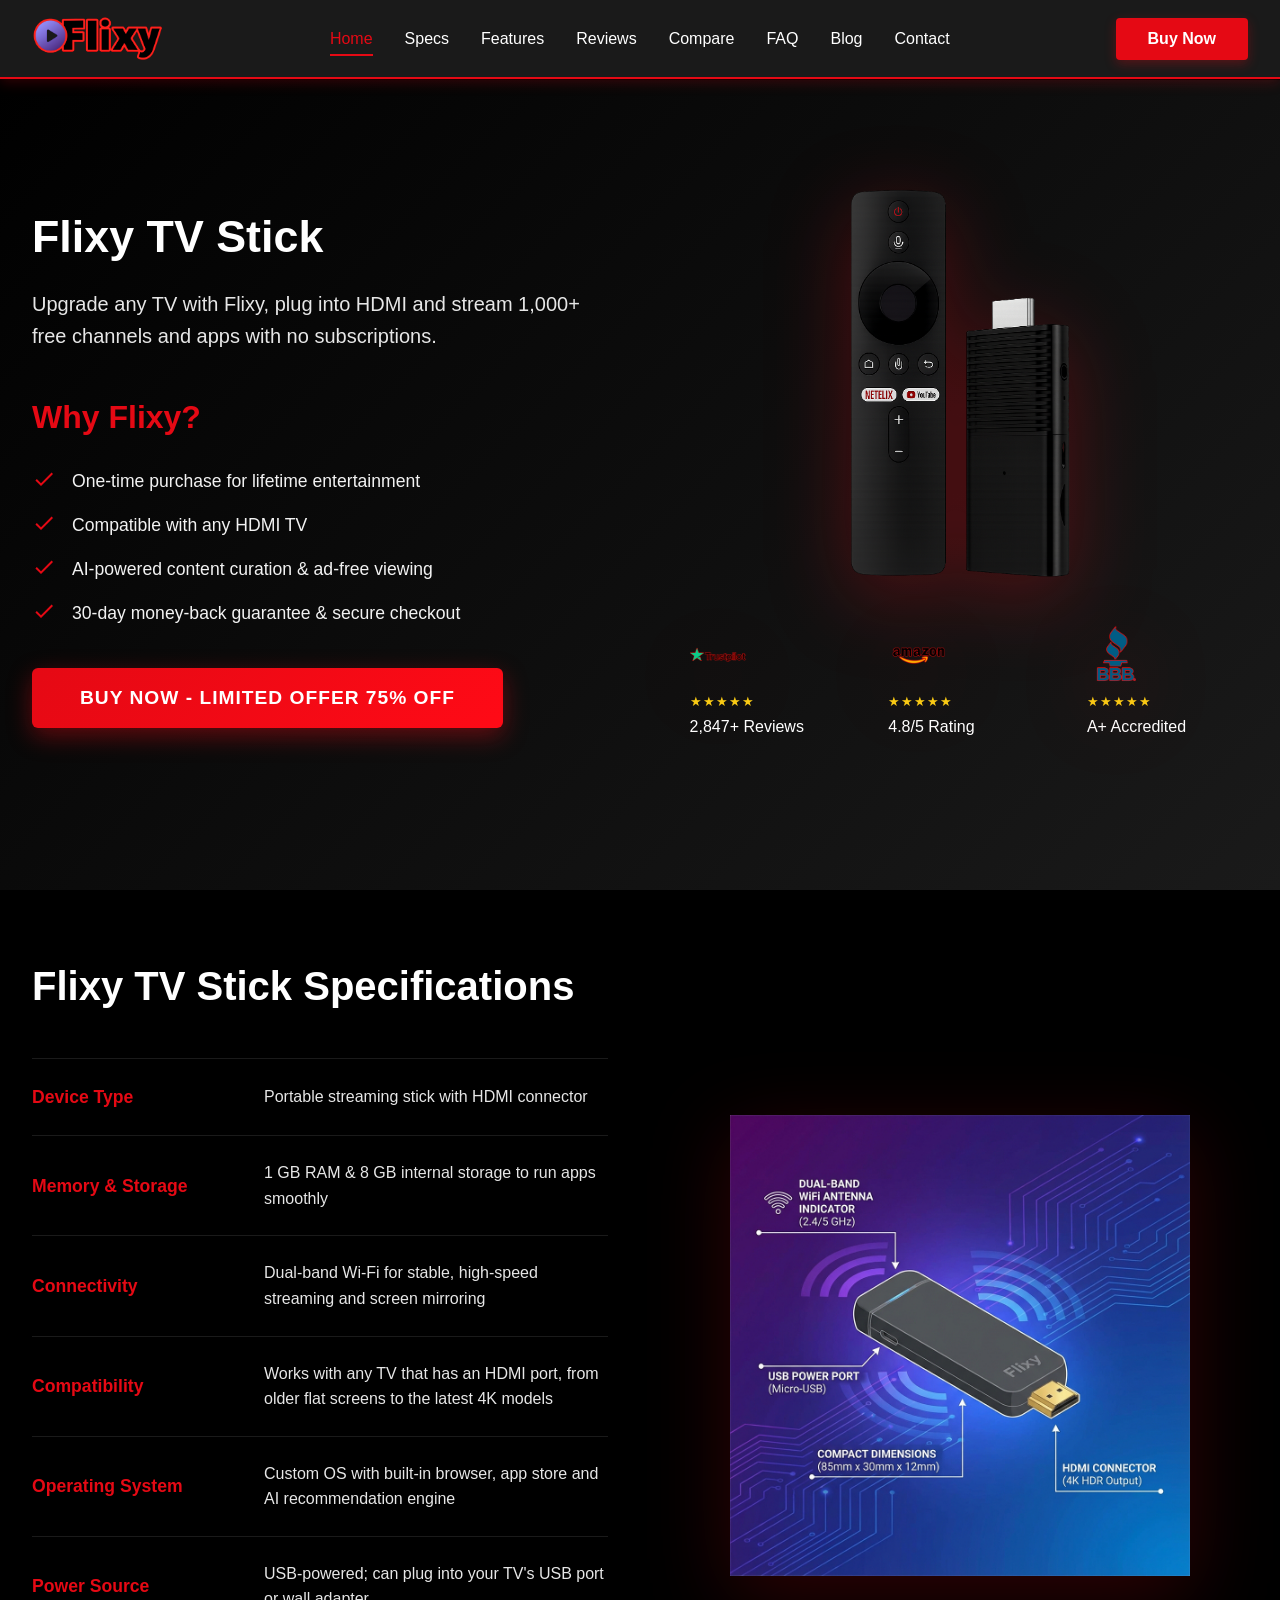
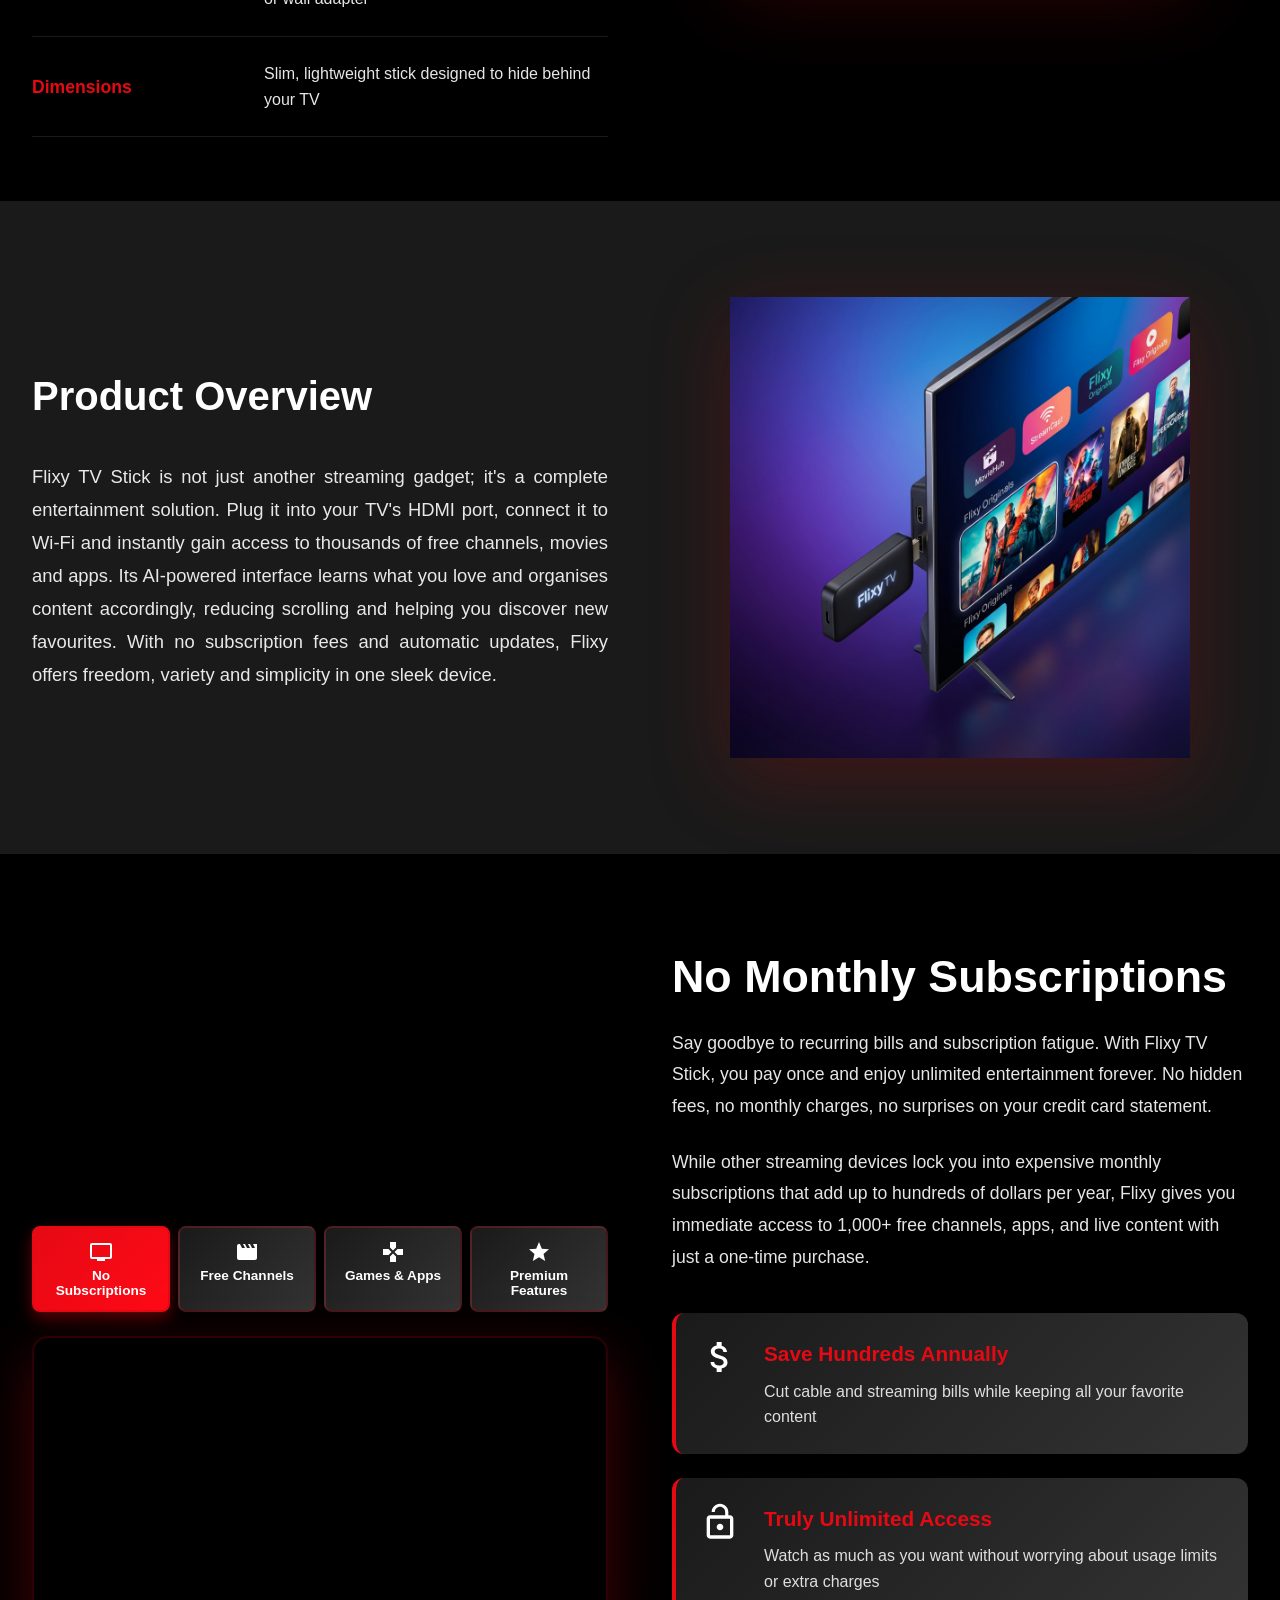
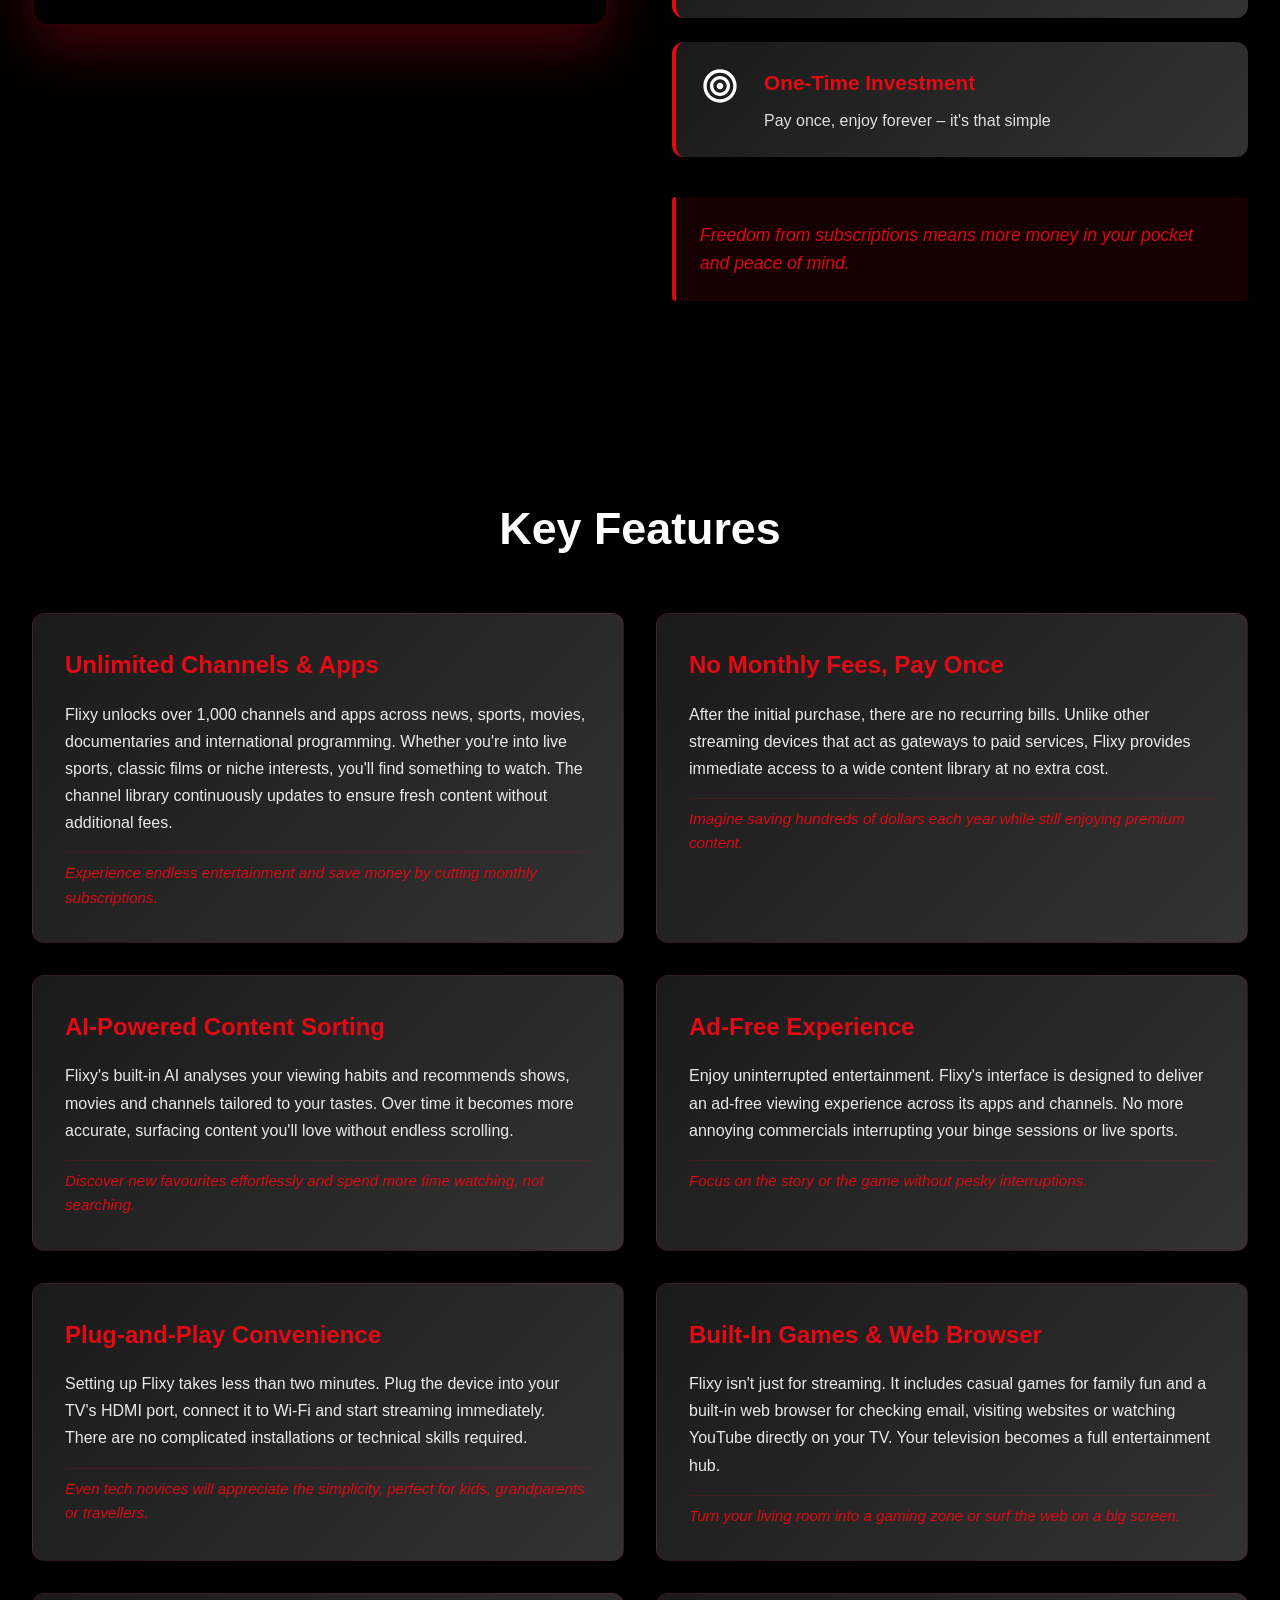
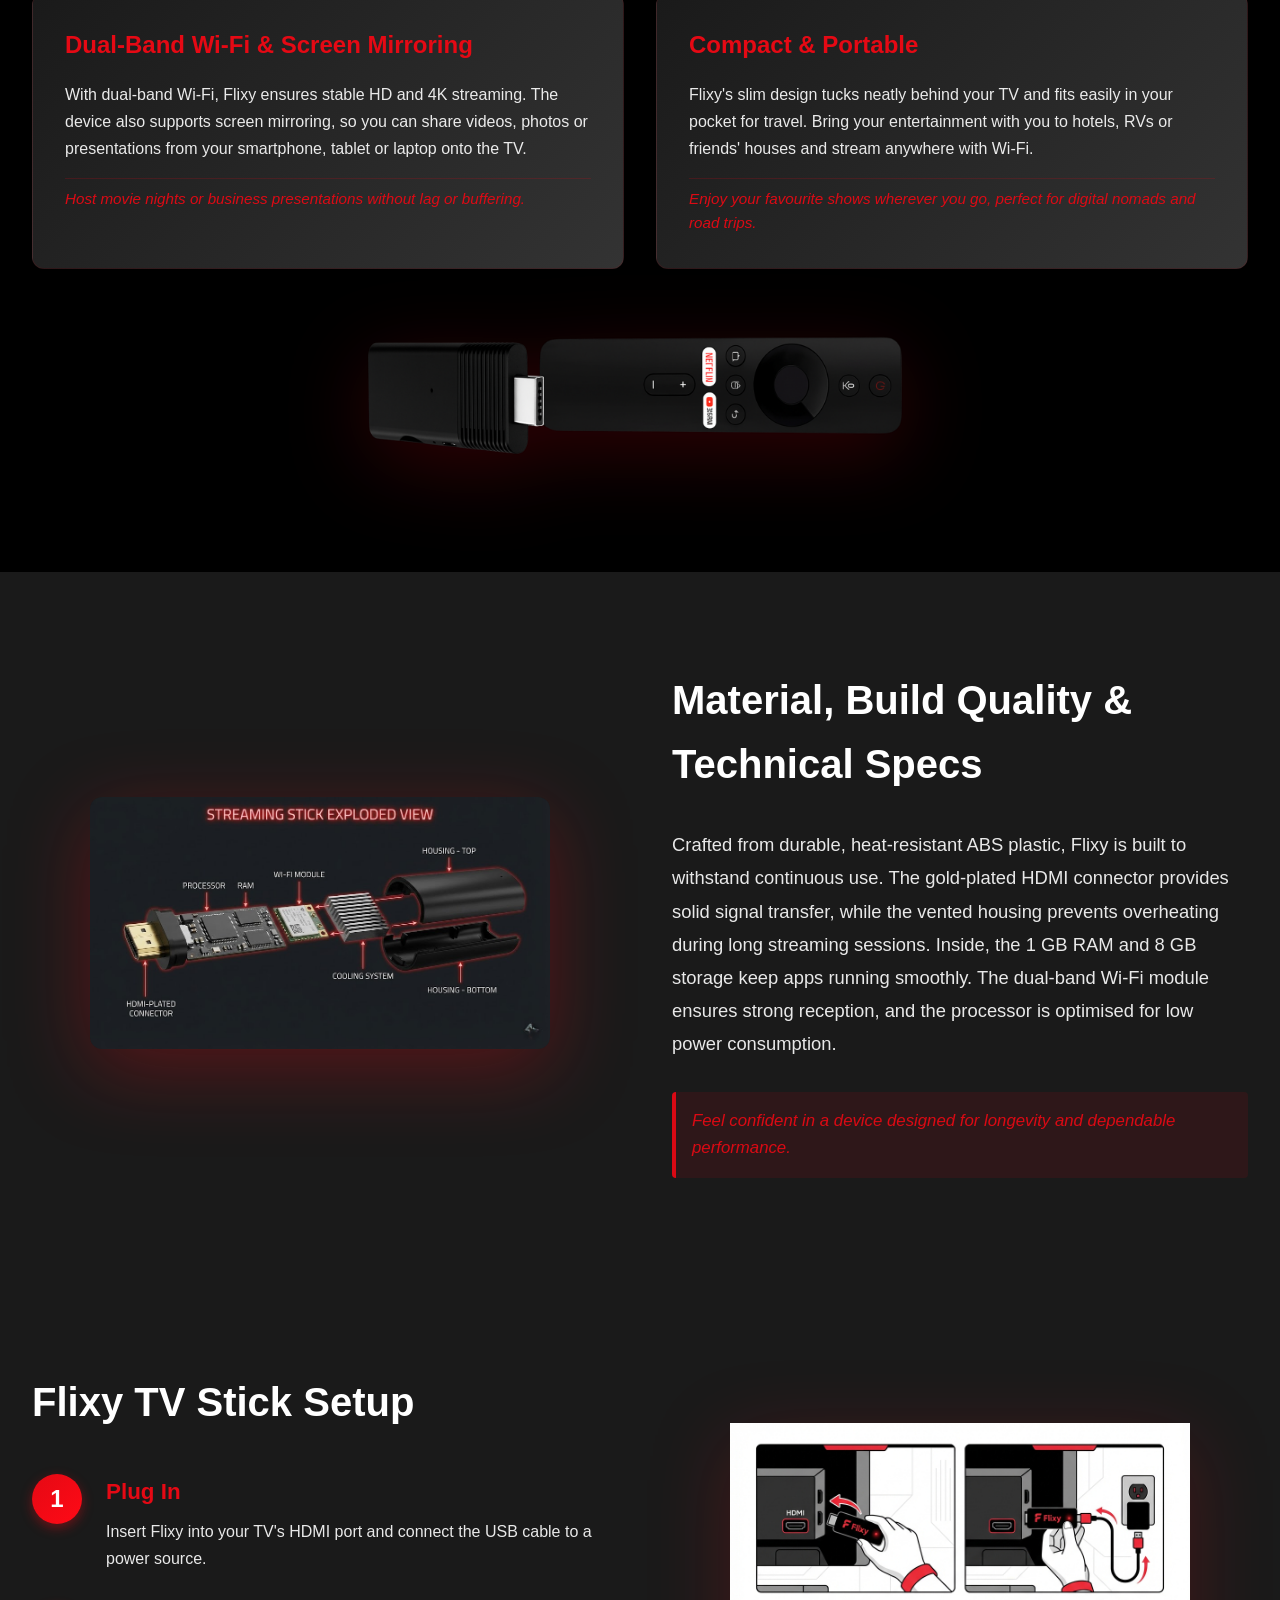
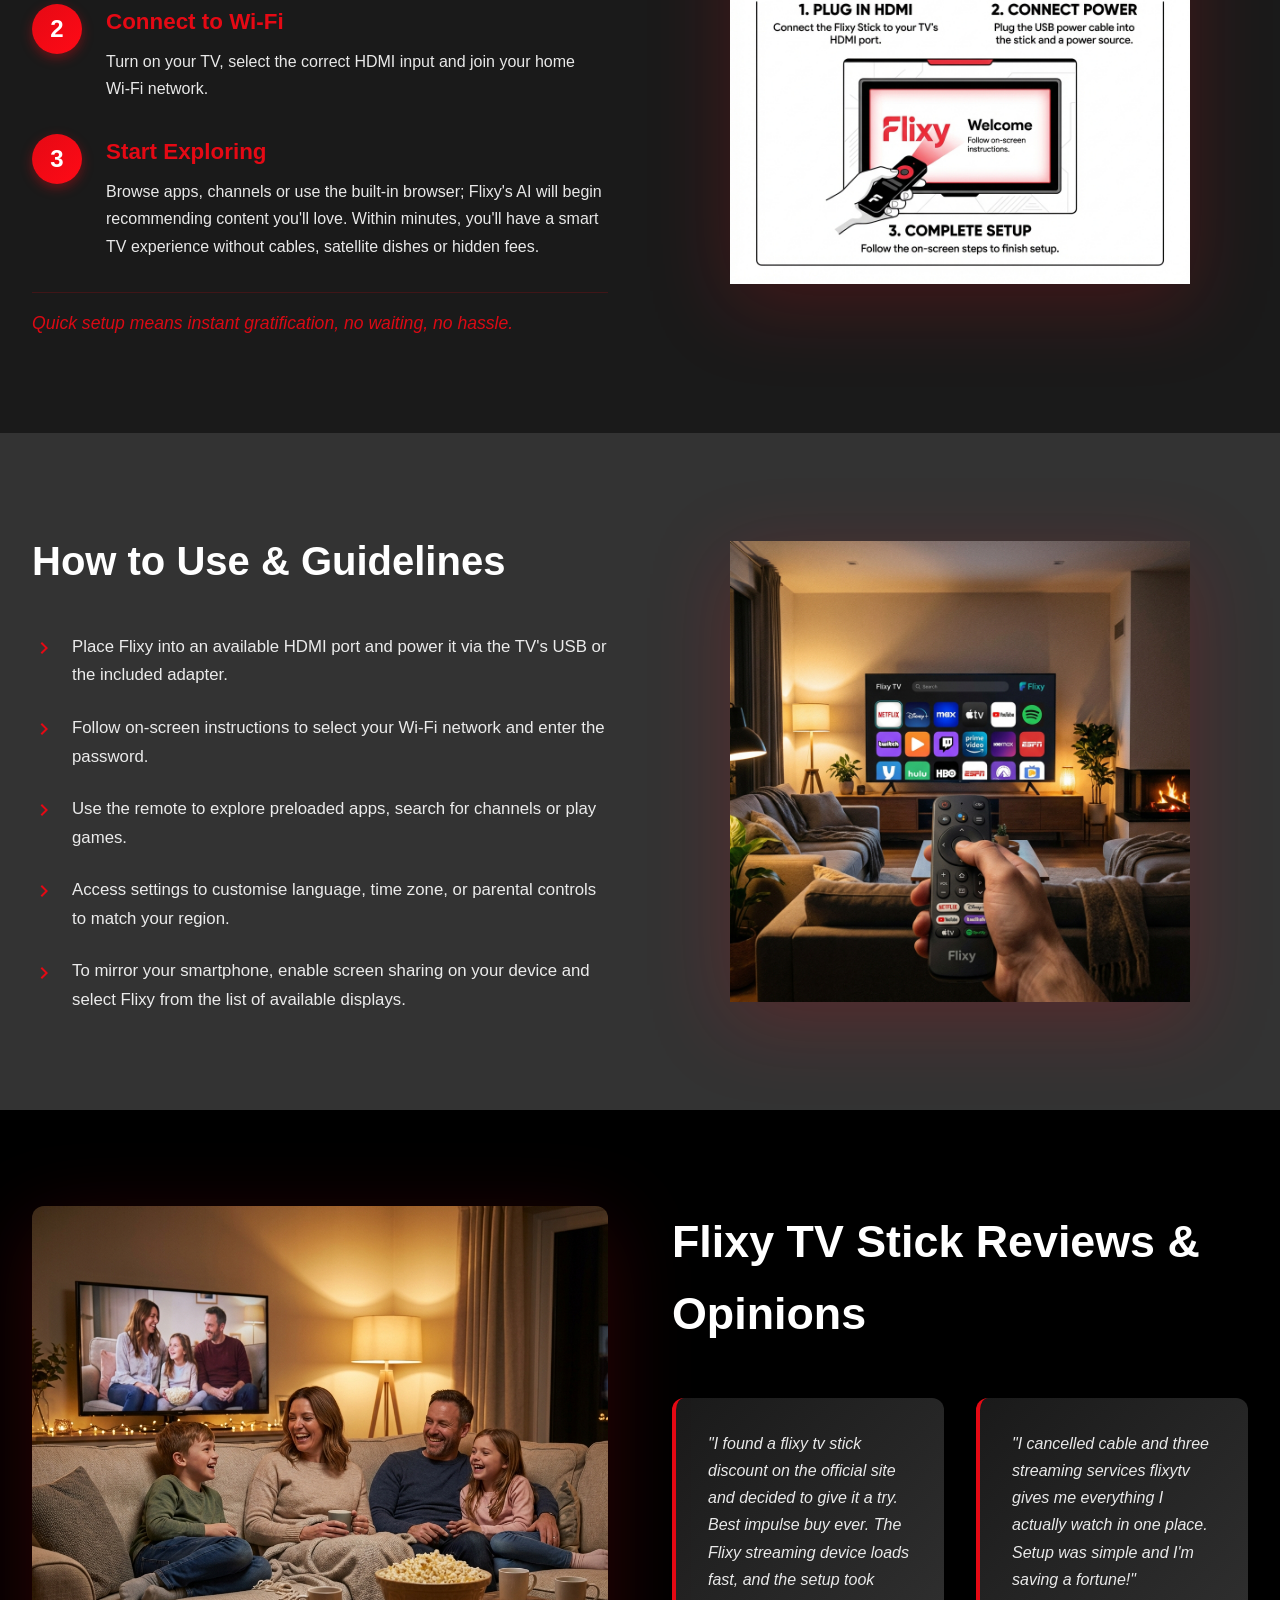
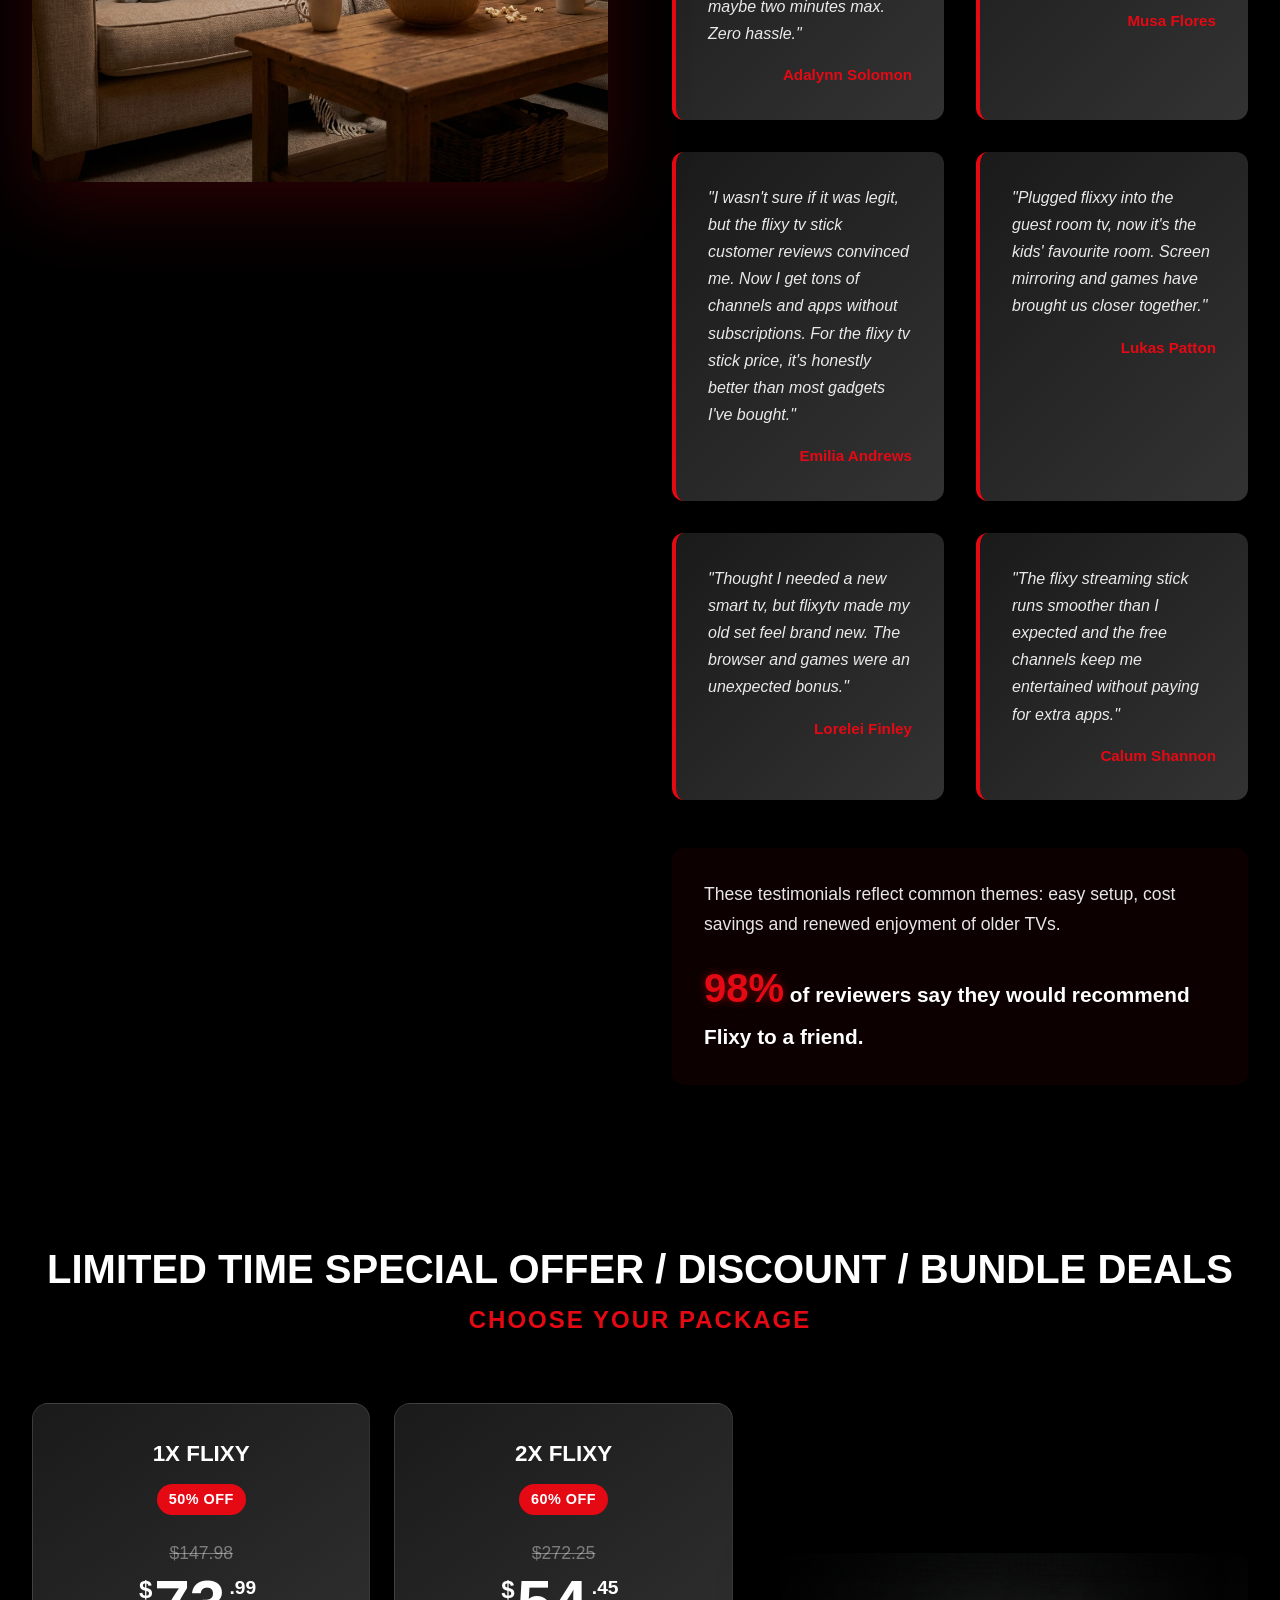
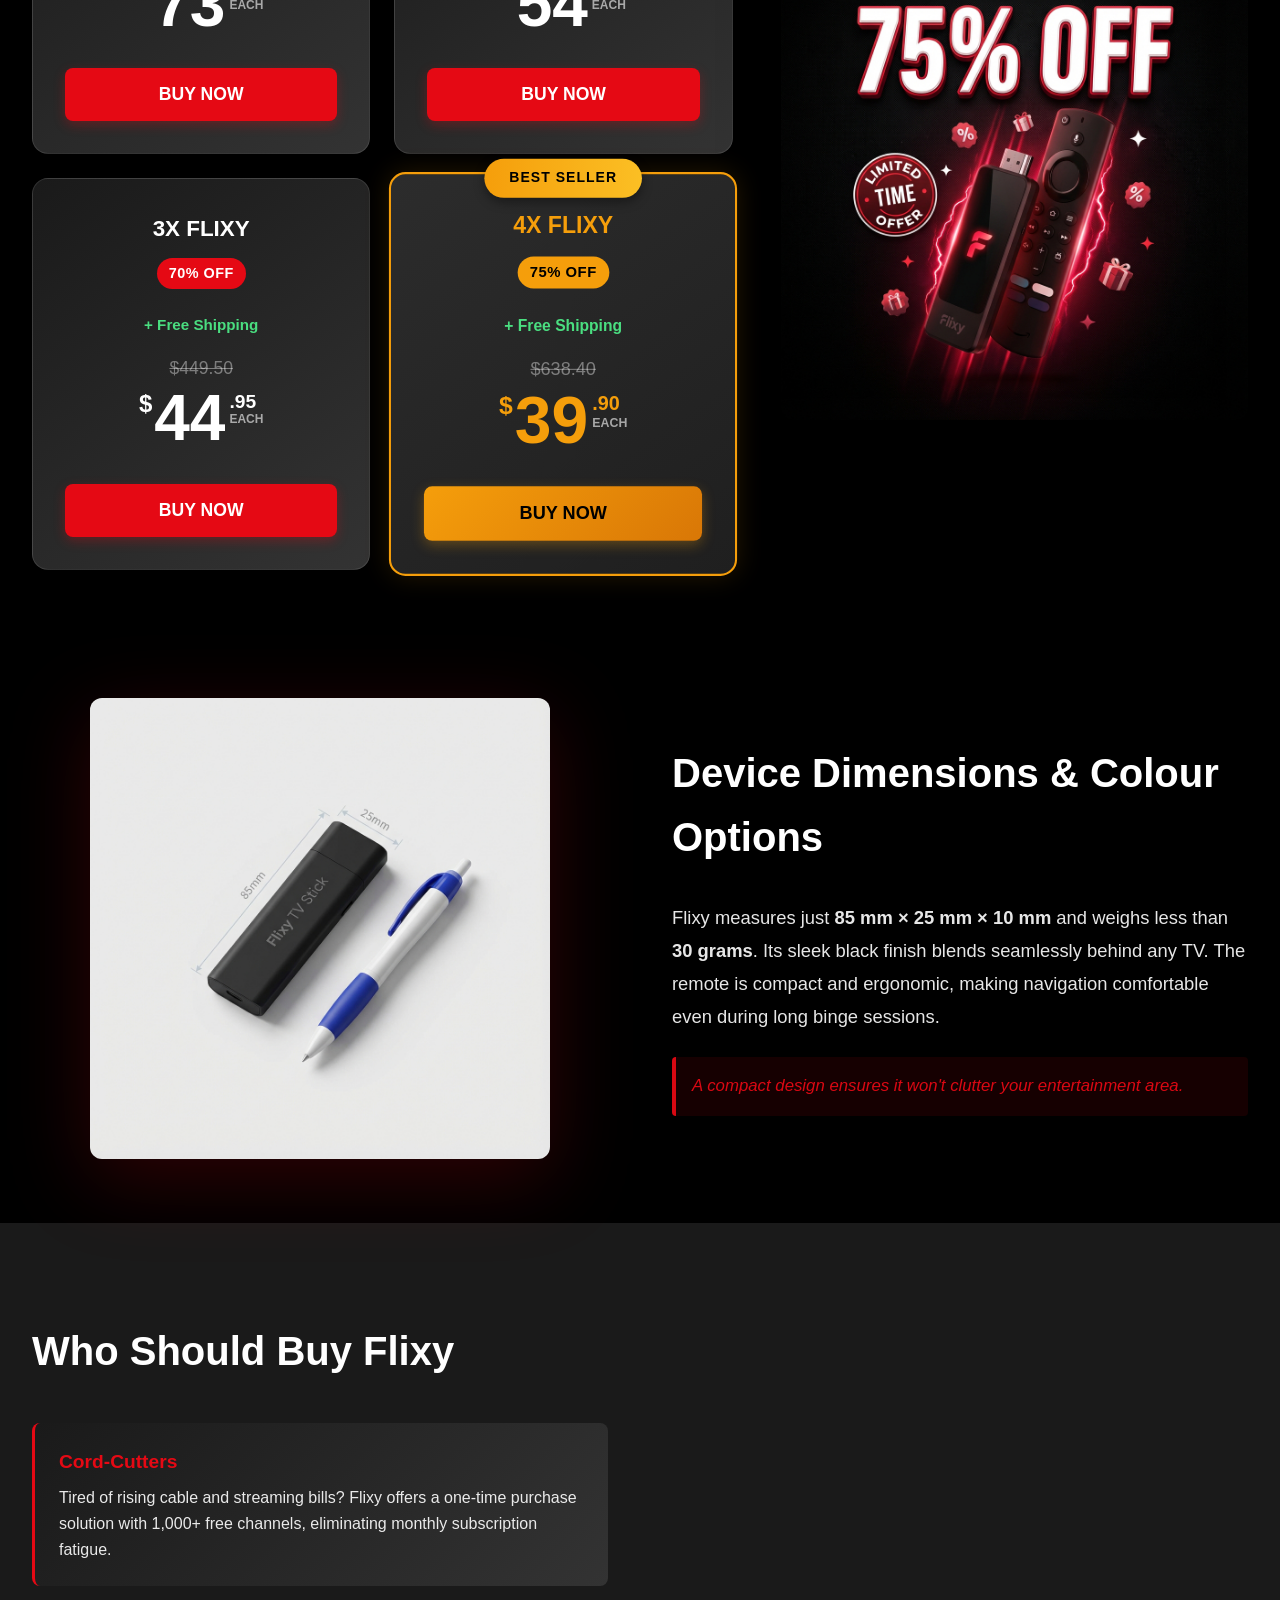
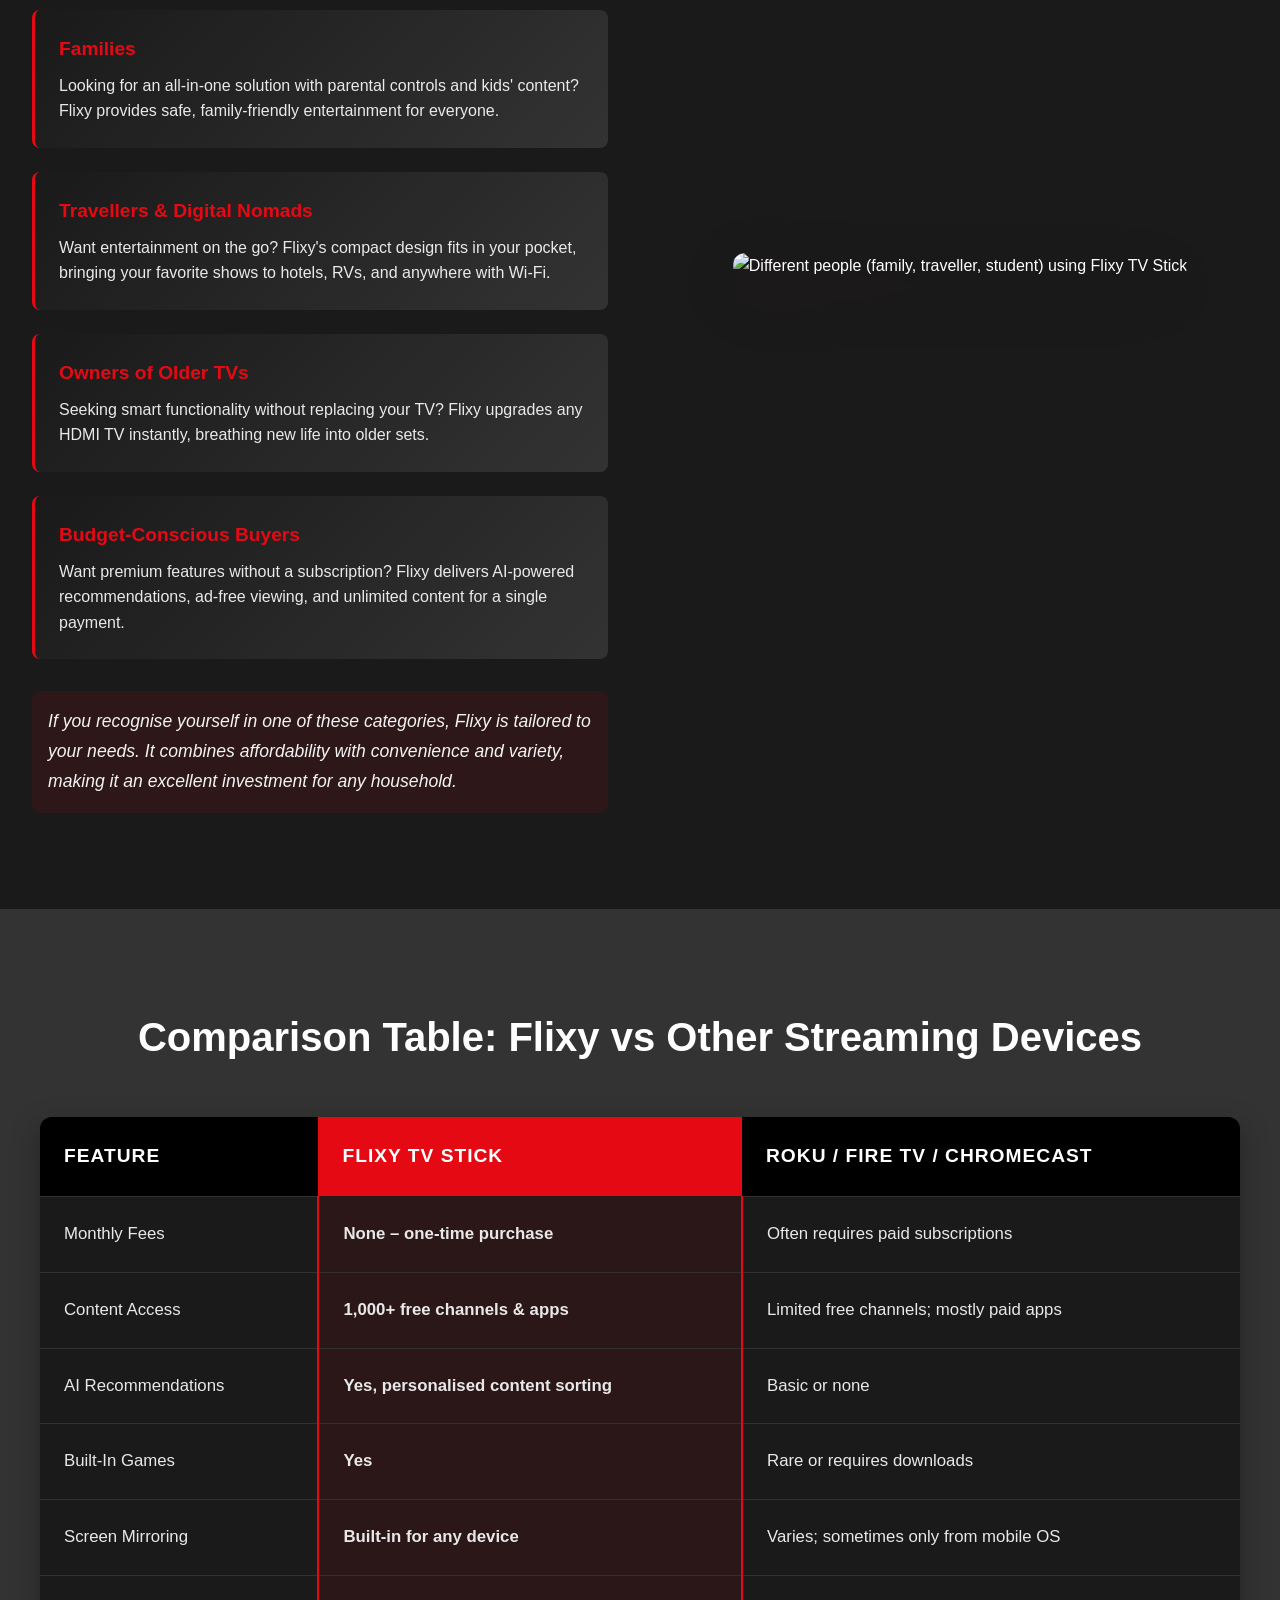
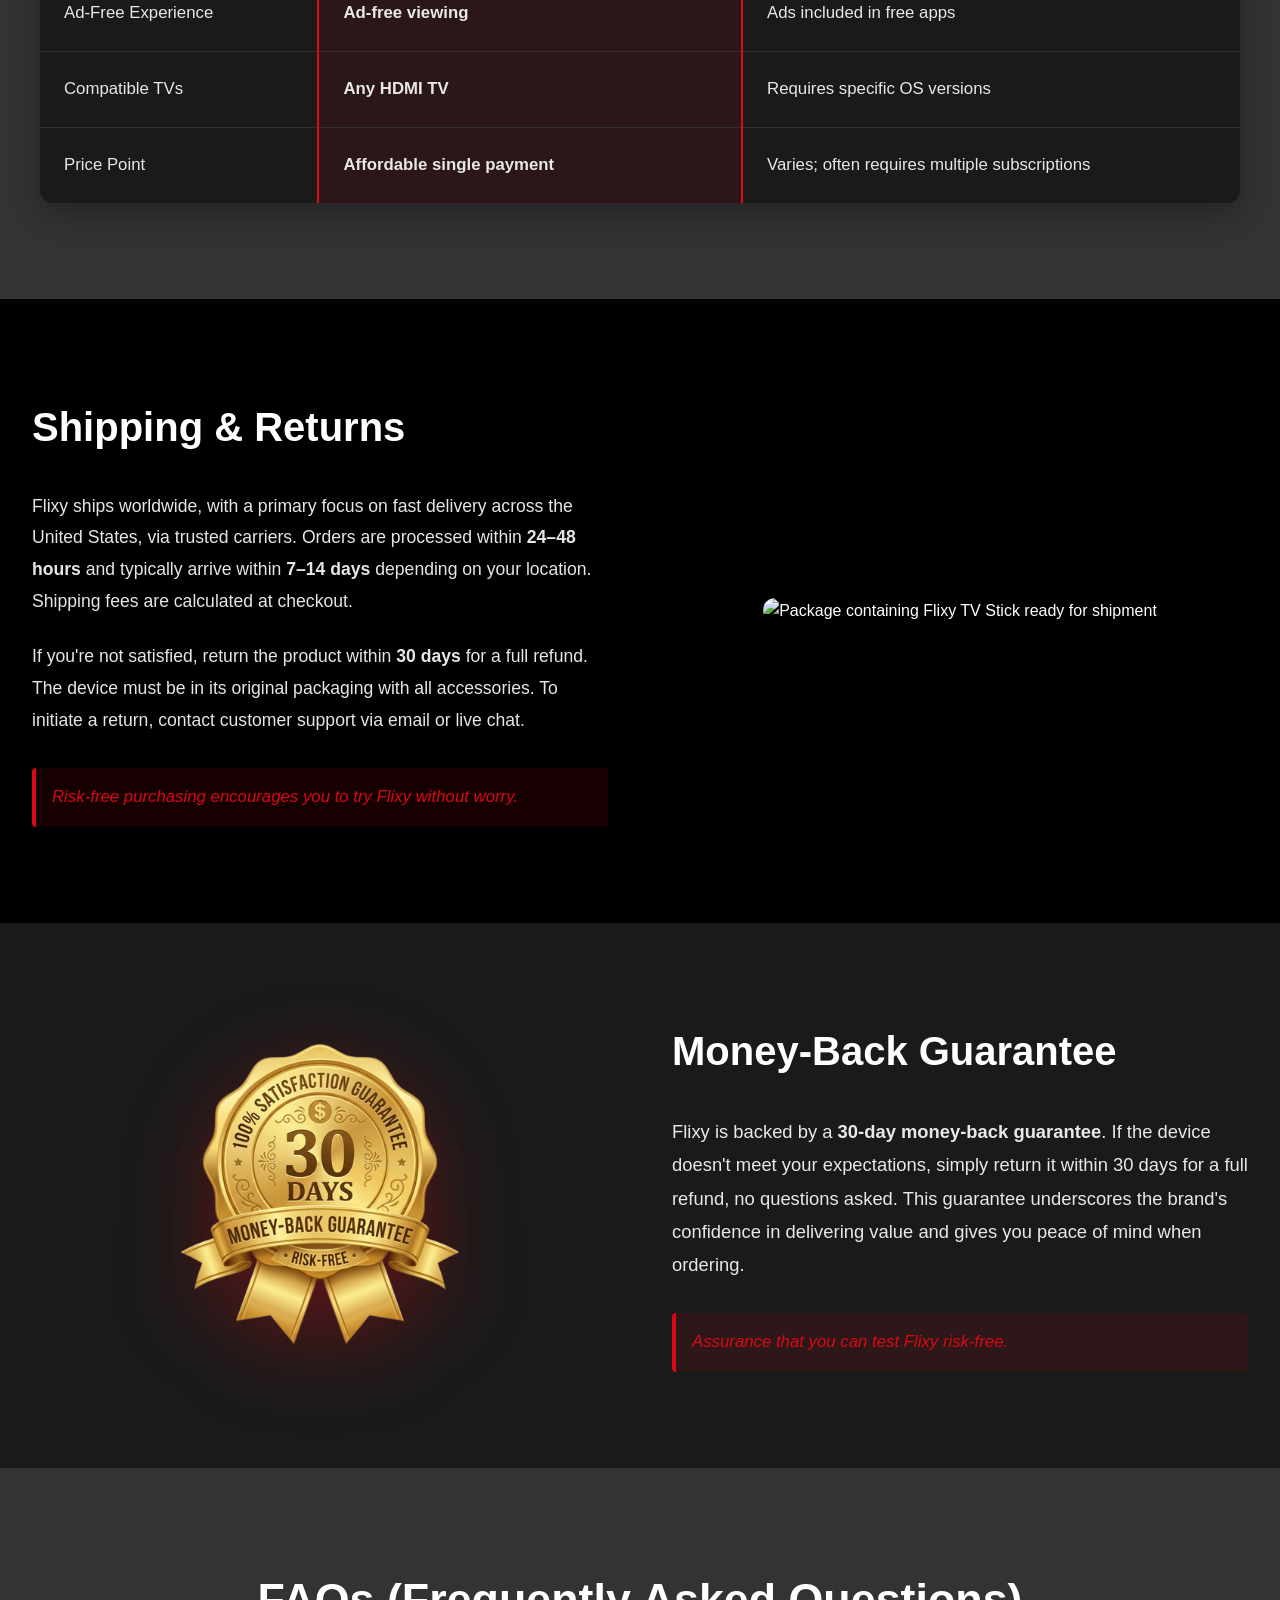
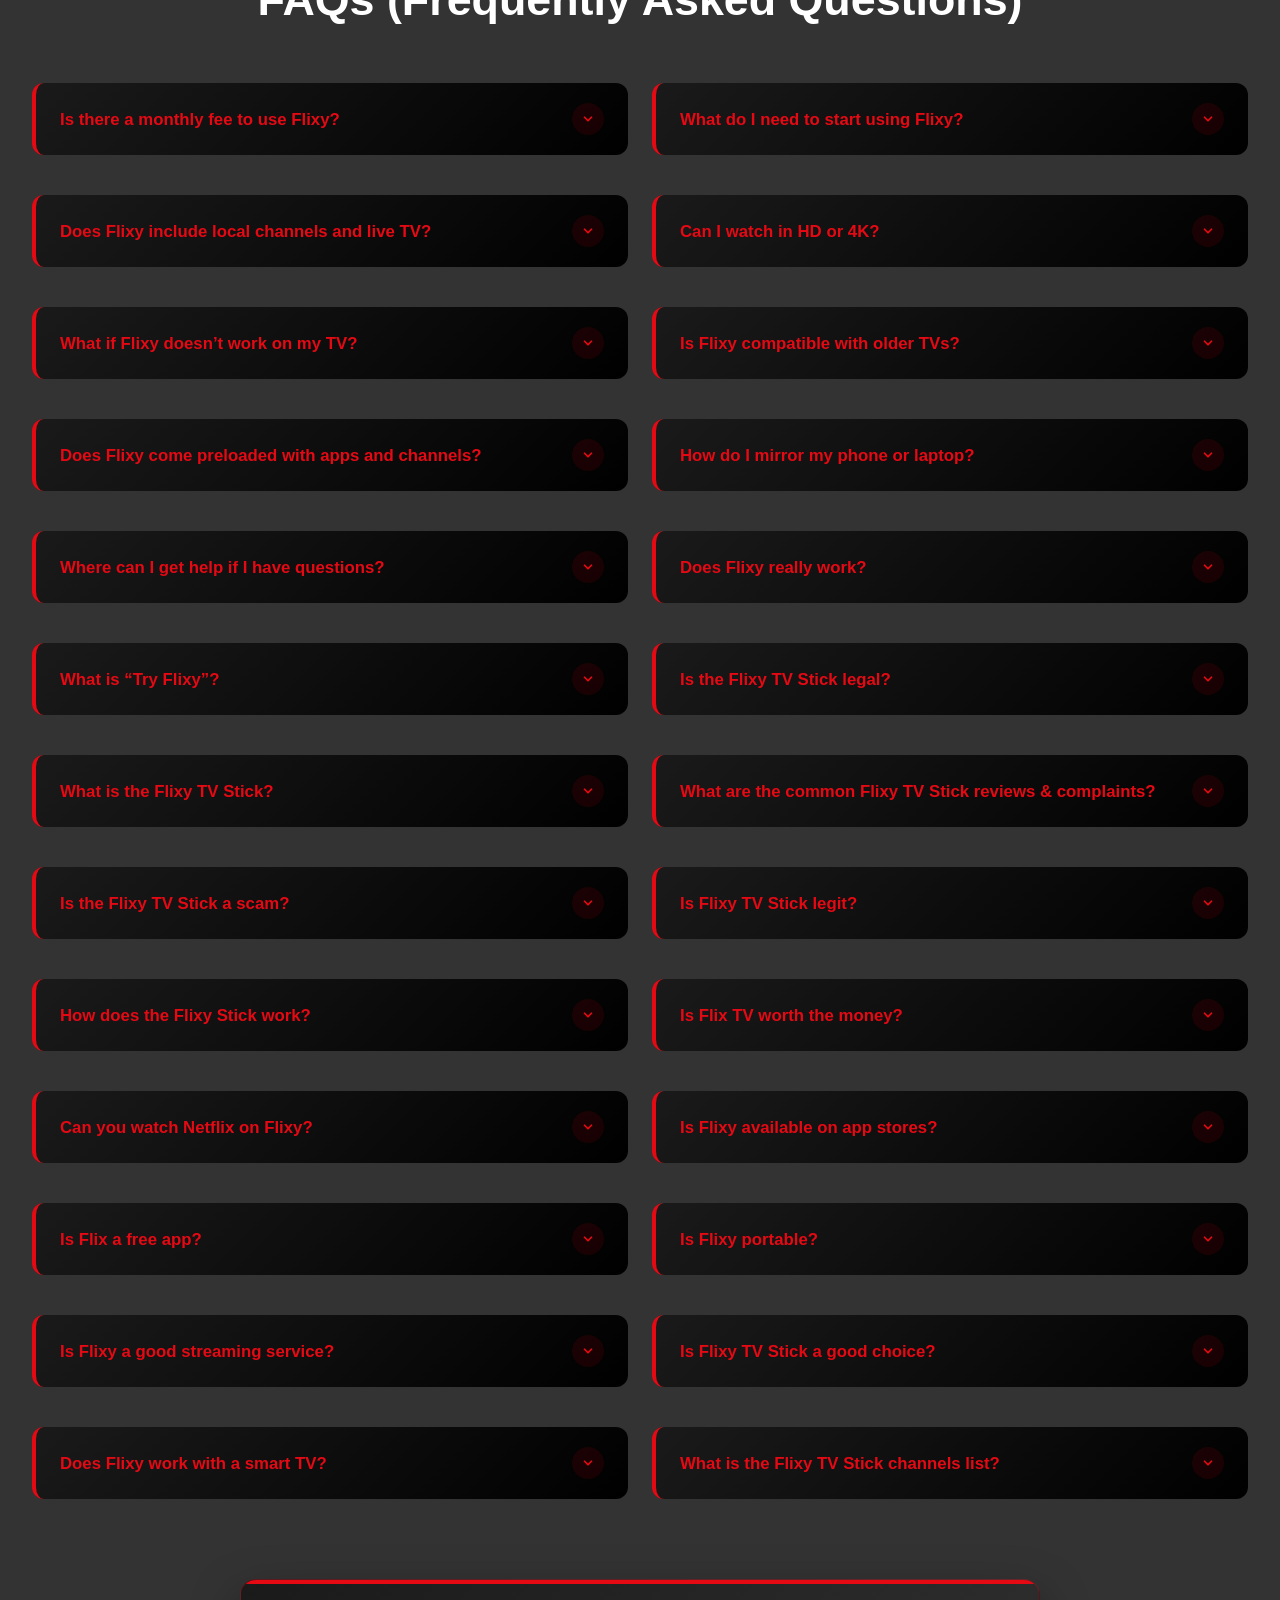
==== commit ddca831c: "fixed blog" ====
--- a/index.html
+++ b/index.html
@@ -1223,7 +1223,9 @@
           <div class="faq-item">
             <div class="faq-question-header">
               <h3 class="faq-question">Is there a monthly fee to use Flixy?</h3>
-              <span class="faq-toggle">+</span>
+              <span class="faq-toggle">
+                <svg width="16" height="16" viewBox="0 0 24 24" fill="none" stroke="currentColor" stroke-width="3" stroke-linecap="round" stroke-linejoin="round"><polyline points="6 9 12 15 18 9"></polyline></svg>
+              </span>
             </div>
             <p class="faq-answer">No, Flixy TV Stick has no monthly subscription fees. After the one‑time purchase, you
               unlock access to thousands of channels and apps without ongoing costs.</p>
@@ -1232,7 +1234,9 @@
           <div class="faq-item">
             <div class="faq-question-header">
               <h3 class="faq-question">What do I need to start using Flixy?</h3>
-              <span class="faq-toggle">+</span>
+              <span class="faq-toggle">
+                <svg width="16" height="16" viewBox="0 0 24 24" fill="none" stroke="currentColor" stroke-width="3" stroke-linecap="round" stroke-linejoin="round"><polyline points="6 9 12 15 18 9"></polyline></svg>
+              </span>
             </div>
             <p class="faq-answer">All you need is a TV with an HDMI port and a Wi‑Fi connection. Plug Flixy in, power it
               via USB, connect to Wi‑Fi and you’re ready to stream.</p>
@@ -1241,7 +1245,9 @@
           <div class="faq-item">
             <div class="faq-question-header">
               <h3 class="faq-question">Does Flixy include local channels and live TV?</h3>
-              <span class="faq-toggle">+</span>
+              <span class="faq-toggle">
+                <svg width="16" height="16" viewBox="0 0 24 24" fill="none" stroke="currentColor" stroke-width="3" stroke-linecap="round" stroke-linejoin="round"><polyline points="6 9 12 15 18 9"></polyline></svg>
+              </span>
             </div>
             <p class="faq-answer">Yes. Flixy provides access to live TV channels, including news and sports, through its
               vast library of free content. Channel availability may vary by region.</p>
@@ -1250,7 +1256,9 @@
           <div class="faq-item">
             <div class="faq-question-header">
               <h3 class="faq-question">Can I watch in HD or 4K?</h3>
-              <span class="faq-toggle">+</span>
+              <span class="faq-toggle">
+                <svg width="16" height="16" viewBox="0 0 24 24" fill="none" stroke="currentColor" stroke-width="3" stroke-linecap="round" stroke-linejoin="round"><polyline points="6 9 12 15 18 9"></polyline></svg>
+              </span>
             </div>
             <p class="faq-answer">Absolutely. Flixy supports high‑definition streaming and, if your TV supports it, 4K
               resolution for crystal‑clear visuals.</p>
@@ -1259,7 +1267,9 @@
           <div class="faq-item">
             <div class="faq-question-header">
               <h3 class="faq-question">What if Flixy doesn’t work on my TV?</h3>
-              <span class="faq-toggle">+</span>
+              <span class="faq-toggle">
+                <svg width="16" height="16" viewBox="0 0 24 24" fill="none" stroke="currentColor" stroke-width="3" stroke-linecap="round" stroke-linejoin="round"><polyline points="6 9 12 15 18 9"></polyline></svg>
+              </span>
             </div>
             <p class="faq-answer">Flixy is compatible with any TV that has an HDMI port. If you encounter issues,
               contact customer support to troubleshoot or arrange a return under the 30‑day guarantee.</p>
@@ -1268,7 +1278,9 @@
           <div class="faq-item">
             <div class="faq-question-header">
               <h3 class="faq-question">Is Flixy compatible with older TVs?</h3>
-              <span class="faq-toggle">+</span>
+              <span class="faq-toggle">
+                <svg width="16" height="16" viewBox="0 0 24 24" fill="none" stroke="currentColor" stroke-width="3" stroke-linecap="round" stroke-linejoin="round"><polyline points="6 9 12 15 18 9"></polyline></svg>
+              </span>
             </div>
             <p class="faq-answer">Yes. As long as your TV has an HDMI port (commonly available since 2003), Flixy will
               work. This makes it ideal for updating older sets without buying a new smart TV.</p>
@@ -1277,7 +1289,9 @@
           <div class="faq-item">
             <div class="faq-question-header">
               <h3 class="faq-question">Does Flixy come preloaded with apps and channels?</h3>
-              <span class="faq-toggle">+</span>
+              <span class="faq-toggle">
+                <svg width="16" height="16" viewBox="0 0 24 24" fill="none" stroke="currentColor" stroke-width="3" stroke-linecap="round" stroke-linejoin="round"><polyline points="6 9 12 15 18 9"></polyline></svg>
+              </span>
             </div>
             <p class="faq-answer">Flixy arrives with a curated selection of free apps, games and channels, and you can
               download more via the built‑in store. Automatic updates add new options over time.</p>
@@ -1286,7 +1300,9 @@
           <div class="faq-item">
             <div class="faq-question-header">
               <h3 class="faq-question">How do I mirror my phone or laptop?</h3>
-              <span class="faq-toggle">+</span>
+              <span class="faq-toggle">
+                <svg width="16" height="16" viewBox="0 0 24 24" fill="none" stroke="currentColor" stroke-width="3" stroke-linecap="round" stroke-linejoin="round"><polyline points="6 9 12 15 18 9"></polyline></svg>
+              </span>
             </div>
             <p class="faq-answer">Enable screen mirroring on your device (e.g., AirPlay or Miracast) and select Flixy
               from the available displays. Your content will appear on the TV in seconds.</p>
@@ -1295,7 +1311,9 @@
           <div class="faq-item">
             <div class="faq-question-header">
               <h3 class="faq-question">Where can I get help if I have questions?</h3>
-              <span class="faq-toggle">+</span>
+              <span class="faq-toggle">
+                <svg width="16" height="16" viewBox="0 0 24 24" fill="none" stroke="currentColor" stroke-width="3" stroke-linecap="round" stroke-linejoin="round"><polyline points="6 9 12 15 18 9"></polyline></svg>
+              </span>
             </div>
             <p class="faq-answer">You can contact Flixy’s 24/7 support team via live chat, email or phone. See our
               Contact Support section below.</p>
@@ -1304,7 +1322,9 @@
           <div class="faq-item">
             <div class="faq-question-header">
               <h3 class="faq-question">Does Flixy really work?</h3>
-              <span class="faq-toggle">+</span>
+              <span class="faq-toggle">
+                <svg width="16" height="16" viewBox="0 0 24 24" fill="none" stroke="currentColor" stroke-width="3" stroke-linecap="round" stroke-linejoin="round"><polyline points="6 9 12 15 18 9"></polyline></svg>
+              </span>
             </div>
             <p class="faq-answer">Yes. The Flixy TV Stick works as a plug-and-play streaming device that connects to any
               HDMI TV. Once installed, it loads 1,000+ free channels, apps, and live content. Most Flixy TV Stick
@@ -1314,7 +1334,9 @@
           <div class="faq-item">
             <div class="faq-question-header">
               <h3 class="faq-question">What is “Try Flixy”?</h3>
-              <span class="faq-toggle">+</span>
+              <span class="faq-toggle">
+                <svg width="16" height="16" viewBox="0 0 24 24" fill="none" stroke="currentColor" stroke-width="3" stroke-linecap="round" stroke-linejoin="round"><polyline points="6 9 12 15 18 9"></polyline></svg>
+              </span>
             </div>
             <p class="faq-answer">“Try Flixy” refers to the limited-time offer that lets you test the Flixy streaming
               stick with a 30-day money-back guarantee. It’s promoted on the Flixy TV Stick official website for new
@@ -1324,7 +1346,9 @@
           <div class="faq-item">
             <div class="faq-question-header">
               <h3 class="faq-question">Is the Flixy TV Stick legal?</h3>
-              <span class="faq-toggle">+</span>
+              <span class="faq-toggle">
+                <svg width="16" height="16" viewBox="0 0 24 24" fill="none" stroke="currentColor" stroke-width="3" stroke-linecap="round" stroke-linejoin="round"><polyline points="6 9 12 15 18 9"></polyline></svg>
+              </span>
             </div>
             <p class="faq-answer">Yes. The Flixy TV Stick is legal as a hardware device. It acts like any other
               streaming stick, it simply accesses publicly available channels and apps. Legal use depends on watching
@@ -1334,7 +1358,9 @@
           <div class="faq-item">
             <div class="faq-question-header">
               <h3 class="faq-question">What is the Flixy TV Stick?</h3>
-              <span class="faq-toggle">+</span>
+              <span class="faq-toggle">
+                <svg width="16" height="16" viewBox="0 0 24 24" fill="none" stroke="currentColor" stroke-width="3" stroke-linecap="round" stroke-linejoin="round"><polyline points="6 9 12 15 18 9"></polyline></svg>
+              </span>
             </div>
             <p class="faq-answer">The Flixy TV Stick is a compact HDMI streaming device that turns any TV into a smart
               TV. It includes free channels, apps, a browser, screen-mirroring features, and automatic updates. It’s
@@ -1344,7 +1370,9 @@
           <div class="faq-item">
             <div class="faq-question-header">
               <h3 class="faq-question">What are the common Flixy TV Stick reviews & complaints?</h3>
-              <span class="faq-toggle">+</span>
+              <span class="faq-toggle">
+                <svg width="16" height="16" viewBox="0 0 24 24" fill="none" stroke="currentColor" stroke-width="3" stroke-linecap="round" stroke-linejoin="round"><polyline points="6 9 12 15 18 9"></polyline></svg>
+              </span>
             </div>
             <p class="faq-answer">Most Flixy reviews mention easy setup, good performance, and strong value. Common
               complaints include Wi-Fi-dependent performance and occasional regional channel limitations. Some users
@@ -1355,7 +1383,9 @@
           <div class="faq-item">
             <div class="faq-question-header">
               <h3 class="faq-question">Is the Flixy TV Stick a scam?</h3>
-              <span class="faq-toggle">+</span>
+              <span class="faq-toggle">
+                <svg width="16" height="16" viewBox="0 0 24 24" fill="none" stroke="currentColor" stroke-width="3" stroke-linecap="round" stroke-linejoin="round"><polyline points="6 9 12 15 18 9"></polyline></svg>
+              </span>
             </div>
             <p class="faq-answer">No, the Flixy TV Stick is a real streaming device sold worldwide, including the UK,
               Canada, and Australia. Issues arise only when people buy from unofficial sites. Always purchase from the
@@ -1365,7 +1395,9 @@
           <div class="faq-item">
             <div class="faq-question-header">
               <h3 class="faq-question">Is Flixy TV Stick legit?</h3>
-              <span class="faq-toggle">+</span>
+              <span class="faq-toggle">
+                <svg width="16" height="16" viewBox="0 0 24 24" fill="none" stroke="currentColor" stroke-width="3" stroke-linecap="round" stroke-linejoin="round"><polyline points="6 9 12 15 18 9"></polyline></svg>
+              </span>
             </div>
             <p class="faq-answer">Yes. The device is legit and widely sold as a smart TV upgrade. The brand offers a
               30-day return policy and support. Thousands of Flixy stick reviews across multiple regions confirm it is a
@@ -1375,7 +1407,9 @@
           <div class="faq-item">
             <div class="faq-question-header">
               <h3 class="faq-question">How does the Flixy Stick work?</h3>
-              <span class="faq-toggle">+</span>
+              <span class="faq-toggle">
+                <svg width="16" height="16" viewBox="0 0 24 24" fill="none" stroke="currentColor" stroke-width="3" stroke-linecap="round" stroke-linejoin="round"><polyline points="6 9 12 15 18 9"></polyline></svg>
+              </span>
             </div>
             <p class="faq-answer">The Flixy stick plugs into your TV’s HDMI port. Once powered, it connects to Wi-Fi and
               loads its interface, allowing you to access apps, free channels, a browser, games, and mirroring tools.
@@ -1385,7 +1419,9 @@
           <div class="faq-item">
             <div class="faq-question-header">
               <h3 class="faq-question">Is Flix TV worth the money?</h3>
-              <span class="faq-toggle">+</span>
+              <span class="faq-toggle">
+                <svg width="16" height="16" viewBox="0 0 24 24" fill="none" stroke="currentColor" stroke-width="3" stroke-linecap="round" stroke-linejoin="round"><polyline points="6 9 12 15 18 9"></polyline></svg>
+              </span>
             </div>
             <p class="faq-answer">For users wanting a low-cost, no-subscription streaming option, Flixy TV is considered
               worth it. It provides wide content access, portable use, and lifetime compatibility for a one-time Flixy
@@ -1395,7 +1431,9 @@
           <div class="faq-item">
             <div class="faq-question-header">
               <h3 class="faq-question">Can you watch Netflix on Flixy?</h3>
-              <span class="faq-toggle">+</span>
+              <span class="faq-toggle">
+                <svg width="16" height="16" viewBox="0 0 24 24" fill="none" stroke="currentColor" stroke-width="3" stroke-linecap="round" stroke-linejoin="round"><polyline points="6 9 12 15 18 9"></polyline></svg>
+              </span>
             </div>
             <p class="faq-answer">Yes. The Flixy streaming device supports major apps like Netflix, YouTube, and Prime
               Video, depending on your region. App availability may vary, similar to other third-party streaming sticks.
@@ -1405,7 +1443,9 @@
           <div class="faq-item">
             <div class="faq-question-header">
               <h3 class="faq-question">Is Flixy available on app stores?</h3>
-              <span class="faq-toggle">+</span>
+              <span class="faq-toggle">
+                <svg width="16" height="16" viewBox="0 0 24 24" fill="none" stroke="currentColor" stroke-width="3" stroke-linecap="round" stroke-linejoin="round"><polyline points="6 9 12 15 18 9"></polyline></svg>
+              </span>
             </div>
             <p class="faq-answer">The Flixy TV smart stick is a physical device, not a downloadable app. You won’t find
               it in app stores, though you can download apps onto the device through its built-in app library.</p>
@@ -1414,7 +1454,9 @@
           <div class="faq-item">
             <div class="faq-question-header">
               <h3 class="faq-question">Is Flix a free app?</h3>
-              <span class="faq-toggle">+</span>
+              <span class="faq-toggle">
+                <svg width="16" height="16" viewBox="0 0 24 24" fill="none" stroke="currentColor" stroke-width="3" stroke-linecap="round" stroke-linejoin="round"><polyline points="6 9 12 15 18 9"></polyline></svg>
+              </span>
             </div>
             <p class="faq-answer">Flixy isn’t an app, it’s a hardware streaming stick. However, many of the Flixy TV
               Stick free channels require no subscription.</p>
@@ -1423,7 +1465,9 @@
           <div class="faq-item">
             <div class="faq-question-header">
               <h3 class="faq-question">Is Flixy portable?</h3>
-              <span class="faq-toggle">+</span>
+              <span class="faq-toggle">
+                <svg width="16" height="16" viewBox="0 0 24 24" fill="none" stroke="currentColor" stroke-width="3" stroke-linecap="round" stroke-linejoin="round"><polyline points="6 9 12 15 18 9"></polyline></svg>
+              </span>
             </div>
             <p class="faq-answer">Yes. The Flixy TV Stick is lightweight and travel-friendly, making it easy to use in
               hotels, rentals, or anywhere with Wi-Fi. Many customers buy a second Flixy stick for sale specifically for
@@ -1433,7 +1477,9 @@
           <div class="faq-item">
             <div class="faq-question-header">
               <h3 class="faq-question">Is Flixy a good streaming service?</h3>
-              <span class="faq-toggle">+</span>
+              <span class="faq-toggle">
+                <svg width="16" height="16" viewBox="0 0 24 24" fill="none" stroke="currentColor" stroke-width="3" stroke-linecap="round" stroke-linejoin="round"><polyline points="6 9 12 15 18 9"></polyline></svg>
+              </span>
             </div>
             <p class="faq-answer">Flixy is primarily a streaming device, not a service. But it provides access to a
               large channels list, apps, and global content, making it an appealing alternative to subscription
@@ -1443,7 +1489,9 @@
           <div class="faq-item">
             <div class="faq-question-header">
               <h3 class="faq-question">Is Flixy TV Stick a good choice?</h3>
-              <span class="faq-toggle">+</span>
+              <span class="faq-toggle">
+                <svg width="16" height="16" viewBox="0 0 24 24" fill="none" stroke="currentColor" stroke-width="3" stroke-linecap="round" stroke-linejoin="round"><polyline points="6 9 12 15 18 9"></polyline></svg>
+              </span>
             </div>
             <p class="faq-answer">If you want an affordable, plug-and-play streaming option with no monthly fees, the
               Flixy TV Stick is a solid choice. Its key benefits include portability, free channels, AI navigation, and
@@ -1453,7 +1501,9 @@
           <div class="faq-item">
             <div class="faq-question-header">
               <h3 class="faq-question">Does Flixy work with a smart TV?</h3>
-              <span class="faq-toggle">+</span>
+              <span class="faq-toggle">
+                <svg width="16" height="16" viewBox="0 0 24 24" fill="none" stroke="currentColor" stroke-width="3" stroke-linecap="round" stroke-linejoin="round"><polyline points="6 9 12 15 18 9"></polyline></svg>
+              </span>
             </div>
             <p class="faq-answer">Yes. You can plug the Flixy TV Stick into any HDMI port, including newer smart TVs.
               Some users prefer it because it simplifies navigation and adds additional apps not available on stock
@@ -1463,7 +1513,9 @@
           <div class="faq-item">
             <div class="faq-question-header">
               <h3 class="faq-question">What is the Flixy TV Stick channels list?</h3>
-              <span class="faq-toggle">+</span>
+              <span class="faq-toggle">
+                <svg width="16" height="16" viewBox="0 0 24 24" fill="none" stroke="currentColor" stroke-width="3" stroke-linecap="round" stroke-linejoin="round"><polyline points="6 9 12 15 18 9"></polyline></svg>
+              </span>
             </div>
             <p class="faq-answer">The Flixy TV Stick channels list includes free live TV, movies, sports, news,
               international content, kids’ shows, lifestyle channels, and app-based streams. Since Flixy works as a
--- a/styles.css
+++ b/styles.css
@@ -1870,26 +1870,26 @@
   border-left: 4px solid var(--netflix-red);
   transition: all var(--transition-speed);
   overflow: hidden;
-  min-height: 80px;
+  min-height: 60px;
+  margin-bottom: 1rem;
 }
 
 .faq-item:hover {
-  transform: translateY(-3px);
-  box-shadow: 0 12px 32px rgba(229, 9, 20, 0.3);
-  border-left-width: 6px;
+  transform: translateY(-2px);
+  box-shadow: 0 8px 24px rgba(229, 9, 20, 0.3);
 }
 
 .faq-question-header {
   display: flex;
   justify-content: space-between;
   align-items: center;
-  padding: 2rem;
+  padding: 1.25rem 1.5rem;
   cursor: pointer;
   user-select: none;
 }
 
 .faq-question {
-  font-size: 1.2rem;
+  font-size: 1.05rem;
   color: var(--netflix-red);
   margin: 0;
   font-weight: 700;
@@ -1899,32 +1899,38 @@
 }
 
 .faq-toggle {
-  font-size: 2rem;
-  color: var(--netflix-red);
-  font-weight: 700;
-  min-width: 40px;
-  height: 40px;
+  min-width: 32px;
+  height: 32px;
   display: flex;
   align-items: center;
   justify-content: center;
   background: rgba(229, 9, 20, 0.1);
   border-radius: 50%;
-  transition: all 0.3s ease;
+  transition: all 0.3s cubic-bezier(0.4, 0, 0.2, 1);
+  color: var(--netflix-red);
+  padding: 0;
+  transform: rotate(0deg); /* Points down by default */
 }
 
 .faq-item.active .faq-toggle {
-  transform: rotate(45deg);
+  transform: rotate(180deg); /* Points up when active */
   background: var(--netflix-red);
   color: var(--clean-white);
 }
 
+.faq-toggle svg {
+  width: 14px;
+  height: 14px;
+  transition: stroke 0.3s ease;
+}
+
 .faq-answer {
-  font-size: 1rem;
+  font-size: 0.95rem;
   color: var(--clean-white);
   opacity: 0.9;
-  line-height: 1.7;
+  line-height: 1.6;
   margin: 0;
-  padding: 0 2rem;
+  padding: 0 1.5rem;
   max-height: 0;
   overflow: hidden;
   transition:
@@ -1936,7 +1942,7 @@
 
 .faq-item.active .faq-answer {
   max-height: 600px;
-  padding: 0 2rem 1.5rem 2rem;
+  padding: 0 1.5rem 1.25rem 1.5rem;
   opacity: 1;
 }
 
